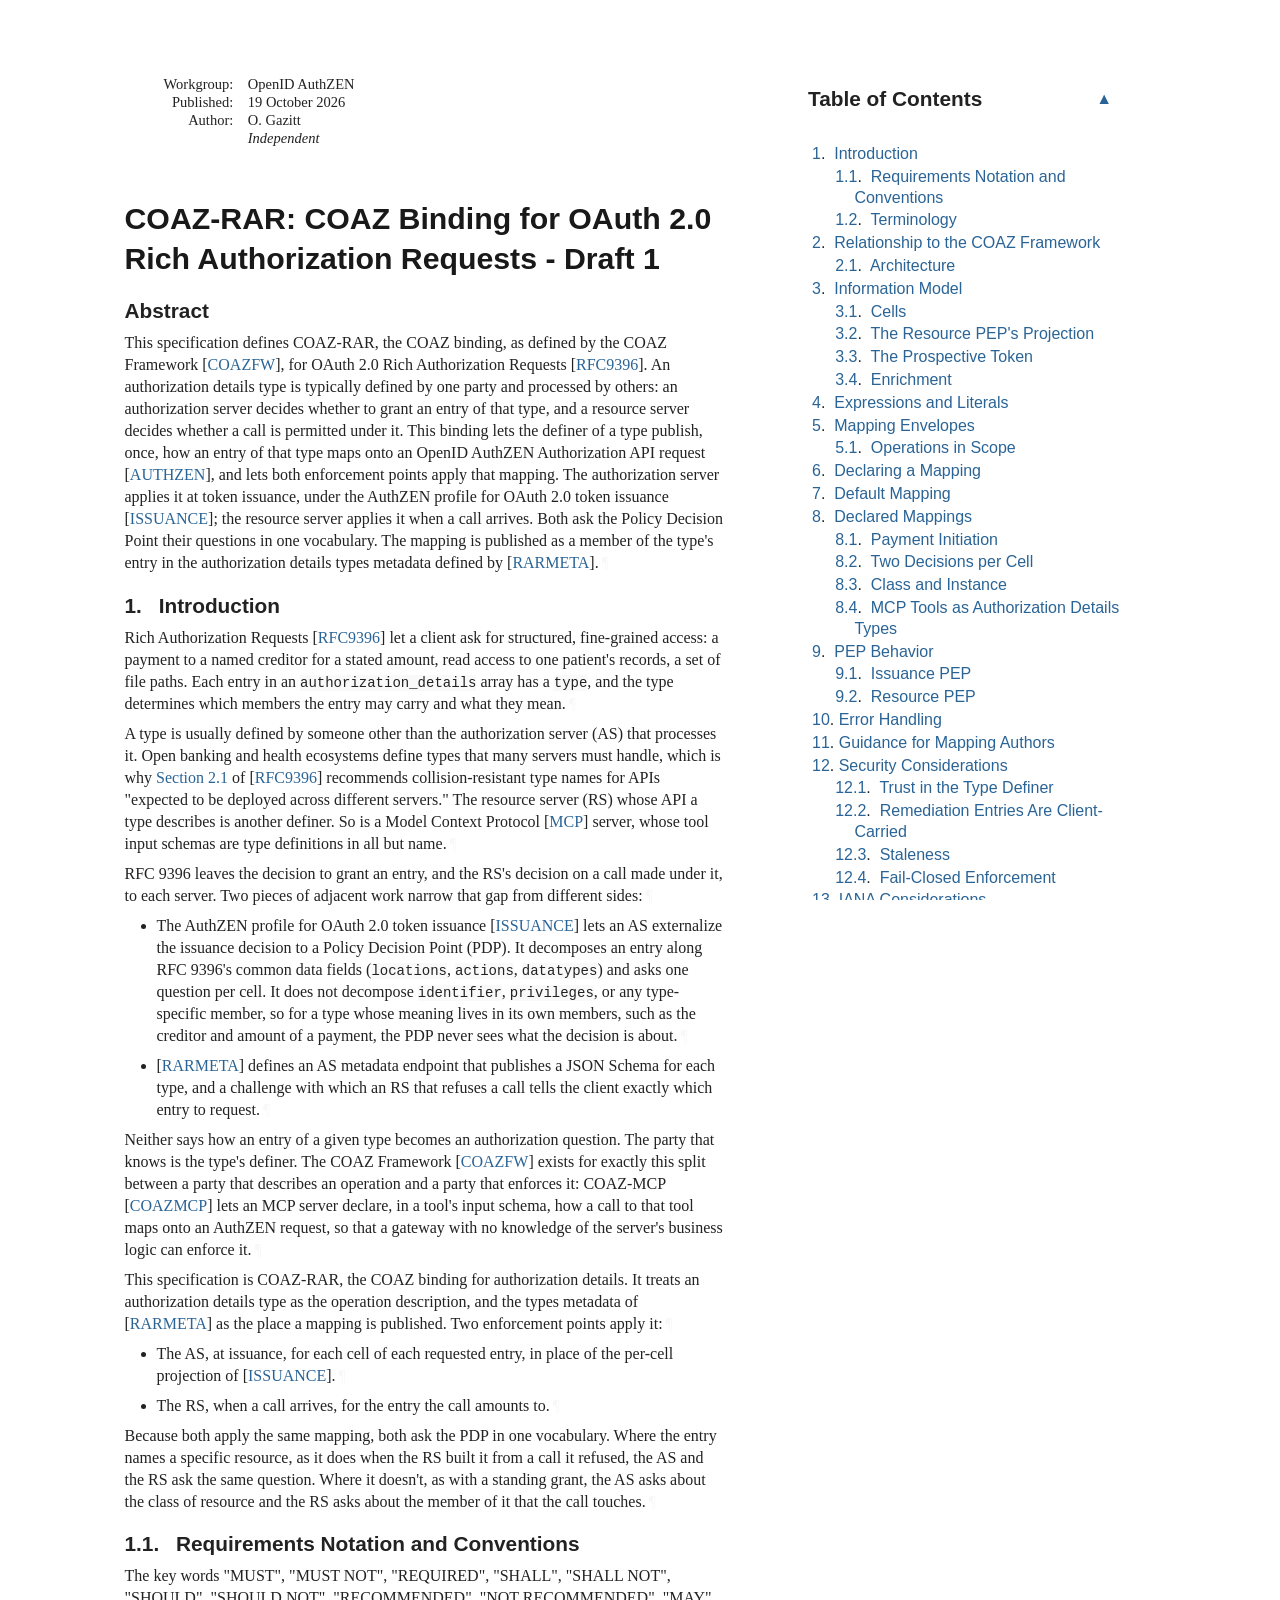
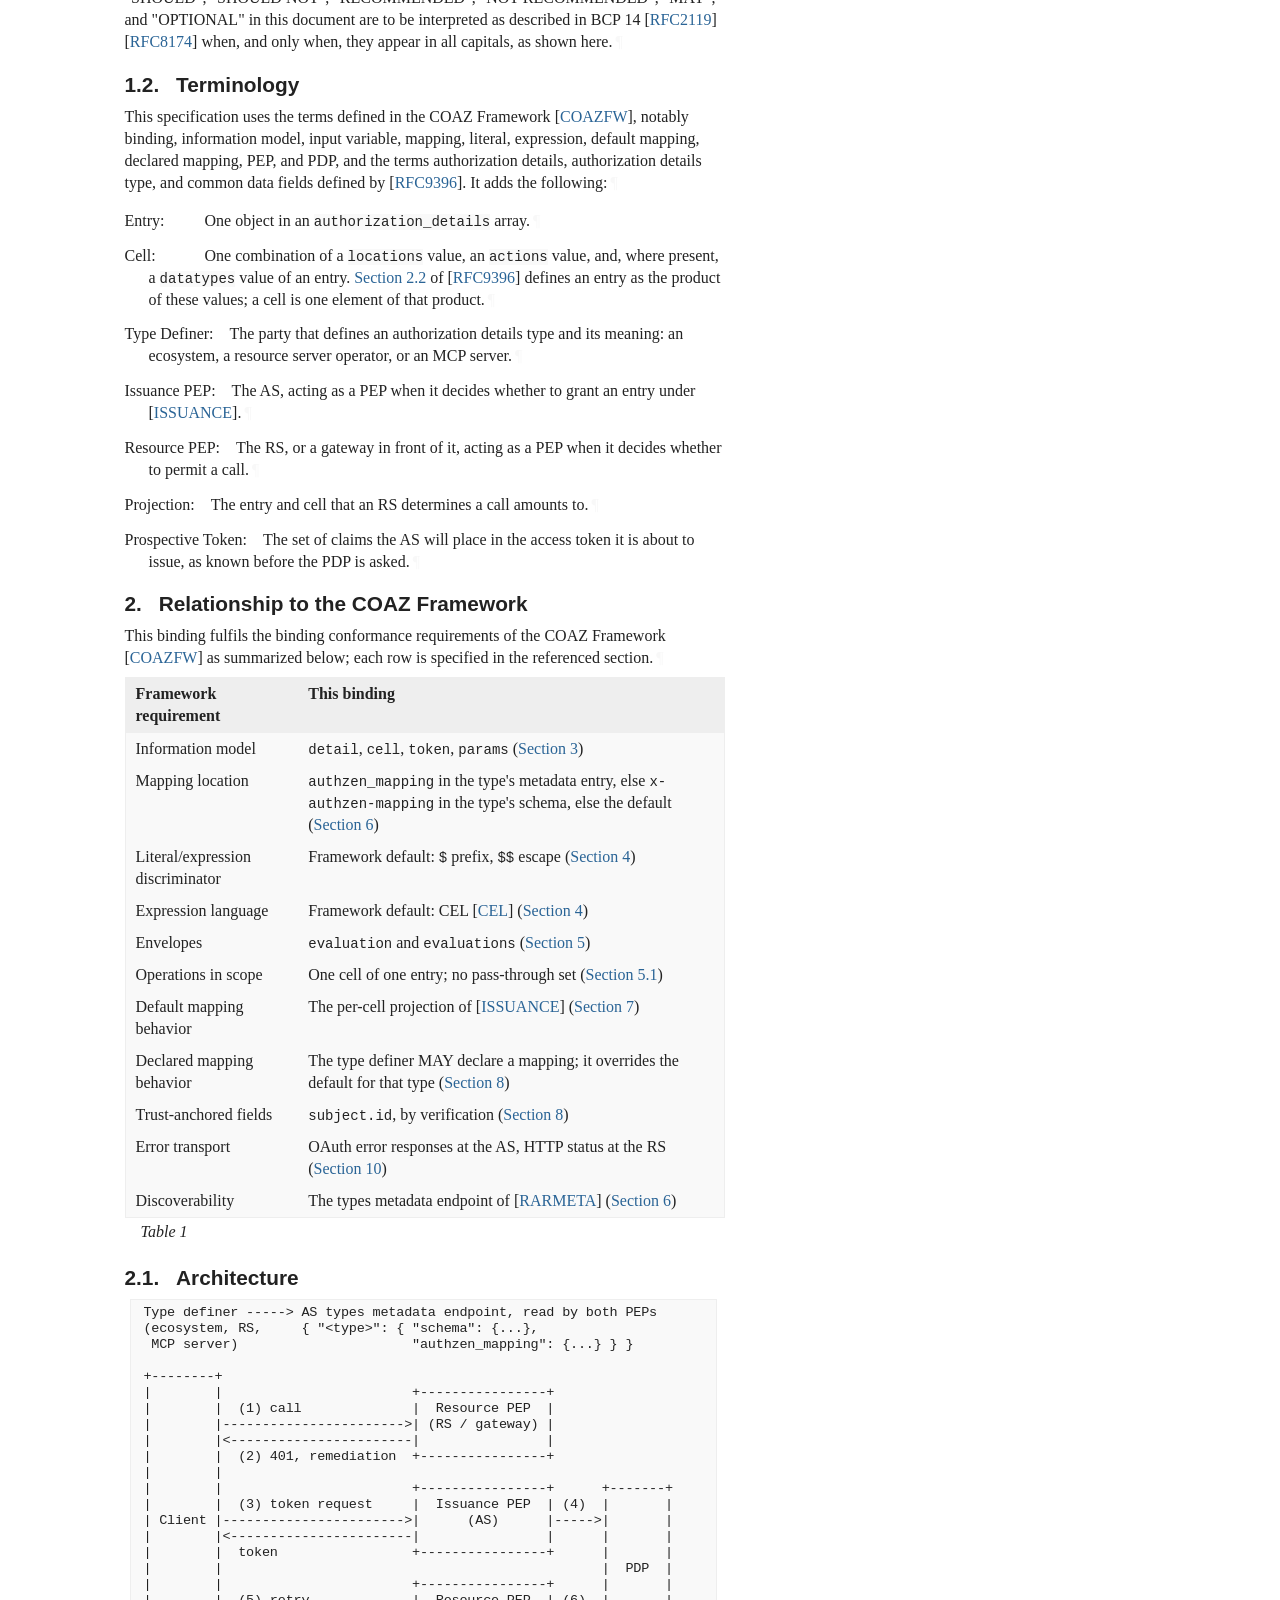
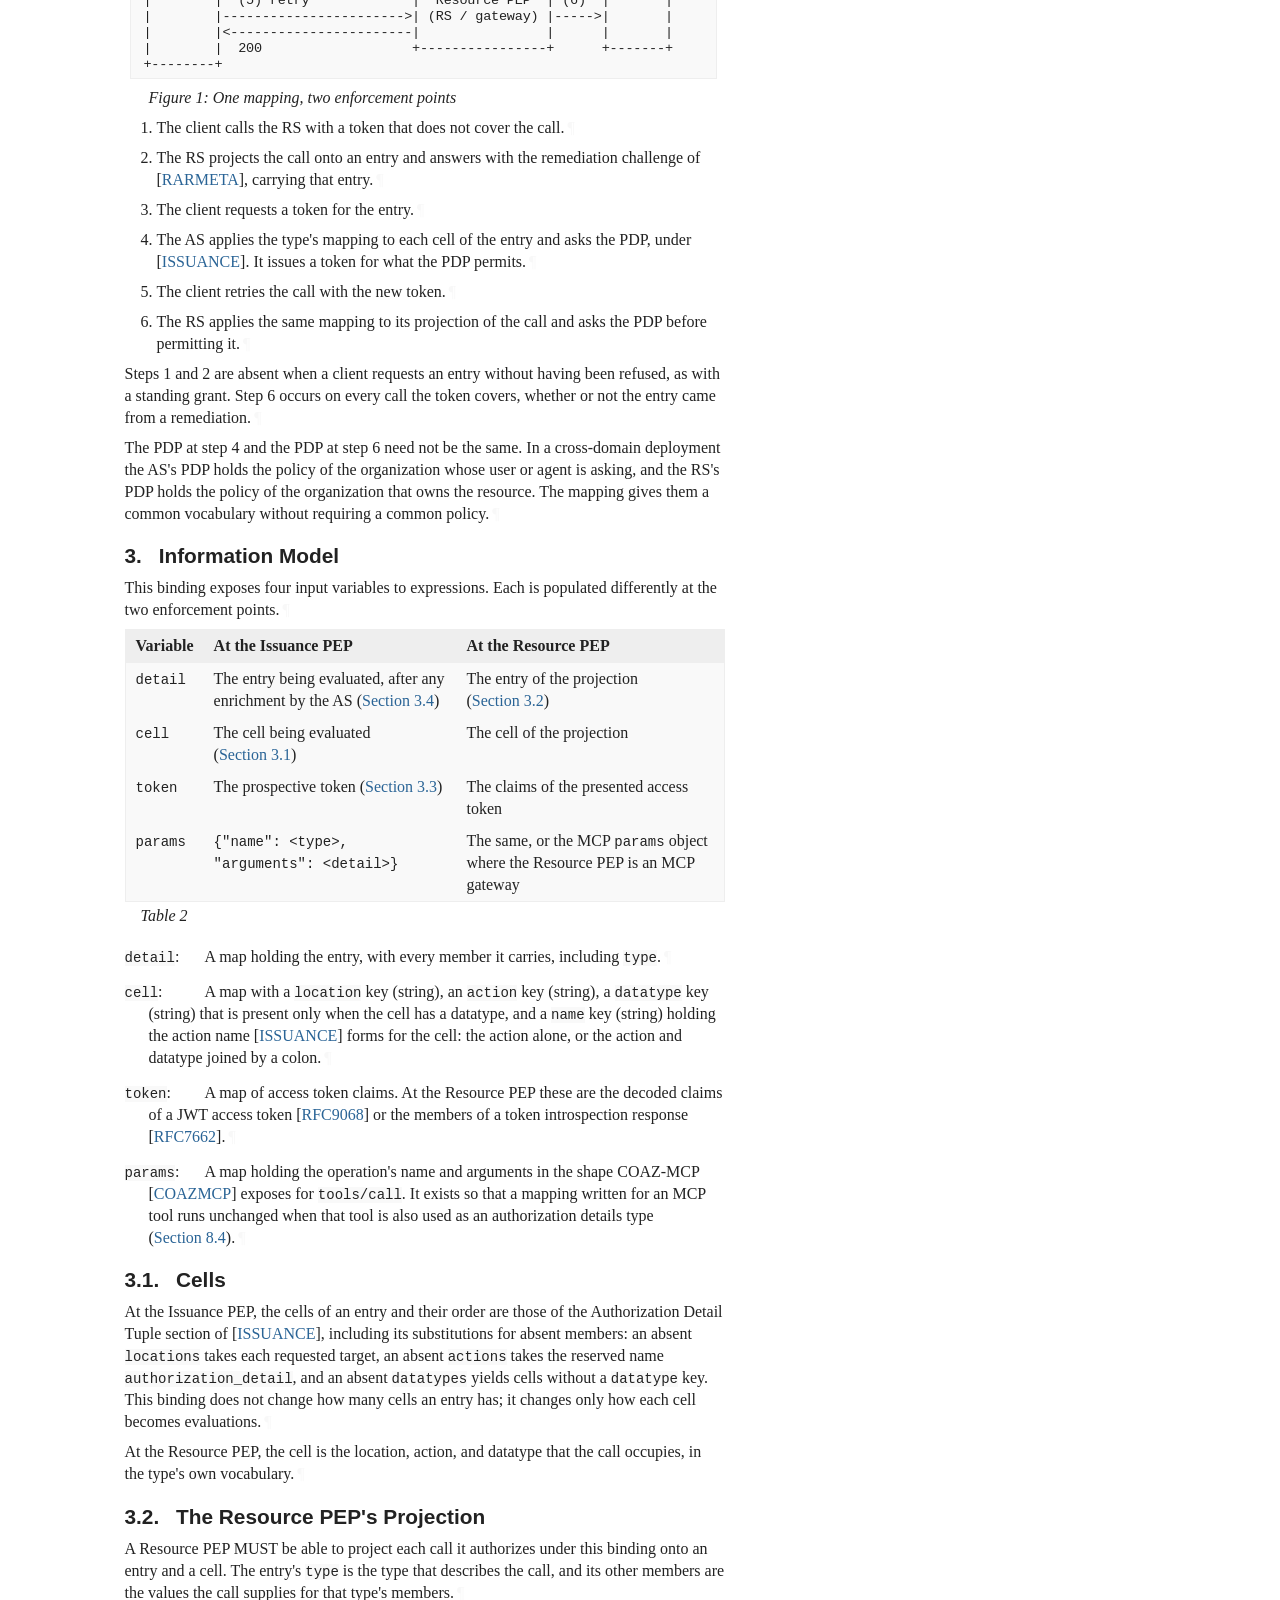
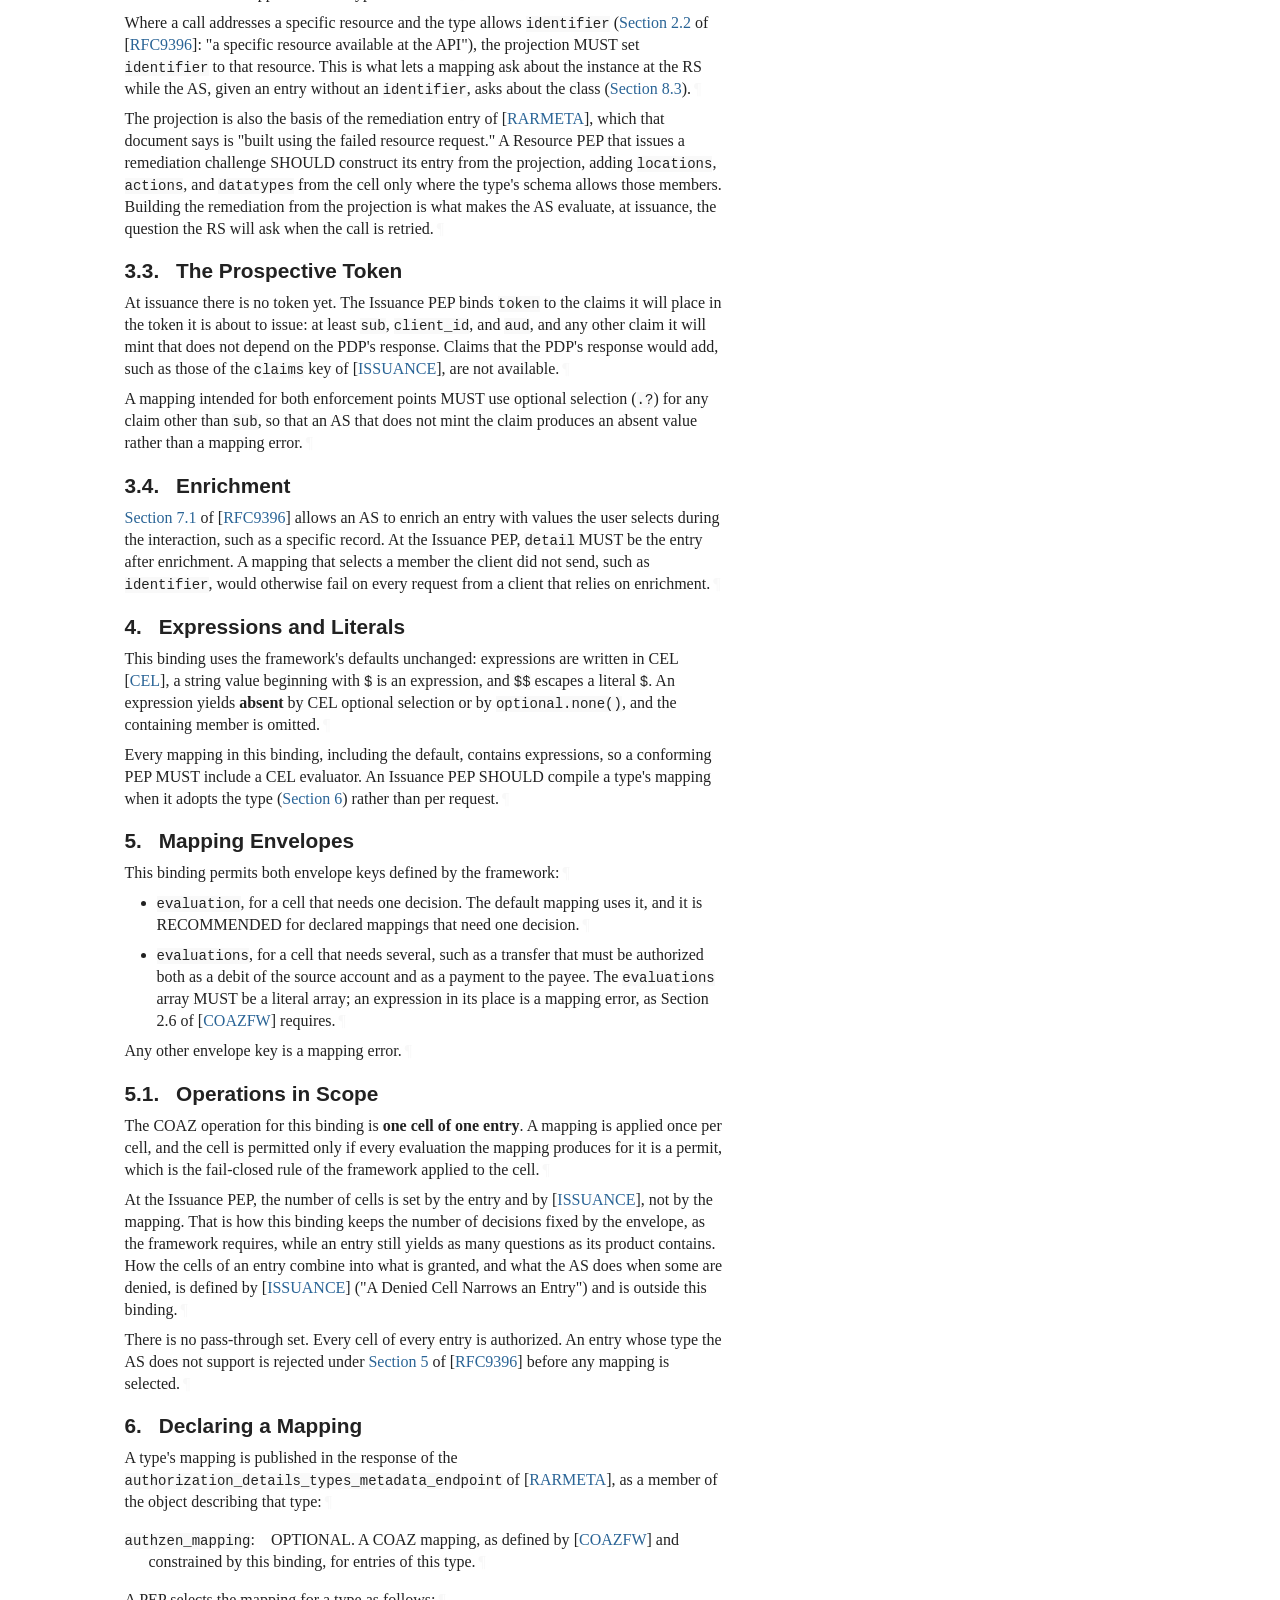
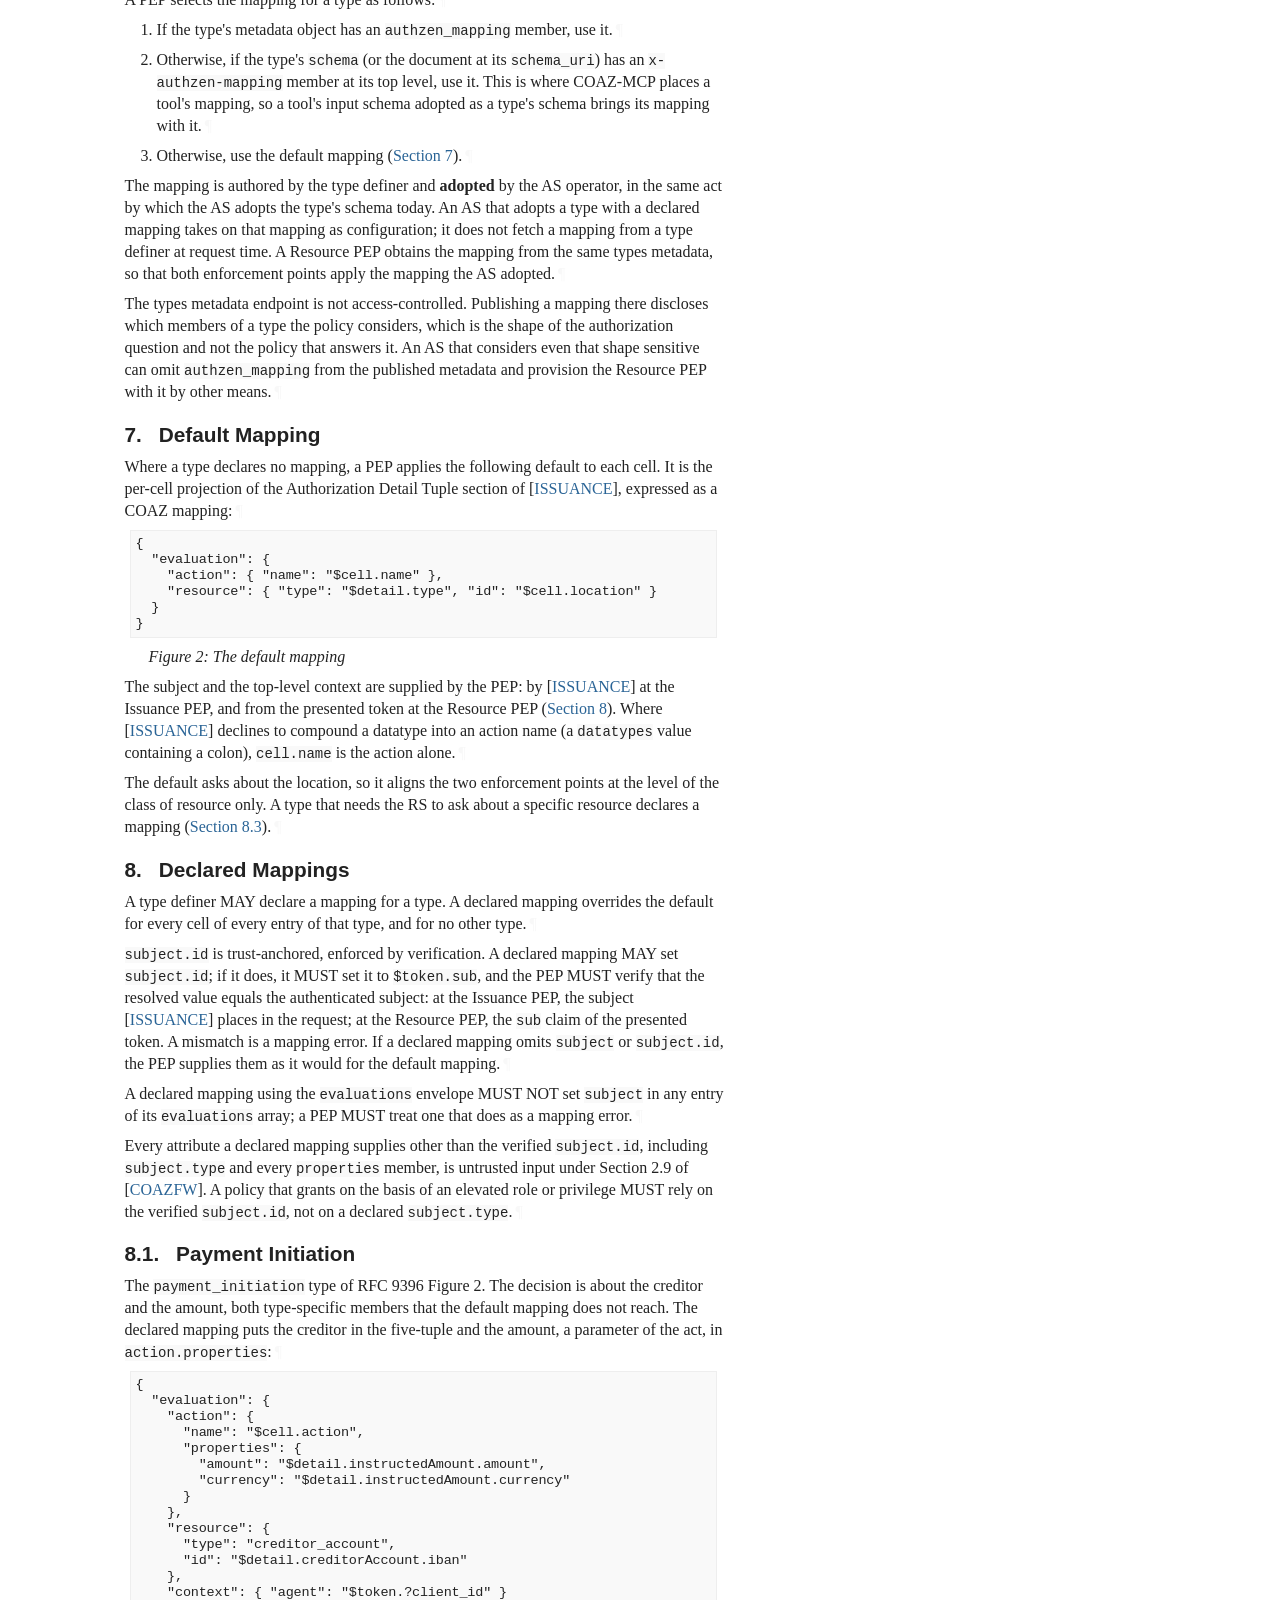
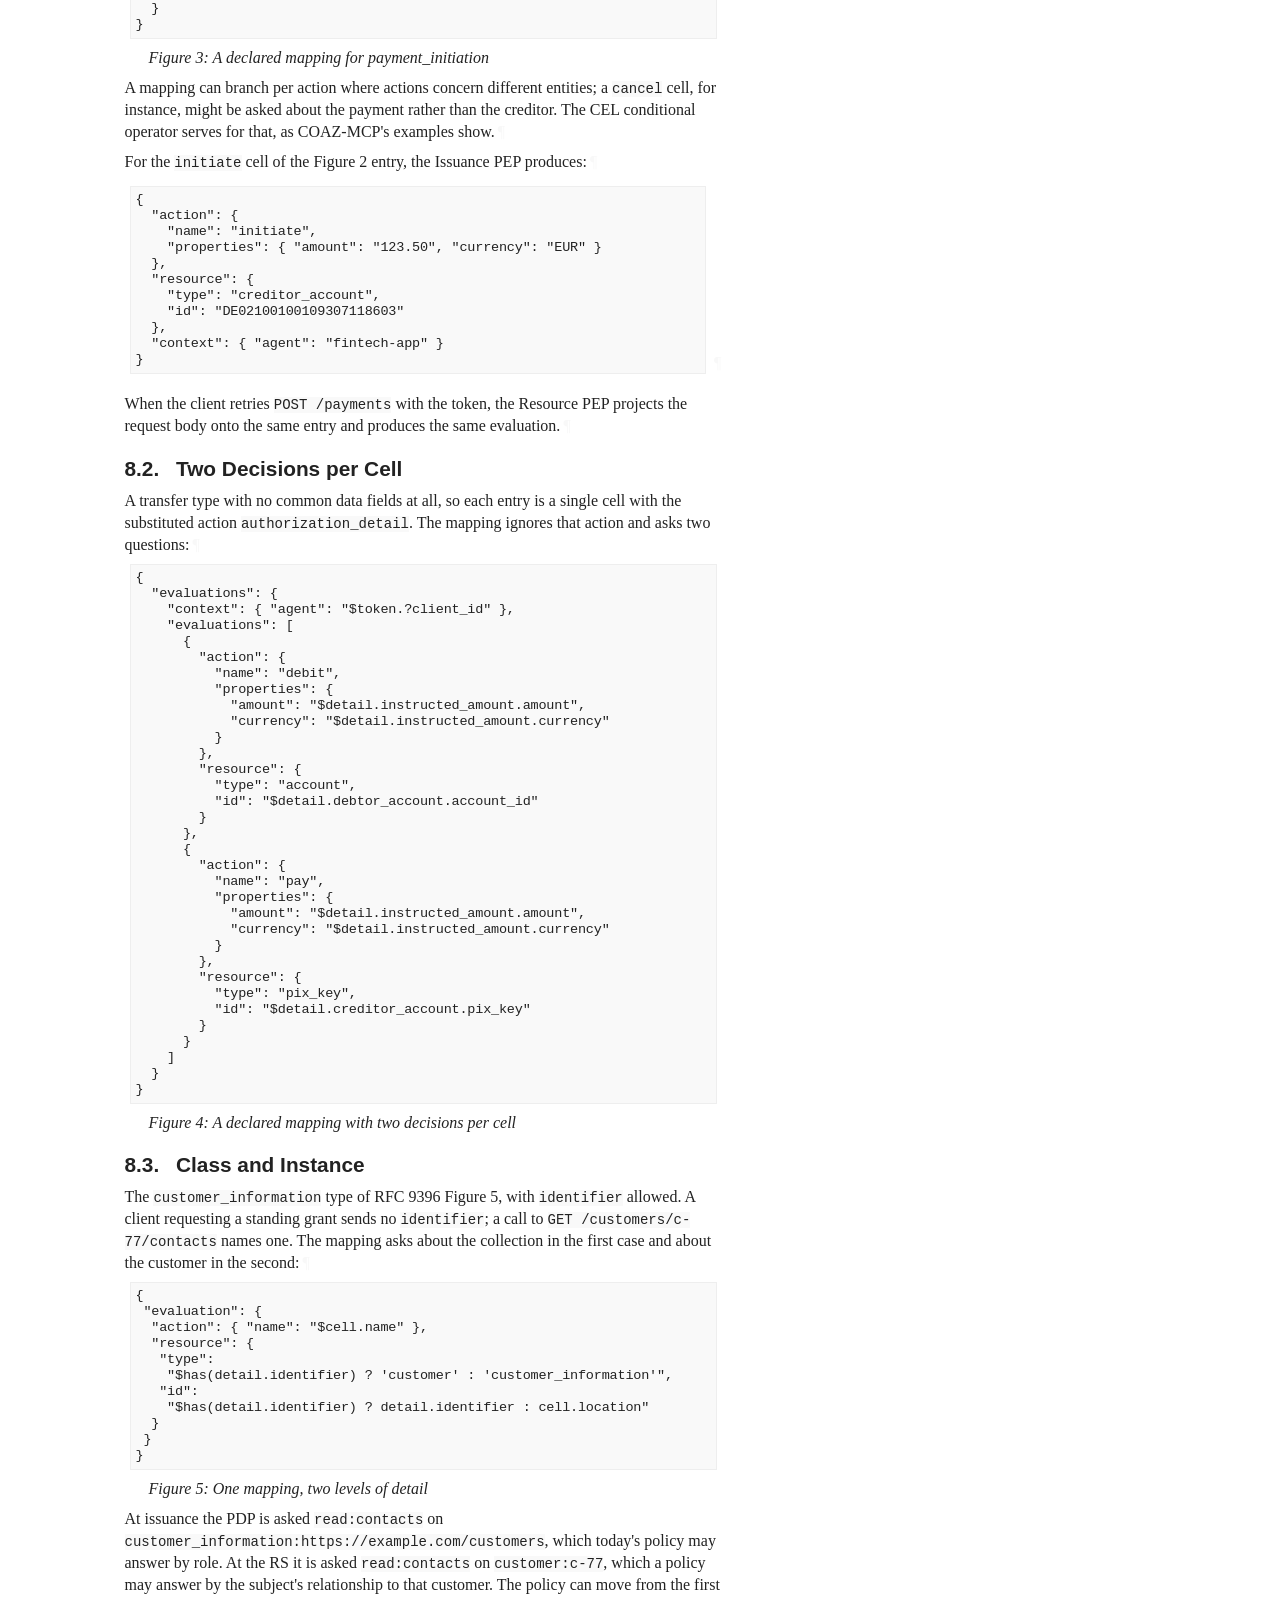
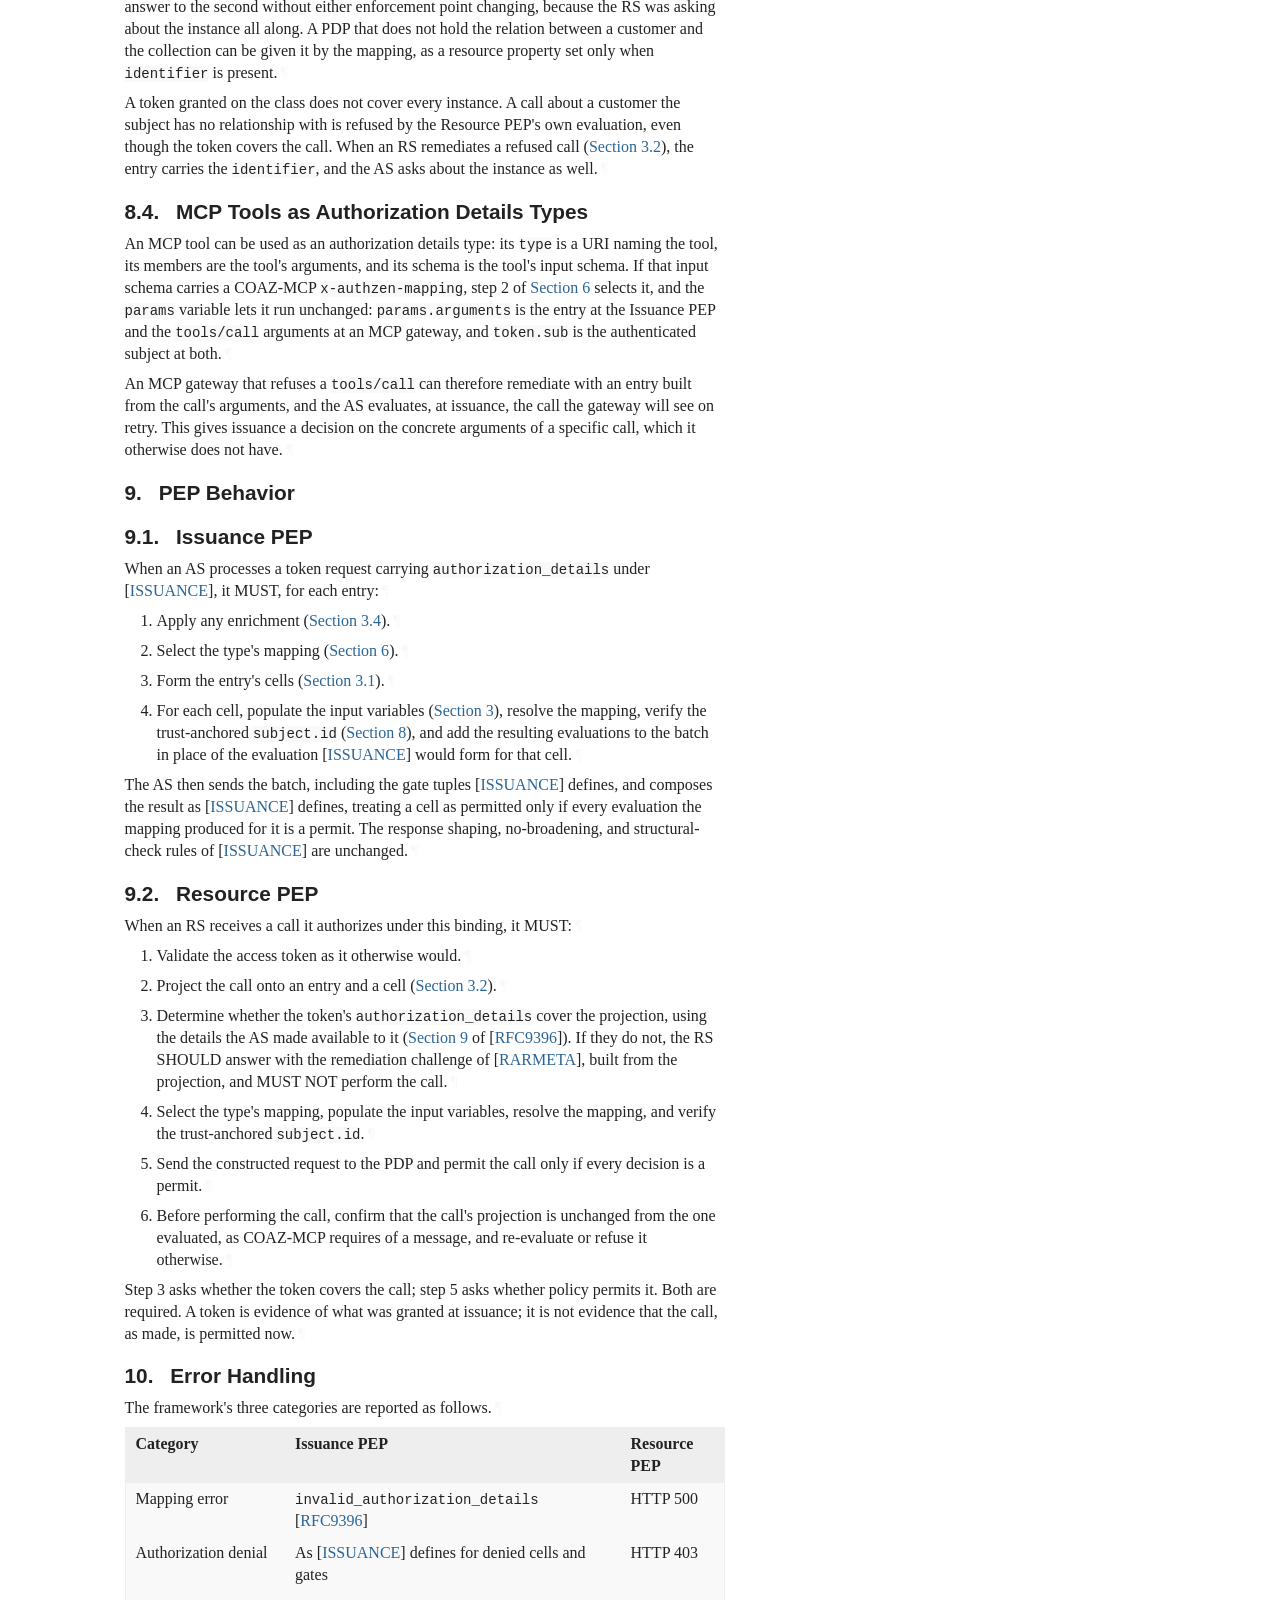
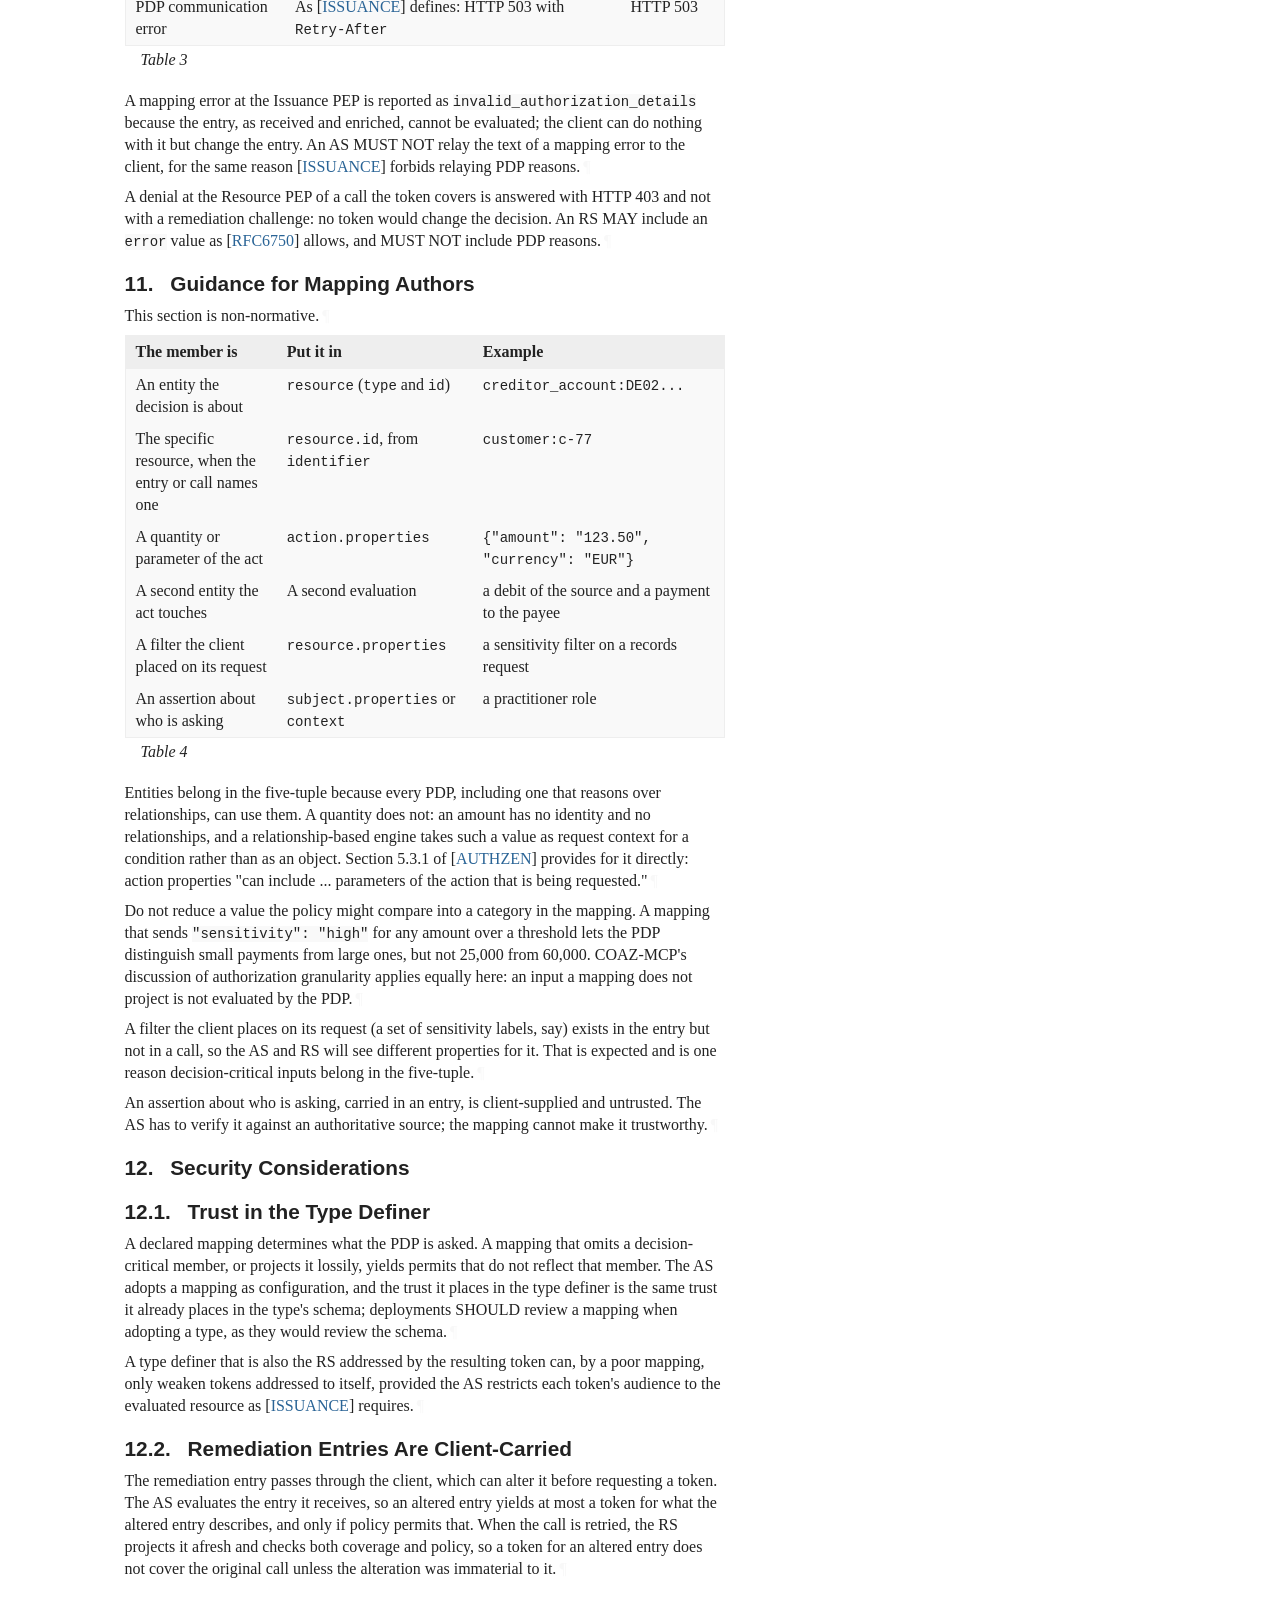
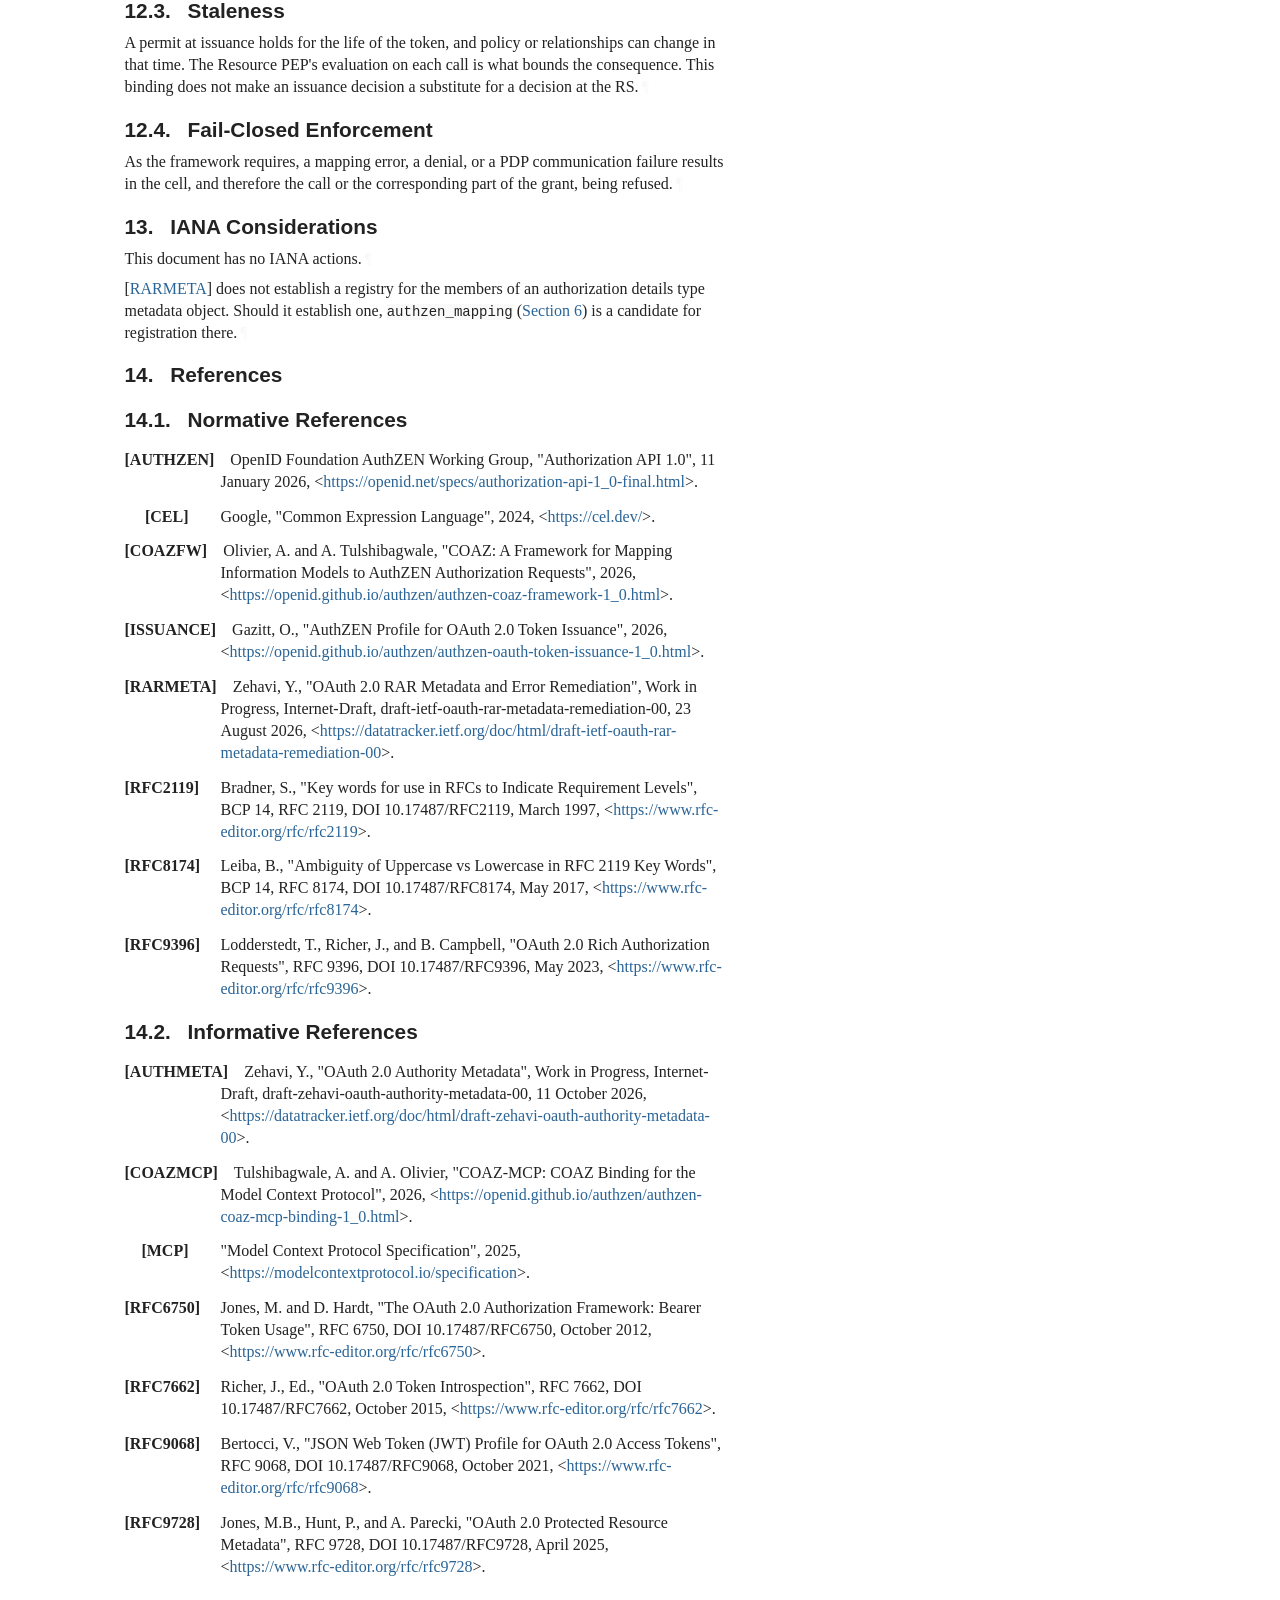
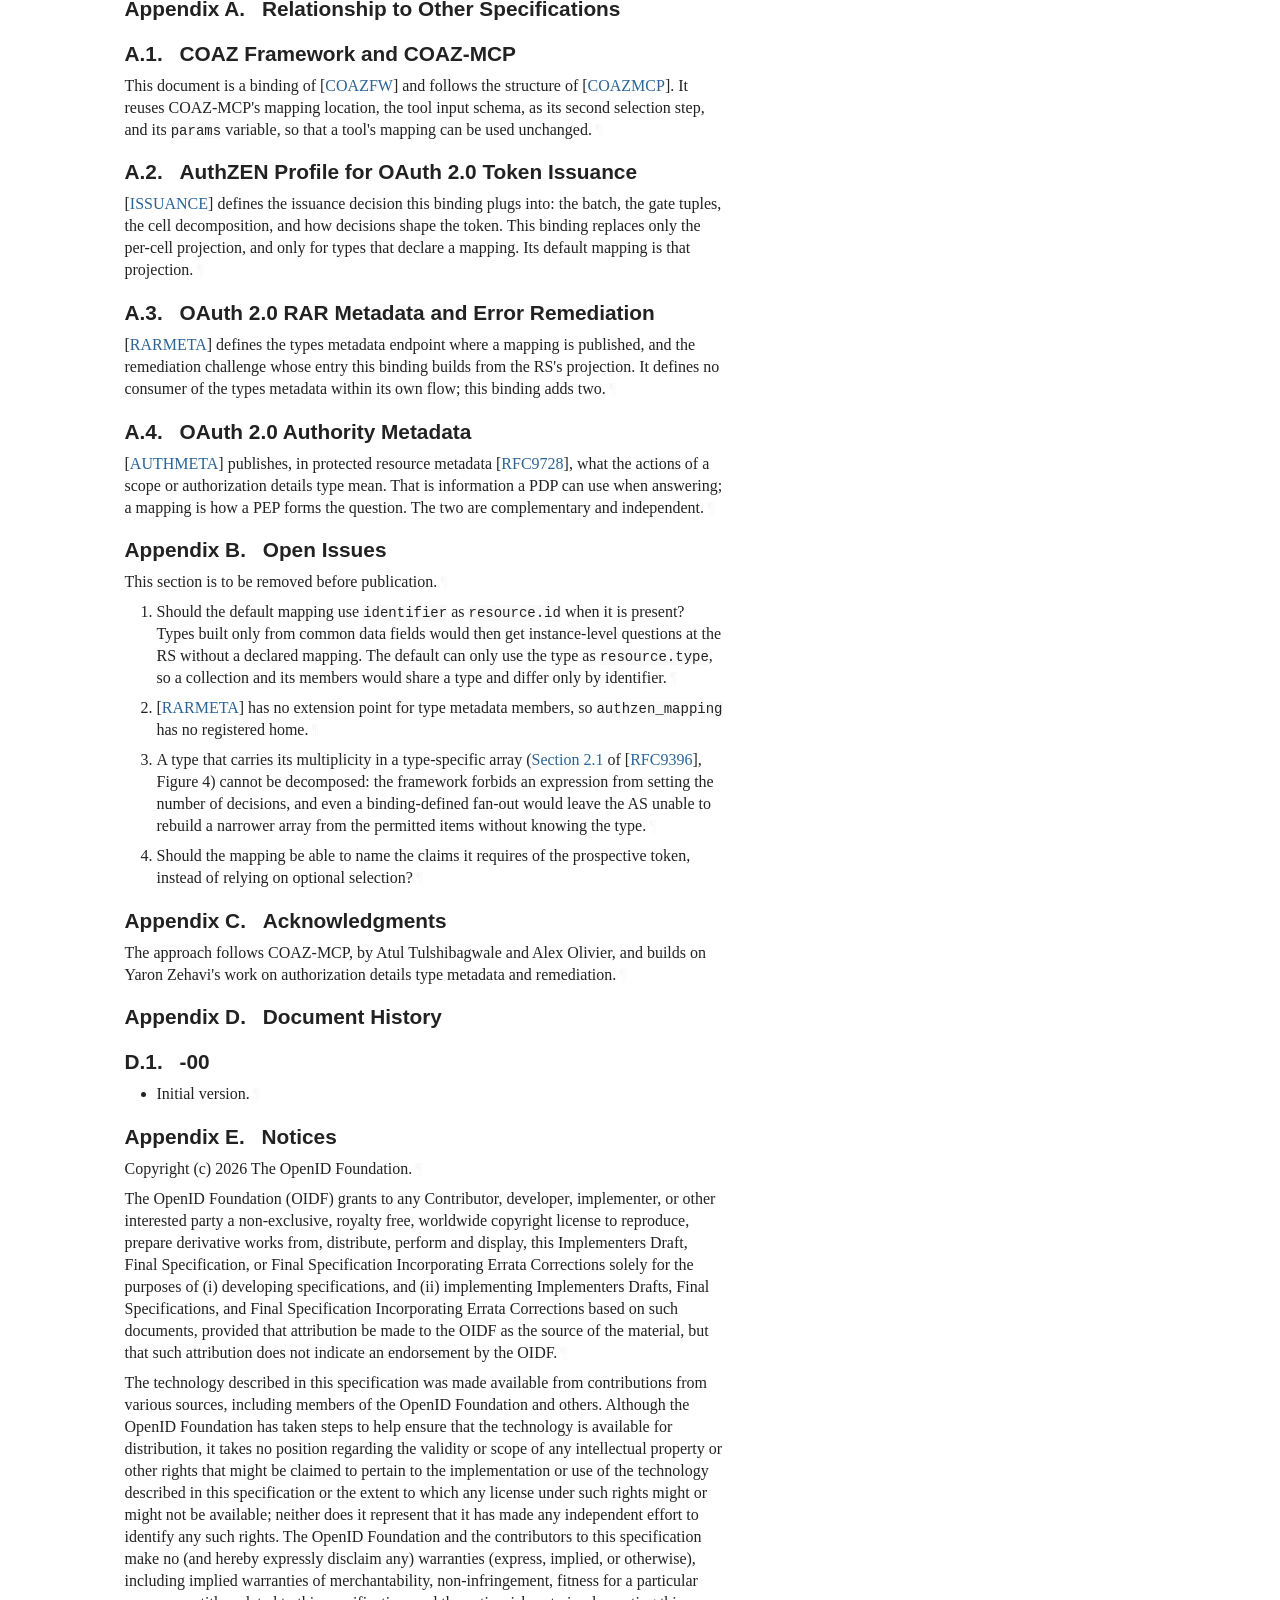
==== draft-gazitt-authzen-coaz-rar.html @ caa156f5 "Script updating gh-pages from bf30637. [ci skip]" ====
<!DOCTYPE html>
<html lang="en">
<head>
<meta charset="utf-8">
<meta content="Common,Latin" name="scripts">
<meta content="initial-scale=1.0" name="viewport">
<title>COAZ-RAR: COAZ Binding for OAuth 2.0 Rich Authorization Requests - Draft 1</title>
<meta content="Omri Gazitt" name="author">
<meta content="
       This specification defines COAZ-RAR, the COAZ binding, as defined by the COAZ
Framework  , for OAuth 2.0 Rich Authorization Requests  .
An authorization details type is typically defined by one party and processed
by others: an authorization server decides whether to grant an entry of that
type, and a resource server decides whether a call is permitted under it.
This binding lets the definer of a type publish, once, how an entry of that
type maps onto an OpenID AuthZEN Authorization API request  , and
lets both enforcement points apply that mapping. The authorization server
applies it at token issuance, under the AuthZEN profile for OAuth 2.0 token
issuance  ; the resource server applies it when a call arrives.
Both ask the Policy Decision Point their questions in one vocabulary. The
mapping is published as a member of the type's entry in the authorization
details types metadata defined by  . 
    " name="description">
<meta content="xml2rfc 3.34.1" name="generator">
<meta content="authorization" name="keyword">
<meta content="AuthZEN" name="keyword">
<meta content="OAuth" name="keyword">
<meta content="rich authorization requests" name="keyword">
<meta content="fine-grained authorization" name="keyword">
<meta content="draft-gazitt-authzen-coaz-rar-latest" name="ietf.draft">
<!-- Generator version information:
  xml2rfc 3.34.1
    Python 3.14.8
    ConfigArgParse 1.8.0
    google-i18n-address 3.1.1
    intervaltree 3.2.1
    Jinja2 3.1.6
    lxml 6.1.1
    natsort 8.4.0
    platformdirs 4.13.4
    pycountry 24.6.1
    PyYAML 6.0.3
    requests 2.33.1
    wcwidth 0.9.2
-->
<link href="draft-gazitt-authzen-coaz-rar.xml" rel="alternate" type="application/rfc+xml">
<link href="#copyright" rel="license">
<style type="text/css">@font-face {
  font-family: 'Lora';
  font-style: italic;
  font-weight: 400;
  font-display: swap;
  src: local('Lora Italic'), local('Lora-Italic'), url('https://martinthomson.github.io/rfc-css/fonts/lora-italic-cyrillic-ext.woff2') format('woff2');
  unicode-range: U+0460-052F, U+1C80-1C88, U+20B4, U+2DE0-2DFF, U+A640-A69F, U+FE2E-FE2F;
}
@font-face {
  font-family: 'Lora';
  font-style: italic;
  font-weight: 400;
  font-display: swap;
  src: local('Lora Italic'), local('Lora-Italic'), url('https://martinthomson.github.io/rfc-css/fonts/lora-italic-cyrillic-ext.woff2') format('woff2');
  unicode-range: U+0400-045F, U+0490-0491, U+04B0-04B1, U+2116;
}
@font-face {
  font-family: 'Lora';
  font-style: italic;
  font-weight: 400;
  font-display: swap;
  src: local('Lora Italic'), local('Lora-Italic'), url('https://martinthomson.github.io/rfc-css/fonts/lora-italic-vietnamese.woff2') format('woff2');
  unicode-range: U+0102-0103, U+0110-0111, U+1EA0-1EF9, U+20AB;
}
@font-face {
  font-family: 'Lora';
  font-style: italic;
  font-weight: 400;
  font-display: swap;
  src: local('Lora Italic'), local('Lora-Italic'), url('https://martinthomson.github.io/rfc-css/fonts/lora-italic-latin-ext.woff2') format('woff2');
  unicode-range: U+0100-024F, U+0259, U+1E00-1EFF, U+2020, U+20A0-20AB, U+20AD-20CF, U+2113, U+2C60-2C7F, U+A720-A7FF;
}
@font-face {
  font-family: 'Lora';
  font-style: italic;
  font-weight: 400;
  font-display: swap;
  src: local('Lora Italic'), local('Lora-Italic'), url('https://martinthomson.github.io/rfc-css/fonts/lora-italic-latin.woff2') format('woff2');
  unicode-range: U+0000-00FF, U+0131, U+0152-0153, U+02BB-02BC, U+02C6, U+02DA, U+02DC, U+2000-206F, U+2074, U+20AC, U+2122, U+2191, U+2193, U+2212, U+2215, U+FEFF, U+FFFD;
}
@font-face {
  font-family: 'Lora';
  font-style: normal;
  font-weight: 400;
  font-display: swap;
  src: local('Lora Regular'), local('Lora-Regular'), url('https://martinthomson.github.io/rfc-css/fonts/lora-regular-cyrillic-ext.woff2') format('woff2');
  unicode-range: U+0460-052F, U+1C80-1C88, U+20B4, U+2DE0-2DFF, U+A640-A69F, U+FE2E-FE2F;
}
@font-face {
  font-family: 'Lora';
  font-style: normal;
  font-weight: 400;
  font-display: swap;
  src: local('Lora Regular'), local('Lora-Regular'), url('https://martinthomson.github.io/rfc-css/fonts/lora-regular-cyrillic.woff2') format('woff2');
  unicode-range: U+0400-045F, U+0490-0491, U+04B0-04B1, U+2116;
}
@font-face {
  font-family: 'Lora';
  font-style: normal;
  font-weight: 400;
  font-display: swap;
  src: local('Lora Regular'), local('Lora-Regular'), url('https://martinthomson.github.io/rfc-css/fonts/lora-regular-vietnamese.woff2') format('woff2');
  unicode-range: U+0102-0103, U+0110-0111, U+1EA0-1EF9, U+20AB;
}
@font-face {
  font-family: 'Lora';
  font-style: normal;
  font-weight: 400;
  font-display: swap;
  src: local('Lora Regular'), local('Lora-Regular'), url('https://martinthomson.github.io/rfc-css/fonts/lora-regular-latin-ext.woff2') format('woff2');
  unicode-range: U+0100-024F, U+0259, U+1E00-1EFF, U+2020, U+20A0-20AB, U+20AD-20CF, U+2113, U+2C60-2C7F, U+A720-A7FF;
}
@font-face {
  font-family: 'Lora';
  font-style: normal;
  font-weight: 400;
  font-display: swap;
  src: local('Lora Regular'), local('Lora-Regular'), url('https://martinthomson.github.io/rfc-css/fonts/lora-regular-latin.woff2') format('woff2');
  unicode-range: U+0000-00FF, U+0131, U+0152-0153, U+02BB-02BC, U+02C6, U+02DA, U+02DC, U+2000-206F, U+2074, U+20AC, U+2122, U+2191, U+2193, U+2212, U+2215, U+FEFF, U+FFFD;
}
@font-face {
  font-family: 'Lora';
  font-style: normal;
  font-weight: 700;
  font-display: swap;
  src: local('Lora Bold'), local('Lora-Bold'), url('https://martinthomson.github.io/rfc-css/fonts/lora-bold-cyrillic-ext.woff2') format('woff2');
  unicode-range: U+0460-052F, U+1C80-1C88, U+20B4, U+2DE0-2DFF, U+A640-A69F, U+FE2E-FE2F;
}
@font-face {
  font-family: 'Lora';
  font-style: normal;
  font-weight: 700;
  font-display: swap;
  src: local('Lora Bold'), local('Lora-Bold'), url('https://martinthomson.github.io/rfc-css/fonts/lora-bold-cyrillic.woff2') format('woff2');
  unicode-range: U+0400-045F, U+0490-0491, U+04B0-04B1, U+2116;
}
@font-face {
  font-family: 'Lora';
  font-style: normal;
  font-weight: 700;
  font-display: swap;
  src: local('Lora Bold'), local('Lora-Bold'), url('https://martinthomson.github.io/rfc-css/fonts/lora-bold-vietnamese.woff2') format('woff2');
  unicode-range: U+0102-0103, U+0110-0111, U+1EA0-1EF9, U+20AB;
}
@font-face {
  font-family: 'Lora';
  font-style: normal;
  font-weight: 700;
  font-display: swap;
  src: local('Lora Bold'), local('Lora-Bold'), url('https://martinthomson.github.io/rfc-css/fonts/lora-bold-latin-ext.woff2') format('woff2');
  unicode-range: U+0100-024F, U+0259, U+1E00-1EFF, U+2020, U+20A0-20AB, U+20AD-20CF, U+2113, U+2C60-2C7F, U+A720-A7FF;
}
@font-face {
  font-family: 'Lora';
  font-style: normal;
  font-weight: 700;
  font-display: swap;
  src: local('Lora Bold'), local('Lora-Bold'), url('https://martinthomson.github.io/rfc-css/fonts/lora-bold-latin.woff2') format('woff2');
  unicode-range: U+0000-00FF, U+0131, U+0152-0153, U+02BB-02BC, U+02C6, U+02DA, U+02DC, U+2000-206F, U+2074, U+20AC, U+2122, U+2191, U+2193, U+2212, U+2215, U+FEFF, U+FFFD;
}
@font-face {
  font-family: 'Lora';
  font-style: normal;
  font-weight: 600;
  font-display: swap;
  src: local('Lora SemiBold'), local('Lora-SemiBold'), url('https://martinthomson.github.io/rfc-css/fonts/lora-semibold-latin.woff2') format('woff2');
  unicode-range: U+0000-00FF, U+0131, U+0152-0153, U+02BB-02BC, U+02C6, U+02DA, U+02DC, U+2000-206F, U+2074, U+20AC, U+2122, U+2191, U+2193, U+2212, U+2215, U+FEFF, U+FFFD;
}

@font-face {
  font-family: 'Oxygen Mono';
  font-style: normal;
  font-weight: 400;
  font-display: swap;
  src: local('Oxygen Mono'), local('OxygenMono-Regular'), url('https://martinthomson.github.io/rfc-css/fonts/oxygenmono-regular-latin-ext.woff2') format('woff2');
  unicode-range: U+0100-02BA, U+02BD-02C5, U+02C7-02CC, U+02CE-02D7, U+02DD-02FF, U+0304, U+0308, U+0329, U+1D00-1DBF, U+1E00-1E9F, U+1EF2-1EFF, U+2020, U+20A0-20AB, U+20AD-20C0, U+2113, U+2C60-2C7F, U+A720-A7FF;
}
@font-face {
  font-family: 'Oxygen Mono';
  font-style: normal;
  font-weight: 400;
  font-display: swap;
  src: local('Oxygen Mono'), local('OxygenMono-Regular'), url('https://martinthomson.github.io/rfc-css/fonts/oxygenmono-regular-latin.woff2') format('woff2');
  unicode-range: U+0000-00FF, U+0131, U+0152-0153, U+02BB-02BC, U+02C6, U+02DA, U+02DC, U+0304, U+0308, U+0329, U+2000-206F, U+20AC, U+2122, U+2191, U+2193, U+2212, U+2215, U+FEFF, U+FFFD;
}

@font-face {
  font-family: 'Sofia Sans Semi Condensed';
  font-style: italic;
  font-weight: 1 1000;
  src: url('https://martinthomson.github.io/rfc-css/fonts/sofiasanssemicondensed-italic-cyrillic-ext.woff2') format('woff2');
  unicode-range: U+0460-052F, U+1C80-1C8A, U+20B4, U+2DE0-2DFF, U+A640-A69F, U+FE2E-FE2F;
}
@font-face {
  font-family: 'Sofia Sans Semi Condensed';
  font-style: italic;
  font-weight: 1 1000;
  src: url('https://martinthomson.github.io/rfc-css/fonts/sofiasanssemicondensed-italic-cyrillic.woff2') format('woff2');
  unicode-range: U+0301, U+0400-045F, U+0490-0491, U+04B0-04B1, U+2116;
}
@font-face {
  font-family: 'Sofia Sans Semi Condensed';
  font-style: italic;
  font-weight: 1 1000;
  src: url('https://martinthomson.github.io/rfc-css/fonts/sofiasanssemicondensed-italic-greek.woff2') format('woff2');
  unicode-range: U+0370-0377, U+037A-037F, U+0384-038A, U+038C, U+038E-03A1, U+03A3-03FF;
}
@font-face {
  font-family: 'Sofia Sans Semi Condensed';
  font-style: italic;
  font-weight: 1 1000;
  src: url('https://martinthomson.github.io/rfc-css/fonts/sofiasanssemicondensed-italic-latin-ext.woff2') format('woff2');
  unicode-range: U+0100-02BA, U+02BD-02C5, U+02C7-02CC, U+02CE-02D7, U+02DD-02FF, U+0304, U+0308, U+0329, U+1D00-1DBF, U+1E00-1E9F, U+1EF2-1EFF, U+2020, U+20A0-20AB, U+20AD-20C0, U+2113, U+2C60-2C7F, U+A720-A7FF;
}
@font-face {
  font-family: 'Sofia Sans Semi Condensed';
  font-style: italic;
  font-weight: 1 1000;
  src: url('https://martinthomson.github.io/rfc-css/fonts/sofiasanssemicondensed-italic-latin.woff2') format('woff2');
  unicode-range: U+0000-00FF, U+0131, U+0152-0153, U+02BB-02BC, U+02C6, U+02DA, U+02DC, U+0304, U+0308, U+0329, U+2000-206F, U+20AC, U+2122, U+2191, U+2193, U+2212, U+2215, U+FEFF, U+FFFD;
}
@font-face {
  font-family: 'Sofia Sans Semi Condensed';
  font-style: normal;
  font-weight: 1 1000;
  src: url('https://martinthomson.github.io/rfc-css/fonts/sofiasanssemicondensed-regular-cyrillic-ext.woff2') format('woff2');
  unicode-range: U+0460-052F, U+1C80-1C8A, U+20B4, U+2DE0-2DFF, U+A640-A69F, U+FE2E-FE2F;
}
@font-face {
  font-family: 'Sofia Sans Semi Condensed';
  font-style: normal;
  font-weight: 1 1000;
  src: url('https://martinthomson.github.io/rfc-css/fonts/sofiasanssemicondensed-regular-cyrillic.woff2') format('woff2');
  unicode-range: U+0301, U+0400-045F, U+0490-0491, U+04B0-04B1, U+2116;
}
@font-face {
  font-family: 'Sofia Sans Semi Condensed';
  font-style: normal;
  font-weight: 1 1000;
  src: url('https://martinthomson.github.io/rfc-css/fonts/sofiasanssemicondensed-regular-greek.woff2') format('woff2');
  unicode-range: U+0370-0377, U+037A-037F, U+0384-038A, U+038C, U+038E-03A1, U+03A3-03FF;
}
@font-face {
  font-family: 'Sofia Sans Semi Condensed';
  font-style: normal;
  font-weight: 1 1000;
  src: url('https://martinthomson.github.io/rfc-css/fonts/sofiasanssemicondensed-regular-latin-ext.woff2') format('woff2');
  unicode-range: U+0100-02BA, U+02BD-02C5, U+02C7-02CC, U+02CE-02D7, U+02DD-02FF, U+0304, U+0308, U+0329, U+1D00-1DBF, U+1E00-1E9F, U+1EF2-1EFF, U+2020, U+20A0-20AB, U+20AD-20C0, U+2113, U+2C60-2C7F, U+A720-A7FF;
}
@font-face {
  font-family: 'Sofia Sans Semi Condensed';
  font-style: normal;
  font-weight: 1 1000;
  src: url('https://martinthomson.github.io/rfc-css/fonts/sofiasanssemicondensed-regular-latin.woff2') format('woff2');
  unicode-range: U+0000-00FF, U+0131, U+0152-0153, U+02BB-02BC, U+02C6, U+02DA, U+02DC, U+0304, U+0308, U+0329, U+2000-206F, U+20AC, U+2122, U+2191, U+2193, U+2212, U+2215, U+FEFF, U+FFFD;
}

:root {
  color-scheme: light dark;
  --background-color: #fff;
  --text-color: #222;
  --title-color: #191919;
  --link-color: #2a6496;
  --highlight-color: #f9f9f9;
  --line-color: #eee;
  --pilcrow-weak: #ddd;
  --pilcrow-strong: #bbb;
  --small-font-size: 14.5px;
  --font-mono: 'Oxygen Mono', monospace;
  --font-title: "Sofia Sans Semi Condensed", sans-serif;
  scrollbar-color: #bbb #eee;
}
body {
  max-width: 600px;
  margin: 75px auto;
  padding: 0 5px;
  color: var(--text-color);
  background-color: var(--background-color);
  font: 16px/22px "Lora", serif;
  scroll-behavior: smooth;
}

.ears {
  display: none;
}

/* headings */
section {
  clear: both;
}
.section-number {
  padding-right: 0.5em;
}
h1, h2, h3, h4, h5, h6 {
  font-family: var(--font-title);
  font-weight: 680;
  margin: 0.8em 0 0.3em;
  font-size-adjust: 0.5;
  color: var(--title-color);
}
h1 {
  &#title {
    font-size: 32px;
    line-height: 40px;
    clear: both;
    margin: 1.5em 0 0.2em;
  }
  &#rfcnum {
    margin: 1.5em 0 0.2em;
    & + h1#title {
      margin: 0.2em 0;
    }
  }
}

h1, h2, h3 {
  font-size: 22px;
  line-height: 27px;
}
h4, h5, h6 {
  font-size: 20px;
  line-height: 24px;
}

/* general structure */
.author {
  padding-bottom: 0.3em;
  vertical-align: top;
}
#abstract+p {
  font-size: 18px;
  line-height: 24px;
  & code, & samp, & tt {
    font-size: 16px;
    line-height: 0;
  }
}

p {
  padding: 0;
  margin: 0.5em 0;
  text-align: left;
}
div {
  margin: 0;
}
.alignRight {
  margin: 1em 0;
  &.art-text {
    background-color: var(--highlight-color);
    border: 1px solid var(--line-color);
    border-radius: 3px;
    padding: 0.5em 1em 0;
    margin-bottom: 0.5em;
    & pre {
      padding: 0;
      width: auto;
    }
  }
  & > *:first-child {
    border: none;
    margin: 0;
    float: right;
    clear: both;
  }
  & > *:nth-child(2) {
    clear: both;
    display: block;
    border: none;
  }
}
svg {
  display: block;
  /* font-family isn't space-separated, but =~ will have to do */
  &[font-family~="monospace" i], & [font-family~="monospace" i] {
    font-family: var(--font-mono);
  }
}
.alignCenter {
  margin: 1em 0;
  &.art-text {
    background-color: var(--highlight-color);
    border: 1px solid var(--line-color);
    border-radius: 3px;
    padding: 0.5em 1em 0;
    margin-bottom: 0.5em;
    & pre {
      padding: 0;
      width: auto;
    }
  }
  & > *:first-child {
    border: none;
    /* this isn't optimal, but it's an existence proof.  PrinceXML doesn't
       support flexbox yet.
    */
    display: table;
    margin: 0 auto;
  }
}

/* lists */
ol, ul {
  padding: 0;
  margin: 0 0 0.5em 2em;
  & :is(ol, ul) {
    margin-left: 1em;
  }
}
li {
  margin: 0 0 0.25em 0;
}
ul.empty, .ulEmpty {
  list-style-type: none;
  & li {
    margin-top: 0.5em;
  }
}
:is(ul, ol).compact, .ulCompact, .olCompact {
  margin: 0 0 0 2em;
  & li {
    margin: 0;
    & :first-child { margin-top: 0; }
    & :last-child { margin-bottom: 0; }
  }
}

/* definition lists */
dl {
  clear: left;
  --indent: 3ch;
  /* --indent: attr(indent ch); not supported in any browser, but we can dream */
  &.olPercent {
    --indent: 5ch;
    & > dt {
      min-width: calc(var(--indent) - 2ch);
      float: none;
    }
  }

  dl > dd > & {
    margin-top: 0.5em;
    margin-bottom: 0;
  }

  &:not(.dlNewline) > dt {
    float: left;
    margin-right: 2ch;
    min-width: 8ch;
  }
  & > dd {
    margin-bottom: .8em;
    margin-left: var(--indent) !important; /* stupid element overrides */
    min-height: 2ex;
  }
}
:is(dl.compact, .dlCompact) > dd {
  margin-bottom: 0;
  & > :is(:first-child, .break:first-child + *) {
    margin-top: 0;
  }
  & > :is(:last-child) {
    margin-bottom: 0;
  }
}
:is(dd, span).break {
  display: none;
}

/* links */
a {
  text-decoration: none;
  &[href] {
    color: var(--link-color);
    &:hover { text-decoration: underline; }
    &.selfRef {
      color: var(--text-color);
      &:hover {
        text-decoration: none;
        background-color: var(--highlight-color);
      }
    }
  }
}
.iref + a[href].internal {
  color: var(--text-color);
}
a.xref:is(.cite, .auto), :is(#status-of-memo, #copyright) a {
  white-space: nowrap;
}

/* Figures */
tt, code, pre {
  background-color: var(--highlight-color);
  font: 14px/22px var(--font-mono);
}
tt, code {
  /* changing the font for inline elements leads to different ascender
     and descender heights; as we want to retain baseline alignment,
     remove leading to avoid altering the final height of lines
     note: this fails if these blocks take an entire line,
     a different solution would be great */
  line-height: 0;
}
:is(h1, h2, h3, h4, h5, h6) :is(tt, code) {
  font-size: 84%;
}
pre {
  border: 1px solid var(--line-color);
  font-size: 13.5px;
  line-height: 16px;
  letter-spacing: -0.2px;
  margin: 5px;
  padding: 5px;
}
img {
  max-width: 100%;
}
figure {
  margin: 0.5em 0;
  padding: 0;
  & blockquote {
    margin: 0.8em 0.4em 0.4em;
  }
}
figcaption, caption {
  font-style: italic;
  margin: 0.5em 1.5em;
  text-align: left;
  caption-side: bottom;
}
@media screen {
  /* Auto-collapse boilerplate. */
  :is(#status-of-memo, #copyright) {
    & p {
      margin: -2px 0;
      max-height: 0;
      transition: max-height 2s ease, margin 0.5s ease 0.5s;
      overflow: hidden;
    }
    &:hover p,
    & h2:target ~ p {
      margin: 0.5em 0;
      max-height: 500px;
      overflow: auto;
    }
  }
  pre, svg {
    display: inline-block;
    /* In the horizontal direction, sometimes people make over-sized figures.
       Scrollbars for those is therefore necessary: auto adds them as necessary..
       In the vertical direction, the line-height can combine with the font
       asender/descender height to produce scrollbars: hidden avoids that. */
    overflow: auto hidden;
  }
  pre {
    max-width: 100%;
    width: calc(100% - 22px - 1em);
  }
  svg {
    max-width: calc(100% - 22px - 1em);
  }
  figure pre {
    display: block;
    width: calc(100% - 25px);
  }
  :is(pre, svg) + .pilcrow {
    display: inline-block;
    vertical-align: text-bottom;
    padding-bottom: 8px;
  }
}

/* aside, blockquote */
aside, blockquote {
  margin-left: 0;
  padding: 0 2em;
  font-style: italic;
}
blockquote {
  margin: 1em 0;
  border-left: 2px var(--pilcrow-strong) solid;
}
cite {
  display: block;
  text-align: right;
  font-style: italic;
}

/* tables */
table {
  width: auto;
  max-width: 100%;
  margin: 0 0 1em;
  border-collapse: collapse;
  &.right { margin-left: auto; }
  &.center { margin-left: auto; margin-right: auto; }
  &.left { margin-right: auto; }
  & .text-left { text-align: left; }
  & .text-center { text-align: center; }
  & .text-right { text-align: right; }
  & caption {
    margin: 0;
    padding: 3px 0 3px 1em;
  }
  & p { margin: 0; }
}

thead, tbody {
  border: 1px solid var(--line-color);
}
th, td {
  text-align: left;
  vertical-align: top;
  padding: 5px 10px;
}
th {
  background-color: var(--line-color);
}
:is(tr:nth-child(2n), thead+tbody > tr:nth-child(2n+1)) > td {
  background-color: var(--background-color);
}
:is(tr:nth-child(2n+1), thead+tbody > tr:nth-child(2n)) > td {
  background-color: var(--highlight-color);
}

/* pilcrow */
a.pilcrow {
  margin-left: 3px;
  opacity: 0.2;
  user-select: none;
  &[href] {
    color: var(--pilcrow-weak);
    &:hover { text-decoration: none; }
  }
  @media not print {
    :hover > &, &:focus {
      opacity: 1;
    }
    &[href]:hover {
      color: var(--pilcrow-strong);
      background-color: transparent;
    }
  }
  @media print {
    display: none;
  }
}

/* misc */
hr {
  border: 0;
  border-top: 1px solid var(--line-color);
}
.bcp14 {
  font-variant: small-caps;
  font-weight: 600;
  font-size: var(--small-font-size);
}
.role {
  font-variant: all-small-caps;
}
sub, sup {
  line-height: 1;
  font-size: 80%;
}

/* info block */
#identifiers {
  margin: 0;
  font-size: var(--small-font-size);
  line-height: 18px;
  --identifier-width: 15ch;
  & dt {
    width: var(--identifier-width);
    min-width: var(--identifier-width);
    clear: left;
    float: left;
    text-align: right;
    margin-right: 1ch;
  }
  & dd {
    margin: 0;
    margin-left: calc(1em + var(--identifier-width)) !important;
    min-width: 5em;
  }
  & .authors {
    & .author {
      display: inline-block;
      margin-right: 1.5em;
    }
    & .org {
      font-style: italic;
    }
  }
}

/* The prepared/rendered info at the very bottom of the page */
.docInfo {
  color: #999;
  font-size: 0.9em;
  font-style: italic;
  margin-top: 2em;
  & .prepared {
    float: right;
  }
}

/* table of contents */
#toc {
  padding: 0.75em 0 2em 0;
  margin-bottom: 1em;

  & nav {
    & ul {
      margin: 0 0.5em 0 0;
      padding: 0;
      list-style: none;
    }
    & li {
      line-height: 1.3em;
      margin: 2px 0;
      padding-left: 1.2em;
      text-indent: -1.2em;
    }
  }
  & a.xref {
    white-space: normal;
  }
}

.references {
  & > dt {
    text-align: right;
    font-weight: bold;
    min-width: 10ch;
    margin-right: 1.5ch;
    &:target::before {
      content: "⇒";
      margin: 0 10px 0 -25px;
    }
  }
  & > dd {
    margin-left: 12ch !important;
    overflow: visible;
    & .refInstance {
      margin-bottom: 0.8em;
    }
    & .ascii {
      margin-bottom: 0.25em;
    }
  }
}

#rfc\.index\.index + ul {
  margin-left: 0;
}

/* authors */
address.vcard {
  font-style: normal;
  max-width: 20em;
  margin: 1em auto 1em 0;

  & .nameRole {
    font-weight: 700;
    margin-left: 0;
  }
  & .label {
    margin: 0.5em 0;
  }
  & .type {
    display: none;
  }
  & .alternative-contact {
    margin: 0.5em 0 0.25em 0;
  }
  & .non-ascii {
    margin: 0 0 0 2em;
  }
  & div.left {
    text-align: left;
  }
  & div.right {
    text-align: right;
  }
}

hr.addr {
  border-top: 1px dashed;
  margin: 0;
  color: #ddd;
  max-width: calc(100% - 16px);
}
@media (min-width: 500px) {
  #authors-addresses {
    & > section {
      column-count: 2;
      column-gap: 20px;
    }
    & > section > h2 {
      column-span: all;
    }
    /* hack for break-inside: avoid-column */
    & address {
      display: inline-block;
      break-inside: avoid-column;
    }
  }
}

/* Comments */
.rfcEditorRemove {
  & p:first-of-type {
    font-style: italic;
  }
}
.cref {
  background-color: rgba(249, 232, 105, 0.3);
  padding: 2px 4px;
}
.crefSource {
  font-style: italic;
}

@media screen {
  #toc {
    & nav {
      font-family: var(--font-title);
      font-weight: 360;
      & > ul { margin-bottom: 2em; }
      & ul {
        margin: 0 0 0 4px;
        & :is(p, li) {
          margin: 2px 0;
        }
      }
    }
    & a.toplink {
      float: right;
    }
  }
}
@media not screen {
  #toc a.toplink {
    display: none;
  }
}


/* TOC layout for smaller screens */
@media screen and (max-width: 929px) {
  #toc {
    position: fixed;
    z-index: 2;
    top: 0;
    right: 0;
    padding: 1px 0 0 0;
    margin: 0;
    border-bottom: 1px solid #ccc;
    opacity: 0.6;
    & h2 {
      margin: 0;
      padding: 2px 0 2px 6px;
      padding-right: 1em;
      font-size: 18px;
      line-height: 24px;
      min-width: 190px;
      text-align: right;
      background-color: #444;
      color: white;
      cursor: pointer;
      &::before { /* css hamburger */
        float: right;
        position: relative;
        width: 1em;
        height: 1px;
        left: -164px;
        margin: 8px 0 0 0;
        background: white none repeat scroll 0 0;
        box-shadow: 0 4px 0 0 white, 0 8px 0 0 white;
        content: "";
      }
    }
    & nav {
      display: none;
      background-color: var(--background-color);
      padding: 0.5em 1em 1em;
      overflow: auto;
      overscroll-behavior: contain;
      height: calc(100vh - 48px);
      border-left: 1px solid #ddd;
    }
    &.active {
      opacity: 1;
      & nav { display: block; }
    }
    /* Make the collapsed ToC header render white on gray also when it's a link */
    & h2 a,
    & h2 a:is(:link, :focus, :hover),
    & a.toplink,
    & a.toplink:hover {
      color: white;
      background-color: #444;
      text-decoration: none;
    }
    & a.toplink {
      margin: 2px 0.5em 0;
    }
  }
}

/* TOC layout for wide screens */
@media screen and (min-width: 930px) {
  body {
    padding-right: 360px;
    padding-right: calc(min(180px + 20%, 500px));
  }
  #toc {
    position: fixed;
    bottom: 0;
    right: 0;
    right: calc(50vw - 480px);
    width: 312px;
    margin: 0;
    padding: 0;
    z-index: 1;
    & h2 {
      margin: 0;
      padding: 0.25em 1em 1em 0;
    }
    & nav {
      display: block;
      height: calc(90vh - 84px);
      bottom: 0;
      padding: 0.5em 0 2em;
      overflow: auto;
      overscroll-behavior: contain;
      scrollbar-width: thin;
    }
    & a.toplink {
      margin: 8px 0.5em 0;
    }
  }
  img { /* future proofing */
    max-width: 100%;
    height: auto;
  }
}

/* pagination */
@media print {
  body {
    width: 100%;
  }
  p {
    orphans: 3;
    widows: 3;
  }
  #n-copyright-notice {
    border-bottom: none;
  }
  #toc {
    page-break-before: always;
    border-top: none;
    padding-top: 0;
  }
  #n-introduction {
    page-break-before: always;
  }
  figure, pre, .vcard {
    page-break-inside: avoid;
  }
  h1, h2, h3, h4, h5, h6 {
    page-break-after: avoid;
  }
  :is(h2, h3, h4, h5, h6)+*, dd {
    page-break-before: avoid;
  }
  pre {
    white-space: pre-wrap;
    word-wrap: break-word;
    font-size: 10pt;
  }
  table {
    border: 1px solid #ddd;
  }
  td {
    border-top: 1px solid #ddd;
  }
}

@page :first {
  padding-top: 0;
  @top-left {
    content: normal;
    border: none;
  }
  @top-center {
    content: normal;
    border: none;
  }
  @top-right {
    content: normal;
    border: none;
  }
}

@page {
  size: A4;
  margin-bottom: 45mm;
  padding-top: 20px;
}

/* Dark mode. */
@media (prefers-color-scheme: dark) {
:root {
  --background-color: #121212;
  --text-color: #f0f0f0;
  --title-color: #fff;
  --link-color: #4da4f0;
  --highlight-color: #282828;
  --line-color: #444;
  --pilcrow-weak: #444;
  --pilcrow-strong: #666;
  scrollbar-color: #777 #333;
}
}

/* SVG Trick: a prefix match works because only black and white are allowed */
svg {
  & :is([stroke="black"], [stroke^="#000"]) {
    stroke: var(--text-color);
  }
  & :is([stroke="white"], [stroke^="#fff"]) {
    stroke: var(--background-color);
  }
  & :is([fill="black"], [fill^="#000"], :not([fill])) {
    fill: var(--text-color);
  }
  & :is([fill="white"], [fill^="#fff"]) {
    fill: var(--background-color);
  }
}
/* Appended to i-d-template's lib/v3.css when building the editor's copy. */

/* That stylesheet gives the paragraph after the Abstract heading a larger
   lede treatment, which only reads as deliberate when the abstract is a
   single paragraph. These abstracts are not, so the first paragraph came out
   two points bigger than the two below it. */
#abstract + p {
  font-size: inherit;
  line-height: inherit;
}
</style>

</head>
<body class="xml2rfc">
<table class="ears">
<thead><tr>
<td class="left"></td>
<td class="center">coaz-rar</td>
<td class="right">October 2026</td>
</tr></thead>
<tfoot><tr>
<td class="left">Gazitt</td>
<td class="center">Standards Track</td>
<td class="right">[Page]</td>
</tr></tfoot>
</table>
<div id="external-metadata" class="document-information"></div>
<div id="internal-metadata" class="document-information">
<dl id="identifiers">
<dt class="label-workgroup">Workgroup:</dt>
<dd class="workgroup">OpenID AuthZEN</dd>
<dt class="label-published">Published:</dt>
<dd class="published">
<time datetime="2026-10-19" class="published">19 October 2026</time>
    </dd>
<dt class="label-authors">Author:</dt>
<dd class="authors">
<div class="author">
      <div class="author-name">O. Gazitt</div>
<div class="org">Independent</div>
</div>
</dd>
</dl>
</div>
<h1 id="title">COAZ-RAR: COAZ Binding for OAuth 2.0 Rich Authorization Requests - Draft 1</h1>
<section id="section-abstract">
      <h2 id="abstract"><a href="#abstract" class="selfRef">Abstract</a></h2>
<p id="section-abstract-1">This specification defines COAZ-RAR, the COAZ binding, as defined by the COAZ
Framework <span>[<a href="#COAZFW" class="cite xref">COAZFW</a>]</span>, for OAuth 2.0 Rich Authorization Requests <span>[<a href="#RFC9396" class="cite xref">RFC9396</a>]</span>.
An authorization details type is typically defined by one party and processed
by others: an authorization server decides whether to grant an entry of that
type, and a resource server decides whether a call is permitted under it.
This binding lets the definer of a type publish, once, how an entry of that
type maps onto an OpenID AuthZEN Authorization API request <span>[<a href="#AUTHZEN" class="cite xref">AUTHZEN</a>]</span>, and
lets both enforcement points apply that mapping. The authorization server
applies it at token issuance, under the AuthZEN profile for OAuth 2.0 token
issuance <span>[<a href="#ISSUANCE" class="cite xref">ISSUANCE</a>]</span>; the resource server applies it when a call arrives.
Both ask the Policy Decision Point their questions in one vocabulary. The
mapping is published as a member of the type's entry in the authorization
details types metadata defined by <span>[<a href="#RARMETA" class="cite xref">RARMETA</a>]</span>.<a href="#section-abstract-1" class="pilcrow">¶</a></p>
</section>
<div id="toc">
<section id="section-toc.1">
        <a href="#" onclick="scroll(0,0)" class="toplink">▲</a><h2 id="name-table-of-contents">
<a href="#name-table-of-contents" class="section-name selfRef">Table of Contents</a>
        </h2>
<nav class="toc"><ul class="compact toc ulBare ulEmpty">
<li class="compact toc ulBare ulEmpty" id="section-toc.1-1.1">
            <p id="section-toc.1-1.1.1" class="keepWithNext"><a href="#section-1" class="auto internal xref">1</a>.  <a href="#name-introduction" class="internal xref">Introduction</a></p>
<ul class="compact toc ulBare ulEmpty">
<li class="compact toc ulBare ulEmpty" id="section-toc.1-1.1.2.1">
                <p id="section-toc.1-1.1.2.1.1" class="keepWithNext"><a href="#section-1.1" class="auto internal xref">1.1</a>.  <a href="#name-requirements-notation-and-c" class="internal xref">Requirements Notation and Conventions</a></p>
</li>
              <li class="compact toc ulBare ulEmpty" id="section-toc.1-1.1.2.2">
                <p id="section-toc.1-1.1.2.2.1" class="keepWithNext"><a href="#section-1.2" class="auto internal xref">1.2</a>.  <a href="#name-terminology" class="internal xref">Terminology</a></p>
</li>
            </ul>
</li>
          <li class="compact toc ulBare ulEmpty" id="section-toc.1-1.2">
            <p id="section-toc.1-1.2.1"><a href="#section-2" class="auto internal xref">2</a>.  <a href="#name-relationship-to-the-coaz-fr" class="internal xref">Relationship to the COAZ Framework</a></p>
<ul class="compact toc ulBare ulEmpty">
<li class="compact toc ulBare ulEmpty" id="section-toc.1-1.2.2.1">
                <p id="section-toc.1-1.2.2.1.1"><a href="#section-2.1" class="auto internal xref">2.1</a>.  <a href="#name-architecture" class="internal xref">Architecture</a></p>
</li>
            </ul>
</li>
          <li class="compact toc ulBare ulEmpty" id="section-toc.1-1.3">
            <p id="section-toc.1-1.3.1"><a href="#section-3" class="auto internal xref">3</a>.  <a href="#name-information-model" class="internal xref">Information Model</a></p>
<ul class="compact toc ulBare ulEmpty">
<li class="compact toc ulBare ulEmpty" id="section-toc.1-1.3.2.1">
                <p id="section-toc.1-1.3.2.1.1"><a href="#section-3.1" class="auto internal xref">3.1</a>.  <a href="#name-cells" class="internal xref">Cells</a></p>
</li>
              <li class="compact toc ulBare ulEmpty" id="section-toc.1-1.3.2.2">
                <p id="section-toc.1-1.3.2.2.1"><a href="#section-3.2" class="auto internal xref">3.2</a>.  <a href="#name-the-resource-peps-projectio" class="internal xref">The Resource PEP's Projection</a></p>
</li>
              <li class="compact toc ulBare ulEmpty" id="section-toc.1-1.3.2.3">
                <p id="section-toc.1-1.3.2.3.1"><a href="#section-3.3" class="auto internal xref">3.3</a>.  <a href="#name-the-prospective-token" class="internal xref">The Prospective Token</a></p>
</li>
              <li class="compact toc ulBare ulEmpty" id="section-toc.1-1.3.2.4">
                <p id="section-toc.1-1.3.2.4.1"><a href="#section-3.4" class="auto internal xref">3.4</a>.  <a href="#name-enrichment" class="internal xref">Enrichment</a></p>
</li>
            </ul>
</li>
          <li class="compact toc ulBare ulEmpty" id="section-toc.1-1.4">
            <p id="section-toc.1-1.4.1"><a href="#section-4" class="auto internal xref">4</a>.  <a href="#name-expressions-and-literals" class="internal xref">Expressions and Literals</a></p>
</li>
          <li class="compact toc ulBare ulEmpty" id="section-toc.1-1.5">
            <p id="section-toc.1-1.5.1"><a href="#section-5" class="auto internal xref">5</a>.  <a href="#name-mapping-envelopes" class="internal xref">Mapping Envelopes</a></p>
<ul class="compact toc ulBare ulEmpty">
<li class="compact toc ulBare ulEmpty" id="section-toc.1-1.5.2.1">
                <p id="section-toc.1-1.5.2.1.1"><a href="#section-5.1" class="auto internal xref">5.1</a>.  <a href="#name-operations-in-scope" class="internal xref">Operations in Scope</a></p>
</li>
            </ul>
</li>
          <li class="compact toc ulBare ulEmpty" id="section-toc.1-1.6">
            <p id="section-toc.1-1.6.1"><a href="#section-6" class="auto internal xref">6</a>.  <a href="#name-declaring-a-mapping" class="internal xref">Declaring a Mapping</a></p>
</li>
          <li class="compact toc ulBare ulEmpty" id="section-toc.1-1.7">
            <p id="section-toc.1-1.7.1"><a href="#section-7" class="auto internal xref">7</a>.  <a href="#name-default-mapping" class="internal xref">Default Mapping</a></p>
</li>
          <li class="compact toc ulBare ulEmpty" id="section-toc.1-1.8">
            <p id="section-toc.1-1.8.1"><a href="#section-8" class="auto internal xref">8</a>.  <a href="#name-declared-mappings" class="internal xref">Declared Mappings</a></p>
<ul class="compact toc ulBare ulEmpty">
<li class="compact toc ulBare ulEmpty" id="section-toc.1-1.8.2.1">
                <p id="section-toc.1-1.8.2.1.1"><a href="#section-8.1" class="auto internal xref">8.1</a>.  <a href="#name-payment-initiation" class="internal xref">Payment Initiation</a></p>
</li>
              <li class="compact toc ulBare ulEmpty" id="section-toc.1-1.8.2.2">
                <p id="section-toc.1-1.8.2.2.1"><a href="#section-8.2" class="auto internal xref">8.2</a>.  <a href="#name-two-decisions-per-cell" class="internal xref">Two Decisions per Cell</a></p>
</li>
              <li class="compact toc ulBare ulEmpty" id="section-toc.1-1.8.2.3">
                <p id="section-toc.1-1.8.2.3.1"><a href="#section-8.3" class="auto internal xref">8.3</a>.  <a href="#name-class-and-instance" class="internal xref">Class and Instance</a></p>
</li>
              <li class="compact toc ulBare ulEmpty" id="section-toc.1-1.8.2.4">
                <p id="section-toc.1-1.8.2.4.1"><a href="#section-8.4" class="auto internal xref">8.4</a>.  <a href="#name-mcp-tools-as-authorization-" class="internal xref">MCP Tools as Authorization Details Types</a></p>
</li>
            </ul>
</li>
          <li class="compact toc ulBare ulEmpty" id="section-toc.1-1.9">
            <p id="section-toc.1-1.9.1"><a href="#section-9" class="auto internal xref">9</a>.  <a href="#name-pep-behavior" class="internal xref">PEP Behavior</a></p>
<ul class="compact toc ulBare ulEmpty">
<li class="compact toc ulBare ulEmpty" id="section-toc.1-1.9.2.1">
                <p id="section-toc.1-1.9.2.1.1"><a href="#section-9.1" class="auto internal xref">9.1</a>.  <a href="#name-issuance-pep" class="internal xref">Issuance PEP</a></p>
</li>
              <li class="compact toc ulBare ulEmpty" id="section-toc.1-1.9.2.2">
                <p id="section-toc.1-1.9.2.2.1"><a href="#section-9.2" class="auto internal xref">9.2</a>.  <a href="#name-resource-pep" class="internal xref">Resource PEP</a></p>
</li>
            </ul>
</li>
          <li class="compact toc ulBare ulEmpty" id="section-toc.1-1.10">
            <p id="section-toc.1-1.10.1"><a href="#section-10" class="auto internal xref">10</a>. <a href="#name-error-handling" class="internal xref">Error Handling</a></p>
</li>
          <li class="compact toc ulBare ulEmpty" id="section-toc.1-1.11">
            <p id="section-toc.1-1.11.1"><a href="#section-11" class="auto internal xref">11</a>. <a href="#name-guidance-for-mapping-author" class="internal xref">Guidance for Mapping Authors</a></p>
</li>
          <li class="compact toc ulBare ulEmpty" id="section-toc.1-1.12">
            <p id="section-toc.1-1.12.1"><a href="#section-12" class="auto internal xref">12</a>. <a href="#name-security-considerations" class="internal xref">Security Considerations</a></p>
<ul class="compact toc ulBare ulEmpty">
<li class="compact toc ulBare ulEmpty" id="section-toc.1-1.12.2.1">
                <p id="section-toc.1-1.12.2.1.1"><a href="#section-12.1" class="auto internal xref">12.1</a>.  <a href="#name-trust-in-the-type-definer" class="internal xref">Trust in the Type Definer</a></p>
</li>
              <li class="compact toc ulBare ulEmpty" id="section-toc.1-1.12.2.2">
                <p id="section-toc.1-1.12.2.2.1"><a href="#section-12.2" class="auto internal xref">12.2</a>.  <a href="#name-remediation-entries-are-cli" class="internal xref">Remediation Entries Are Client-Carried</a></p>
</li>
              <li class="compact toc ulBare ulEmpty" id="section-toc.1-1.12.2.3">
                <p id="section-toc.1-1.12.2.3.1"><a href="#section-12.3" class="auto internal xref">12.3</a>.  <a href="#name-staleness" class="internal xref">Staleness</a></p>
</li>
              <li class="compact toc ulBare ulEmpty" id="section-toc.1-1.12.2.4">
                <p id="section-toc.1-1.12.2.4.1"><a href="#section-12.4" class="auto internal xref">12.4</a>.  <a href="#name-fail-closed-enforcement" class="internal xref">Fail-Closed Enforcement</a></p>
</li>
            </ul>
</li>
          <li class="compact toc ulBare ulEmpty" id="section-toc.1-1.13">
            <p id="section-toc.1-1.13.1"><a href="#section-13" class="auto internal xref">13</a>. <a href="#name-iana-considerations" class="internal xref">IANA Considerations</a></p>
</li>
          <li class="compact toc ulBare ulEmpty" id="section-toc.1-1.14">
            <p id="section-toc.1-1.14.1"><a href="#section-14" class="auto internal xref">14</a>. <a href="#name-references" class="internal xref">References</a></p>
<ul class="compact toc ulBare ulEmpty">
<li class="compact toc ulBare ulEmpty" id="section-toc.1-1.14.2.1">
                <p id="section-toc.1-1.14.2.1.1"><a href="#section-14.1" class="auto internal xref">14.1</a>.  <a href="#name-normative-references" class="internal xref">Normative References</a></p>
</li>
              <li class="compact toc ulBare ulEmpty" id="section-toc.1-1.14.2.2">
                <p id="section-toc.1-1.14.2.2.1"><a href="#section-14.2" class="auto internal xref">14.2</a>.  <a href="#name-informative-references" class="internal xref">Informative References</a></p>
</li>
            </ul>
</li>
          <li class="compact toc ulBare ulEmpty" id="section-toc.1-1.15">
            <p id="section-toc.1-1.15.1"><a href="#appendix-A" class="auto internal xref">Appendix A</a>.  <a href="#name-relationship-to-other-speci" class="internal xref">Relationship to Other Specifications</a></p>
<ul class="compact toc ulBare ulEmpty">
<li class="compact toc ulBare ulEmpty" id="section-toc.1-1.15.2.1">
                <p id="section-toc.1-1.15.2.1.1"><a href="#appendix-A.1" class="auto internal xref">A.1</a>.  <a href="#name-coaz-framework-and-coaz-mcp" class="internal xref">COAZ Framework and COAZ-MCP</a></p>
</li>
              <li class="compact toc ulBare ulEmpty" id="section-toc.1-1.15.2.2">
                <p id="section-toc.1-1.15.2.2.1"><a href="#appendix-A.2" class="auto internal xref">A.2</a>.  <a href="#name-authzen-profile-for-oauth-2" class="internal xref">AuthZEN Profile for OAuth 2.0 Token Issuance</a></p>
</li>
              <li class="compact toc ulBare ulEmpty" id="section-toc.1-1.15.2.3">
                <p id="section-toc.1-1.15.2.3.1"><a href="#appendix-A.3" class="auto internal xref">A.3</a>.  <a href="#name-oauth-20-rar-metadata-and-e" class="internal xref">OAuth 2.0 RAR Metadata and Error Remediation</a></p>
</li>
              <li class="compact toc ulBare ulEmpty" id="section-toc.1-1.15.2.4">
                <p id="section-toc.1-1.15.2.4.1"><a href="#appendix-A.4" class="auto internal xref">A.4</a>.  <a href="#name-oauth-20-authority-metadata" class="internal xref">OAuth 2.0 Authority Metadata</a></p>
</li>
            </ul>
</li>
          <li class="compact toc ulBare ulEmpty" id="section-toc.1-1.16">
            <p id="section-toc.1-1.16.1"><a href="#appendix-B" class="auto internal xref">Appendix B</a>.  <a href="#name-open-issues" class="internal xref">Open Issues</a></p>
</li>
          <li class="compact toc ulBare ulEmpty" id="section-toc.1-1.17">
            <p id="section-toc.1-1.17.1"><a href="#appendix-C" class="auto internal xref">Appendix C</a>.  <a href="#name-acknowledgments" class="internal xref">Acknowledgments</a></p>
</li>
          <li class="compact toc ulBare ulEmpty" id="section-toc.1-1.18">
            <p id="section-toc.1-1.18.1"><a href="#appendix-D" class="auto internal xref">Appendix D</a>.  <a href="#name-document-history" class="internal xref">Document History</a></p>
<ul class="compact toc ulBare ulEmpty">
<li class="compact toc ulBare ulEmpty" id="section-toc.1-1.18.2.1">
                <p id="section-toc.1-1.18.2.1.1"><a href="#appendix-D.1" class="auto internal xref">D.1</a>.  <a href="#name-00" class="internal xref">-00</a></p>
</li>
            </ul>
</li>
          <li class="compact toc ulBare ulEmpty" id="section-toc.1-1.19">
            <p id="section-toc.1-1.19.1"><a href="#appendix-E" class="auto internal xref">Appendix E</a>.  <a href="#name-notices" class="internal xref">Notices</a></p>
</li>
          <li class="compact toc ulBare ulEmpty" id="section-toc.1-1.20">
            <p id="section-toc.1-1.20.1"><a href="#appendix-F" class="auto internal xref"></a><a href="#name-authors-address" class="internal xref">Author's Address</a></p>
</li>
        </ul>
</nav>
</section>
</div>
<div id="introduction">
<section id="section-1">
      <h2 id="name-introduction">
<a href="#section-1" class="section-number selfRef">1. </a><a href="#name-introduction" class="section-name selfRef">Introduction</a>
      </h2>
<p id="section-1-1">Rich Authorization Requests <span>[<a href="#RFC9396" class="cite xref">RFC9396</a>]</span> let a client ask for structured,
fine-grained access: a payment to a named creditor for a stated amount, read
access to one patient's records, a set of file paths. Each entry in an
<code>authorization_details</code> array has a <code>type</code>, and the type determines which
members the entry may carry and what they mean.<a href="#section-1-1" class="pilcrow">¶</a></p>
<p id="section-1-2">A type is usually defined by someone other than the authorization server (AS)
that processes it. Open banking and health ecosystems define types that many
servers must handle, which is why <span><a href="https://rfc-editor.org/rfc/rfc9396#section-2.1" class="relref">Section 2.1</a> of [<a href="#RFC9396" class="cite xref">RFC9396</a>]</span> recommends
collision-resistant type names for APIs "expected to be deployed across
different servers." The resource server (RS) whose API a type describes is
another definer. So is a Model Context Protocol <span>[<a href="#MCP" class="cite xref">MCP</a>]</span> server, whose tool
input schemas are type definitions in all but name.<a href="#section-1-2" class="pilcrow">¶</a></p>
<p id="section-1-3">RFC 9396 leaves the decision to grant an entry, and the RS's decision on a
call made under it, to each server. Two pieces of adjacent work narrow that
gap from different sides:<a href="#section-1-3" class="pilcrow">¶</a></p>
<ul class="normal">
<li class="normal" id="section-1-4.1">
          <p id="section-1-4.1.1">The AuthZEN profile for OAuth 2.0 token issuance <span>[<a href="#ISSUANCE" class="cite xref">ISSUANCE</a>]</span> lets an AS
externalize the issuance decision to a Policy Decision Point (PDP). It
decomposes an entry along RFC 9396's common data fields (<code>locations</code>,
<code>actions</code>, <code>datatypes</code>) and asks one question per cell. It does not decompose
<code>identifier</code>, <code>privileges</code>, or any type-specific member, so for a type whose
meaning lives in its own members, such as the creditor and amount of a
payment, the PDP never sees what the decision is about.<a href="#section-1-4.1.1" class="pilcrow">¶</a></p>
</li>
        <li class="normal" id="section-1-4.2">
          <p id="section-1-4.2.1"><span>[<a href="#RARMETA" class="cite xref">RARMETA</a>]</span> defines an AS metadata endpoint that publishes a JSON Schema for
each type, and a challenge with which an RS that refuses a call tells the
client exactly which entry to request.<a href="#section-1-4.2.1" class="pilcrow">¶</a></p>
</li>
      </ul>
<p id="section-1-5">Neither says how an entry of a given type becomes an authorization question.
The party that knows is the type's definer. The COAZ Framework <span>[<a href="#COAZFW" class="cite xref">COAZFW</a>]</span>
exists for exactly this split between a party that describes an operation and
a party that enforces it: COAZ-MCP <span>[<a href="#COAZMCP" class="cite xref">COAZMCP</a>]</span> lets an MCP server declare, in
a tool's input schema, how a call to that tool maps onto an AuthZEN request,
so that a gateway with no knowledge of the server's business logic can
enforce it.<a href="#section-1-5" class="pilcrow">¶</a></p>
<p id="section-1-6">This specification is COAZ-RAR, the COAZ binding for authorization details. It
treats an authorization details type as the operation description, and the
types metadata of <span>[<a href="#RARMETA" class="cite xref">RARMETA</a>]</span> as the place a mapping is published. Two
enforcement points apply it:<a href="#section-1-6" class="pilcrow">¶</a></p>
<ul class="normal">
<li class="normal" id="section-1-7.1">
          <p id="section-1-7.1.1">The AS, at issuance, for each cell of each requested entry, in place of the
per-cell projection of <span>[<a href="#ISSUANCE" class="cite xref">ISSUANCE</a>]</span>.<a href="#section-1-7.1.1" class="pilcrow">¶</a></p>
</li>
        <li class="normal" id="section-1-7.2">
          <p id="section-1-7.2.1">The RS, when a call arrives, for the entry the call amounts to.<a href="#section-1-7.2.1" class="pilcrow">¶</a></p>
</li>
      </ul>
<p id="section-1-8">Because both apply the same mapping, both ask the PDP in one vocabulary. Where
the entry names a specific resource, as it does when the RS built it from a
call it refused, the AS and the RS ask the same question. Where it doesn't, as
with a standing grant, the AS asks about the class of resource and the RS asks
about the member of it that the call touches.<a href="#section-1-8" class="pilcrow">¶</a></p>
<div id="requirements-notation-and-conventions">
<section id="section-1.1">
        <h3 id="name-requirements-notation-and-c">
<a href="#section-1.1" class="section-number selfRef">1.1. </a><a href="#name-requirements-notation-and-c" class="section-name selfRef">Requirements Notation and Conventions</a>
        </h3>
<p id="section-1.1-1">The key words "MUST", "MUST NOT", "REQUIRED", "SHALL", "SHALL NOT", "SHOULD",
"SHOULD NOT", "RECOMMENDED", "NOT RECOMMENDED", "MAY", and "OPTIONAL" in this
document are to be interpreted as described in BCP 14 <span>[<a href="#RFC2119" class="cite xref">RFC2119</a>]</span> <span>[<a href="#RFC8174" class="cite xref">RFC8174</a>]</span>
when, and only when, they appear in all capitals, as shown here.<a href="#section-1.1-1" class="pilcrow">¶</a></p>
</section>
</div>
<div id="terminology">
<section id="section-1.2">
        <h3 id="name-terminology">
<a href="#section-1.2" class="section-number selfRef">1.2. </a><a href="#name-terminology" class="section-name selfRef">Terminology</a>
        </h3>
<p id="section-1.2-1">This specification uses the terms defined in the COAZ Framework <span>[<a href="#COAZFW" class="cite xref">COAZFW</a>]</span>,
notably binding, information model, input variable, mapping, literal,
expression, default mapping, declared mapping, PEP, and PDP, and the terms
authorization details, authorization details type, and common data fields
defined by <span>[<a href="#RFC9396" class="cite xref">RFC9396</a>]</span>. It adds the following:<a href="#section-1.2-1" class="pilcrow">¶</a></p>
<span class="break"></span><dl class="dlParallel" id="section-1.2-2">
          <dt id="section-1.2-2.1">Entry:</dt>
          <dd style="margin-left: 1.5em" id="section-1.2-2.2">
            <p id="section-1.2-2.2.1">One object in an <code>authorization_details</code> array.<a href="#section-1.2-2.2.1" class="pilcrow">¶</a></p>
</dd>
          <dd class="break"></dd>
<dt id="section-1.2-2.3">Cell:</dt>
          <dd style="margin-left: 1.5em" id="section-1.2-2.4">
            <p id="section-1.2-2.4.1">One combination of a <code>locations</code> value, an <code>actions</code> value, and, where
present, a <code>datatypes</code> value of an entry. <span><a href="https://rfc-editor.org/rfc/rfc9396#section-2.2" class="relref">Section 2.2</a> of [<a href="#RFC9396" class="cite xref">RFC9396</a>]</span> defines an
entry as the product of these values; a cell is one element of that product.<a href="#section-1.2-2.4.1" class="pilcrow">¶</a></p>
</dd>
          <dd class="break"></dd>
<dt id="section-1.2-2.5">Type Definer:</dt>
          <dd style="margin-left: 1.5em" id="section-1.2-2.6">
            <p id="section-1.2-2.6.1">The party that defines an authorization details type and its meaning: an
ecosystem, a resource server operator, or an MCP server.<a href="#section-1.2-2.6.1" class="pilcrow">¶</a></p>
</dd>
          <dd class="break"></dd>
<dt id="section-1.2-2.7">Issuance PEP:</dt>
          <dd style="margin-left: 1.5em" id="section-1.2-2.8">
            <p id="section-1.2-2.8.1">The AS, acting as a PEP when it decides whether to grant an entry under
<span>[<a href="#ISSUANCE" class="cite xref">ISSUANCE</a>]</span>.<a href="#section-1.2-2.8.1" class="pilcrow">¶</a></p>
</dd>
          <dd class="break"></dd>
<dt id="section-1.2-2.9">Resource PEP:</dt>
          <dd style="margin-left: 1.5em" id="section-1.2-2.10">
            <p id="section-1.2-2.10.1">The RS, or a gateway in front of it, acting as a PEP when it decides whether
to permit a call.<a href="#section-1.2-2.10.1" class="pilcrow">¶</a></p>
</dd>
          <dd class="break"></dd>
<dt id="section-1.2-2.11">Projection:</dt>
          <dd style="margin-left: 1.5em" id="section-1.2-2.12">
            <p id="section-1.2-2.12.1">The entry and cell that an RS determines a call amounts to.<a href="#section-1.2-2.12.1" class="pilcrow">¶</a></p>
</dd>
          <dd class="break"></dd>
<dt id="section-1.2-2.13">Prospective Token:</dt>
          <dd style="margin-left: 1.5em" id="section-1.2-2.14">
            <p id="section-1.2-2.14.1">The set of claims the AS will place in the access token it is about to
issue, as known before the PDP is asked.<a href="#section-1.2-2.14.1" class="pilcrow">¶</a></p>
</dd>
        <dd class="break"></dd>
</dl>
</section>
</div>
</section>
</div>
<div id="relationship-to-the-coaz-framework">
<section id="section-2">
      <h2 id="name-relationship-to-the-coaz-fr">
<a href="#section-2" class="section-number selfRef">2. </a><a href="#name-relationship-to-the-coaz-fr" class="section-name selfRef">Relationship to the COAZ Framework</a>
      </h2>
<p id="section-2-1">This binding fulfils the binding conformance requirements of the COAZ
Framework <span>[<a href="#COAZFW" class="cite xref">COAZFW</a>]</span> as summarized below; each row is specified in the
referenced section.<a href="#section-2-1" class="pilcrow">¶</a></p>
<table class="center" id="table-1">
        <caption><a href="#table-1" class="selfRef">Table 1</a></caption>
<thead>
          <tr>
            <th class="text-left" rowspan="1" colspan="1">Framework requirement</th>
            <th class="text-left" rowspan="1" colspan="1">This binding</th>
          </tr>
        </thead>
        <tbody>
          <tr>
            <td class="text-left" rowspan="1" colspan="1">Information model</td>
            <td class="text-left" rowspan="1" colspan="1">
              <code>detail</code>, <code>cell</code>, <code>token</code>, <code>params</code> (<a href="#information-model" class="auto internal xref">Section 3</a>)</td>
          </tr>
          <tr>
            <td class="text-left" rowspan="1" colspan="1">Mapping location</td>
            <td class="text-left" rowspan="1" colspan="1">
              <code>authzen_mapping</code> in the type's metadata entry, else <code>x-authzen-mapping</code> in the type's schema, else the default (<a href="#declaring" class="auto internal xref">Section 6</a>)</td>
          </tr>
          <tr>
            <td class="text-left" rowspan="1" colspan="1">Literal/expression discriminator</td>
            <td class="text-left" rowspan="1" colspan="1">Framework default: <code>$</code> prefix, <code>$$</code> escape (<a href="#expressions" class="auto internal xref">Section 4</a>)</td>
          </tr>
          <tr>
            <td class="text-left" rowspan="1" colspan="1">Expression language</td>
            <td class="text-left" rowspan="1" colspan="1">Framework default: CEL <span>[<a href="#CEL" class="cite xref">CEL</a>]</span> (<a href="#expressions" class="auto internal xref">Section 4</a>)</td>
          </tr>
          <tr>
            <td class="text-left" rowspan="1" colspan="1">Envelopes</td>
            <td class="text-left" rowspan="1" colspan="1">
              <code>evaluation</code> and <code>evaluations</code> (<a href="#envelopes" class="auto internal xref">Section 5</a>)</td>
          </tr>
          <tr>
            <td class="text-left" rowspan="1" colspan="1">Operations in scope</td>
            <td class="text-left" rowspan="1" colspan="1">One cell of one entry; no pass-through set (<a href="#operations" class="auto internal xref">Section 5.1</a>)</td>
          </tr>
          <tr>
            <td class="text-left" rowspan="1" colspan="1">Default mapping behavior</td>
            <td class="text-left" rowspan="1" colspan="1">The per-cell projection of <span>[<a href="#ISSUANCE" class="cite xref">ISSUANCE</a>]</span> (<a href="#default-mapping" class="auto internal xref">Section 7</a>)</td>
          </tr>
          <tr>
            <td class="text-left" rowspan="1" colspan="1">Declared mapping behavior</td>
            <td class="text-left" rowspan="1" colspan="1">The type definer MAY declare a mapping; it overrides the default for that type (<a href="#declared-mappings" class="auto internal xref">Section 8</a>)</td>
          </tr>
          <tr>
            <td class="text-left" rowspan="1" colspan="1">Trust-anchored fields</td>
            <td class="text-left" rowspan="1" colspan="1">
              <code>subject.id</code>, by verification (<a href="#declared-mappings" class="auto internal xref">Section 8</a>)</td>
          </tr>
          <tr>
            <td class="text-left" rowspan="1" colspan="1">Error transport</td>
            <td class="text-left" rowspan="1" colspan="1">OAuth error responses at the AS, HTTP status at the RS (<a href="#errors" class="auto internal xref">Section 10</a>)</td>
          </tr>
          <tr>
            <td class="text-left" rowspan="1" colspan="1">Discoverability</td>
            <td class="text-left" rowspan="1" colspan="1">The types metadata endpoint of <span>[<a href="#RARMETA" class="cite xref">RARMETA</a>]</span> (<a href="#declaring" class="auto internal xref">Section 6</a>)</td>
          </tr>
        </tbody>
      </table>
<div id="architecture">
<section id="section-2.1">
        <h3 id="name-architecture">
<a href="#section-2.1" class="section-number selfRef">2.1. </a><a href="#name-architecture" class="section-name selfRef">Architecture</a>
        </h3>
<span id="name-one-mapping-two-enforcement"></span><div id="fig-architecture">
<figure id="figure-1">
          <div class="alignLeft art-ascii-art art-text artwork" id="section-2.1-1.1">
<pre>
 Type definer -----&gt; AS types metadata endpoint, read by both PEPs
 (ecosystem, RS,     { "&lt;type&gt;": { "schema": {...},
  MCP server)                      "authzen_mapping": {...} } }

 +--------+
 |        |                        +----------------+
 |        |  (1) call              |  Resource PEP  |
 |        |-----------------------&gt;| (RS / gateway) |
 |        |&lt;-----------------------|                |
 |        |  (2) 401, remediation  +----------------+
 |        |
 |        |                        +----------------+      +-------+
 |        |  (3) token request     |  Issuance PEP  | (4)  |       |
 | Client |-----------------------&gt;|      (AS)      |-----&gt;|       |
 |        |&lt;-----------------------|                |      |       |
 |        |  token                 +----------------+      |       |
 |        |                                                |  PDP  |
 |        |                        +----------------+      |       |
 |        |  (5) retry             |  Resource PEP  | (6)  |       |
 |        |-----------------------&gt;| (RS / gateway) |-----&gt;|       |
 |        |&lt;-----------------------|                |      |       |
 |        |  200                   +----------------+      +-------+
 +--------+
</pre>
</div>
<figcaption><a href="#figure-1" class="selfRef">Figure 1</a>:
<a href="#name-one-mapping-two-enforcement" class="selfRef">One mapping, two enforcement points</a>
          </figcaption></figure>
</div>
<ol start="1" type="1" class="normal type-1" id="section-2.1-2">
<li id="section-2.1-2.1">
            <p id="section-2.1-2.1.1">The client calls the RS with a token that does not cover the call.<a href="#section-2.1-2.1.1" class="pilcrow">¶</a></p>
</li>
          <li id="section-2.1-2.2">
            <p id="section-2.1-2.2.1">The RS projects the call onto an entry and answers with the remediation
challenge of <span>[<a href="#RARMETA" class="cite xref">RARMETA</a>]</span>, carrying that entry.<a href="#section-2.1-2.2.1" class="pilcrow">¶</a></p>
</li>
          <li id="section-2.1-2.3">
            <p id="section-2.1-2.3.1">The client requests a token for the entry.<a href="#section-2.1-2.3.1" class="pilcrow">¶</a></p>
</li>
          <li id="section-2.1-2.4">
            <p id="section-2.1-2.4.1">The AS applies the type's mapping to each cell of the entry and asks the
PDP, under <span>[<a href="#ISSUANCE" class="cite xref">ISSUANCE</a>]</span>. It issues a token for what the PDP permits.<a href="#section-2.1-2.4.1" class="pilcrow">¶</a></p>
</li>
          <li id="section-2.1-2.5">
            <p id="section-2.1-2.5.1">The client retries the call with the new token.<a href="#section-2.1-2.5.1" class="pilcrow">¶</a></p>
</li>
          <li id="section-2.1-2.6">
            <p id="section-2.1-2.6.1">The RS applies the same mapping to its projection of the call and asks
the PDP before permitting it.<a href="#section-2.1-2.6.1" class="pilcrow">¶</a></p>
</li>
        </ol>
<p id="section-2.1-3">Steps 1 and 2 are absent when a client requests an entry without having been
refused, as with a standing grant. Step 6 occurs on every call the token
covers, whether or not the entry came from a remediation.<a href="#section-2.1-3" class="pilcrow">¶</a></p>
<p id="section-2.1-4">The PDP at step 4 and the PDP at step 6 need not be the same. In a
cross-domain deployment the AS's PDP holds the policy of the organization
whose user or agent is asking, and the RS's PDP holds the policy of the
organization that owns the resource. The mapping gives them a common
vocabulary without requiring a common policy.<a href="#section-2.1-4" class="pilcrow">¶</a></p>
</section>
</div>
</section>
</div>
<div id="information-model">
<section id="section-3">
      <h2 id="name-information-model">
<a href="#section-3" class="section-number selfRef">3. </a><a href="#name-information-model" class="section-name selfRef">Information Model</a>
      </h2>
<p id="section-3-1">This binding exposes four input variables to expressions. Each is populated
differently at the two enforcement points.<a href="#section-3-1" class="pilcrow">¶</a></p>
<table class="center" id="table-2">
        <caption><a href="#table-2" class="selfRef">Table 2</a></caption>
<thead>
          <tr>
            <th class="text-left" rowspan="1" colspan="1">Variable</th>
            <th class="text-left" rowspan="1" colspan="1">At the Issuance PEP</th>
            <th class="text-left" rowspan="1" colspan="1">At the Resource PEP</th>
          </tr>
        </thead>
        <tbody>
          <tr>
            <td class="text-left" rowspan="1" colspan="1">
              <code>detail</code>
</td>
            <td class="text-left" rowspan="1" colspan="1">The entry being evaluated, after any enrichment by the AS (<a href="#enrichment" class="auto internal xref">Section 3.4</a>)</td>
            <td class="text-left" rowspan="1" colspan="1">The entry of the projection (<a href="#projection" class="auto internal xref">Section 3.2</a>)</td>
          </tr>
          <tr>
            <td class="text-left" rowspan="1" colspan="1">
              <code>cell</code>
</td>
            <td class="text-left" rowspan="1" colspan="1">The cell being evaluated (<a href="#cells" class="auto internal xref">Section 3.1</a>)</td>
            <td class="text-left" rowspan="1" colspan="1">The cell of the projection</td>
          </tr>
          <tr>
            <td class="text-left" rowspan="1" colspan="1">
              <code>token</code>
</td>
            <td class="text-left" rowspan="1" colspan="1">The prospective token (<a href="#prospective-token" class="auto internal xref">Section 3.3</a>)</td>
            <td class="text-left" rowspan="1" colspan="1">The claims of the presented access token</td>
          </tr>
          <tr>
            <td class="text-left" rowspan="1" colspan="1">
              <code>params</code>
</td>
            <td class="text-left" rowspan="1" colspan="1">
              <code>{"name": &lt;type&gt;, "arguments": &lt;detail&gt;}</code>
</td>
            <td class="text-left" rowspan="1" colspan="1">The same, or the MCP <code>params</code> object where the Resource PEP is an MCP gateway</td>
          </tr>
        </tbody>
      </table>
<span class="break"></span><dl class="dlParallel" id="section-3-3">
        <dt id="section-3-3.1">
<code>detail</code>:</dt>
        <dd style="margin-left: 1.5em" id="section-3-3.2">
          <p id="section-3-3.2.1">A map holding the entry, with every member it carries, including <code>type</code>.<a href="#section-3-3.2.1" class="pilcrow">¶</a></p>
</dd>
        <dd class="break"></dd>
<dt id="section-3-3.3">
<code>cell</code>:</dt>
        <dd style="margin-left: 1.5em" id="section-3-3.4">
          <p id="section-3-3.4.1">A map with a <code>location</code> key (string), an <code>action</code> key (string), a
<code>datatype</code> key (string) that is present only when the cell has a datatype,
and a <code>name</code> key (string) holding the action name <span>[<a href="#ISSUANCE" class="cite xref">ISSUANCE</a>]</span> forms for the
cell: the action alone, or the action and datatype joined by a colon.<a href="#section-3-3.4.1" class="pilcrow">¶</a></p>
</dd>
        <dd class="break"></dd>
<dt id="section-3-3.5">
<code>token</code>:</dt>
        <dd style="margin-left: 1.5em" id="section-3-3.6">
          <p id="section-3-3.6.1">A map of access token claims. At the Resource PEP these are the decoded
claims of a JWT access token <span>[<a href="#RFC9068" class="cite xref">RFC9068</a>]</span> or the members of a token
introspection response <span>[<a href="#RFC7662" class="cite xref">RFC7662</a>]</span>.<a href="#section-3-3.6.1" class="pilcrow">¶</a></p>
</dd>
        <dd class="break"></dd>
<dt id="section-3-3.7">
<code>params</code>:</dt>
        <dd style="margin-left: 1.5em" id="section-3-3.8">
          <p id="section-3-3.8.1">A map holding the operation's name and arguments in the shape COAZ-MCP
<span>[<a href="#COAZMCP" class="cite xref">COAZMCP</a>]</span> exposes for <code>tools/call</code>. It exists so that a mapping written for
an MCP tool runs unchanged when that tool is also used as an authorization
details type (<a href="#mcp-tools" class="auto internal xref">Section 8.4</a>).<a href="#section-3-3.8.1" class="pilcrow">¶</a></p>
</dd>
      <dd class="break"></dd>
</dl>
<div id="cells">
<section id="section-3.1">
        <h3 id="name-cells">
<a href="#section-3.1" class="section-number selfRef">3.1. </a><a href="#name-cells" class="section-name selfRef">Cells</a>
        </h3>
<p id="section-3.1-1">At the Issuance PEP, the cells of an entry and their order are those of the
Authorization Detail Tuple section of <span>[<a href="#ISSUANCE" class="cite xref">ISSUANCE</a>]</span>, including its substitutions
for absent members: an absent <code>locations</code> takes each requested target, an
absent <code>actions</code> takes the reserved name <code>authorization_detail</code>, and an absent
<code>datatypes</code> yields cells without a <code>datatype</code> key. This binding does not change
how many cells an entry has; it changes only how each cell becomes evaluations.<a href="#section-3.1-1" class="pilcrow">¶</a></p>
<p id="section-3.1-2">At the Resource PEP, the cell is the location, action, and datatype that the
call occupies, in the type's own vocabulary.<a href="#section-3.1-2" class="pilcrow">¶</a></p>
</section>
</div>
<div id="projection">
<section id="section-3.2">
        <h3 id="name-the-resource-peps-projectio">
<a href="#section-3.2" class="section-number selfRef">3.2. </a><a href="#name-the-resource-peps-projectio" class="section-name selfRef">The Resource PEP's Projection</a>
        </h3>
<p id="section-3.2-1">A Resource PEP MUST be able to project each call it authorizes under this
binding onto an entry and a cell. The entry's <code>type</code> is the type that
describes the call, and its other members are the values the call supplies
for that type's members.<a href="#section-3.2-1" class="pilcrow">¶</a></p>
<p id="section-3.2-2">Where a call addresses a specific resource and the type allows <code>identifier</code>
(<span><a href="https://rfc-editor.org/rfc/rfc9396#section-2.2" class="relref">Section 2.2</a> of [<a href="#RFC9396" class="cite xref">RFC9396</a>]</span>: "a specific resource available at the API"), the
projection MUST set <code>identifier</code> to that resource. This is what lets a mapping
ask about the instance at the RS while the AS, given an entry without an
<code>identifier</code>, asks about the class (<a href="#granularity" class="auto internal xref">Section 8.3</a>).<a href="#section-3.2-2" class="pilcrow">¶</a></p>
<p id="section-3.2-3">The projection is also the basis of the remediation entry of <span>[<a href="#RARMETA" class="cite xref">RARMETA</a>]</span>,
which that document says is "built using the failed resource request." A
Resource PEP that issues a remediation challenge SHOULD construct its entry
from the projection, adding <code>locations</code>, <code>actions</code>, and <code>datatypes</code> from the
cell only where the type's schema allows those members. Building the
remediation from the projection is what makes the AS evaluate, at issuance,
the question the RS will ask when the call is retried.<a href="#section-3.2-3" class="pilcrow">¶</a></p>
</section>
</div>
<div id="prospective-token">
<section id="section-3.3">
        <h3 id="name-the-prospective-token">
<a href="#section-3.3" class="section-number selfRef">3.3. </a><a href="#name-the-prospective-token" class="section-name selfRef">The Prospective Token</a>
        </h3>
<p id="section-3.3-1">At issuance there is no token yet. The Issuance PEP binds <code>token</code> to the
claims it will place in the token it is about to issue: at least <code>sub</code>,
<code>client_id</code>, and <code>aud</code>, and any other claim it will mint that does not depend
on the PDP's response. Claims that the PDP's response would add, such as those
of the <code>claims</code> key of <span>[<a href="#ISSUANCE" class="cite xref">ISSUANCE</a>]</span>, are not available.<a href="#section-3.3-1" class="pilcrow">¶</a></p>
<p id="section-3.3-2">A mapping intended for both enforcement points MUST use optional selection
(<code>.?</code>) for any claim other than <code>sub</code>, so that an AS that does not mint the
claim produces an absent value rather than a mapping error.<a href="#section-3.3-2" class="pilcrow">¶</a></p>
</section>
</div>
<div id="enrichment">
<section id="section-3.4">
        <h3 id="name-enrichment">
<a href="#section-3.4" class="section-number selfRef">3.4. </a><a href="#name-enrichment" class="section-name selfRef">Enrichment</a>
        </h3>
<p id="section-3.4-1"><span><a href="https://rfc-editor.org/rfc/rfc9396#section-7.1" class="relref">Section 7.1</a> of [<a href="#RFC9396" class="cite xref">RFC9396</a>]</span> allows an AS to enrich an entry with values the user
selects during the interaction, such as a specific record. At the Issuance PEP,
<code>detail</code> MUST be the entry after enrichment. A mapping that selects a member
the client did not send, such as <code>identifier</code>, would otherwise fail on every
request from a client that relies on enrichment.<a href="#section-3.4-1" class="pilcrow">¶</a></p>
</section>
</div>
</section>
</div>
<div id="expressions">
<section id="section-4">
      <h2 id="name-expressions-and-literals">
<a href="#section-4" class="section-number selfRef">4. </a><a href="#name-expressions-and-literals" class="section-name selfRef">Expressions and Literals</a>
      </h2>
<p id="section-4-1">This binding uses the framework's defaults unchanged: expressions are written
in CEL <span>[<a href="#CEL" class="cite xref">CEL</a>]</span>, a string value beginning with <code>$</code> is an expression, and <code>$$</code>
escapes a literal <code>$</code>. An expression yields <strong>absent</strong> by CEL optional
selection or by <code>optional.none()</code>, and the containing member is omitted.<a href="#section-4-1" class="pilcrow">¶</a></p>
<p id="section-4-2">Every mapping in this binding, including the default, contains expressions, so
a conforming PEP MUST include a CEL evaluator. An Issuance PEP SHOULD compile
a type's mapping when it adopts the type (<a href="#declaring" class="auto internal xref">Section 6</a>) rather than per
request.<a href="#section-4-2" class="pilcrow">¶</a></p>
</section>
</div>
<div id="envelopes">
<section id="section-5">
      <h2 id="name-mapping-envelopes">
<a href="#section-5" class="section-number selfRef">5. </a><a href="#name-mapping-envelopes" class="section-name selfRef">Mapping Envelopes</a>
      </h2>
<p id="section-5-1">This binding permits both envelope keys defined by the framework:<a href="#section-5-1" class="pilcrow">¶</a></p>
<ul class="normal">
<li class="normal" id="section-5-2.1">
          <p id="section-5-2.1.1"><code>evaluation</code>, for a cell that needs one decision. The default mapping uses
it, and it is RECOMMENDED for declared mappings that need one decision.<a href="#section-5-2.1.1" class="pilcrow">¶</a></p>
</li>
        <li class="normal" id="section-5-2.2">
          <p id="section-5-2.2.1"><code>evaluations</code>, for a cell that needs several, such as a transfer that must be
authorized both as a debit of the source account and as a payment to the
payee. The <code>evaluations</code> array MUST be a literal array; an expression in its
place is a mapping error, as Section 2.6 of <span>[<a href="#COAZFW" class="cite xref">COAZFW</a>]</span> requires.<a href="#section-5-2.2.1" class="pilcrow">¶</a></p>
</li>
      </ul>
<p id="section-5-3">Any other envelope key is a mapping error.<a href="#section-5-3" class="pilcrow">¶</a></p>
<div id="operations">
<section id="section-5.1">
        <h3 id="name-operations-in-scope">
<a href="#section-5.1" class="section-number selfRef">5.1. </a><a href="#name-operations-in-scope" class="section-name selfRef">Operations in Scope</a>
        </h3>
<p id="section-5.1-1">The COAZ operation for this binding is <strong>one cell of one entry</strong>. A mapping is
applied once per cell, and the cell is permitted only if every evaluation the
mapping produces for it is a permit, which is the fail-closed rule of the
framework applied to the cell.<a href="#section-5.1-1" class="pilcrow">¶</a></p>
<p id="section-5.1-2">At the Issuance PEP, the number of cells is set by the entry and by
<span>[<a href="#ISSUANCE" class="cite xref">ISSUANCE</a>]</span>, not by the mapping. That is how this binding keeps the number of
decisions fixed by the envelope, as the framework requires, while an entry
still yields as many questions as its product contains. How the cells of an
entry combine into what is granted, and what the AS does when some are
denied, is defined by <span>[<a href="#ISSUANCE" class="cite xref">ISSUANCE</a>]</span> ("A Denied Cell Narrows an Entry") and is
outside this binding.<a href="#section-5.1-2" class="pilcrow">¶</a></p>
<p id="section-5.1-3">There is no pass-through set. Every cell of every entry is authorized. An
entry whose type the AS does not support is rejected under <span><a href="https://rfc-editor.org/rfc/rfc9396#section-5" class="relref">Section 5</a> of [<a href="#RFC9396" class="cite xref">RFC9396</a>]</span>
before any mapping is selected.<a href="#section-5.1-3" class="pilcrow">¶</a></p>
</section>
</div>
</section>
</div>
<div id="declaring">
<section id="section-6">
      <h2 id="name-declaring-a-mapping">
<a href="#section-6" class="section-number selfRef">6. </a><a href="#name-declaring-a-mapping" class="section-name selfRef">Declaring a Mapping</a>
      </h2>
<p id="section-6-1">A type's mapping is published in the response of the
<code>authorization_details_types_metadata_endpoint</code> of <span>[<a href="#RARMETA" class="cite xref">RARMETA</a>]</span>, as a member of
the object describing that type:<a href="#section-6-1" class="pilcrow">¶</a></p>
<span class="break"></span><dl class="dlParallel" id="section-6-2">
        <dt id="section-6-2.1">
<code>authzen_mapping</code>:</dt>
        <dd style="margin-left: 1.5em" id="section-6-2.2">
          <p id="section-6-2.2.1">OPTIONAL. A COAZ mapping, as defined by <span>[<a href="#COAZFW" class="cite xref">COAZFW</a>]</span> and constrained by this
binding, for entries of this type.<a href="#section-6-2.2.1" class="pilcrow">¶</a></p>
</dd>
      <dd class="break"></dd>
</dl>
<p id="section-6-3">A PEP selects the mapping for a type as follows:<a href="#section-6-3" class="pilcrow">¶</a></p>
<ol start="1" type="1" class="normal type-1" id="section-6-4">
<li id="section-6-4.1">
          <p id="section-6-4.1.1">If the type's metadata object has an <code>authzen_mapping</code> member, use it.<a href="#section-6-4.1.1" class="pilcrow">¶</a></p>
</li>
        <li id="section-6-4.2">
          <p id="section-6-4.2.1">Otherwise, if the type's <code>schema</code> (or the document at its <code>schema_uri</code>)
has an <code>x-authzen-mapping</code> member at its top level, use it. This is where
COAZ-MCP places a tool's mapping, so a tool's input schema adopted as a
type's schema brings its mapping with it.<a href="#section-6-4.2.1" class="pilcrow">¶</a></p>
</li>
        <li id="section-6-4.3">
          <p id="section-6-4.3.1">Otherwise, use the default mapping (<a href="#default-mapping" class="auto internal xref">Section 7</a>).<a href="#section-6-4.3.1" class="pilcrow">¶</a></p>
</li>
      </ol>
<p id="section-6-5">The mapping is authored by the type definer and <strong>adopted</strong> by the AS
operator, in the same act by which the AS adopts the type's schema today. An
AS that adopts a type with a declared mapping takes on that mapping as
configuration; it does not fetch a mapping from a type definer at request
time. A Resource PEP obtains the mapping from the same types metadata, so that
both enforcement points apply the mapping the AS adopted.<a href="#section-6-5" class="pilcrow">¶</a></p>
<p id="section-6-6">The types metadata endpoint is not access-controlled. Publishing a mapping
there discloses which members of a type the policy considers, which is the
shape of the authorization question and not the policy that answers it. An AS
that considers even that shape sensitive can omit <code>authzen_mapping</code> from the
published metadata and provision the Resource PEP with it by other means.<a href="#section-6-6" class="pilcrow">¶</a></p>
</section>
</div>
<div id="default-mapping">
<section id="section-7">
      <h2 id="name-default-mapping">
<a href="#section-7" class="section-number selfRef">7. </a><a href="#name-default-mapping" class="section-name selfRef">Default Mapping</a>
      </h2>
<p id="section-7-1">Where a type declares no mapping, a PEP applies the following default to each
cell. It is the per-cell projection of the Authorization Detail Tuple section
of <span>[<a href="#ISSUANCE" class="cite xref">ISSUANCE</a>]</span>, expressed as a COAZ mapping:<a href="#section-7-1" class="pilcrow">¶</a></p>
<span id="name-the-default-mapping"></span><div id="fig-default">
<figure id="figure-2">
        <div class="lang-json sourcecode" id="section-7-2.1">
<pre>
{
  "evaluation": {
    "action": { "name": "$cell.name" },
    "resource": { "type": "$detail.type", "id": "$cell.location" }
  }
}
</pre>
</div>
<figcaption><a href="#figure-2" class="selfRef">Figure 2</a>:
<a href="#name-the-default-mapping" class="selfRef">The default mapping</a>
        </figcaption></figure>
</div>
<p id="section-7-3">The subject and the top-level context are supplied by the PEP: by
<span>[<a href="#ISSUANCE" class="cite xref">ISSUANCE</a>]</span> at the Issuance PEP, and from the presented token at the Resource
PEP (<a href="#declared-mappings" class="auto internal xref">Section 8</a>). Where <span>[<a href="#ISSUANCE" class="cite xref">ISSUANCE</a>]</span> declines to compound a
datatype into an action name (a <code>datatypes</code> value containing a colon),
<code>cell.name</code> is the action alone.<a href="#section-7-3" class="pilcrow">¶</a></p>
<p id="section-7-4">The default asks about the location, so it aligns the two enforcement points
at the level of the class of resource only. A type that needs the RS to ask
about a specific resource declares a mapping (<a href="#granularity" class="auto internal xref">Section 8.3</a>).<a href="#section-7-4" class="pilcrow">¶</a></p>
</section>
</div>
<div id="declared-mappings">
<section id="section-8">
      <h2 id="name-declared-mappings">
<a href="#section-8" class="section-number selfRef">8. </a><a href="#name-declared-mappings" class="section-name selfRef">Declared Mappings</a>
      </h2>
<p id="section-8-1">A type definer MAY declare a mapping for a type. A declared mapping overrides
the default for every cell of every entry of that type, and for no other type.<a href="#section-8-1" class="pilcrow">¶</a></p>
<p id="section-8-2"><code>subject.id</code> is trust-anchored, enforced by verification. A declared mapping
MAY set <code>subject.id</code>; if it does, it MUST set it to <code>$token.sub</code>, and the PEP
MUST verify that the resolved value equals the authenticated subject: at the
Issuance PEP, the subject <span>[<a href="#ISSUANCE" class="cite xref">ISSUANCE</a>]</span> places in the request; at the Resource
PEP, the <code>sub</code> claim of the presented token. A mismatch is a mapping error. If
a declared mapping omits <code>subject</code> or <code>subject.id</code>, the PEP supplies them as it
would for the default mapping.<a href="#section-8-2" class="pilcrow">¶</a></p>
<p id="section-8-3">A declared mapping using the <code>evaluations</code> envelope MUST NOT set <code>subject</code> in
any entry of its <code>evaluations</code> array; a PEP MUST treat one that does as a
mapping error.<a href="#section-8-3" class="pilcrow">¶</a></p>
<p id="section-8-4">Every attribute a declared mapping supplies other than the verified
<code>subject.id</code>, including <code>subject.type</code> and every <code>properties</code> member, is
untrusted input under Section 2.9 of <span>[<a href="#COAZFW" class="cite xref">COAZFW</a>]</span>. A policy that grants on the
basis of an elevated role or privilege MUST rely on the verified <code>subject.id</code>,
not on a declared <code>subject.type</code>.<a href="#section-8-4" class="pilcrow">¶</a></p>
<div id="ex-payment">
<section id="section-8.1">
        <h3 id="name-payment-initiation">
<a href="#section-8.1" class="section-number selfRef">8.1. </a><a href="#name-payment-initiation" class="section-name selfRef">Payment Initiation</a>
        </h3>
<p id="section-8.1-1">The <code>payment_initiation</code> type of RFC 9396 Figure 2. The decision is about the
creditor and the amount, both type-specific members that the default mapping
does not reach. The declared mapping puts the creditor in the five-tuple and
the amount, a parameter of the act, in <code>action.properties</code>:<a href="#section-8.1-1" class="pilcrow">¶</a></p>
<span id="name-a-declared-mapping-for-paym"></span><div id="fig-payment">
<figure id="figure-3">
          <div class="lang-json sourcecode" id="section-8.1-2.1">
<pre>
{
  "evaluation": {
    "action": {
      "name": "$cell.action",
      "properties": {
        "amount": "$detail.instructedAmount.amount",
        "currency": "$detail.instructedAmount.currency"
      }
    },
    "resource": {
      "type": "creditor_account",
      "id": "$detail.creditorAccount.iban"
    },
    "context": { "agent": "$token.?client_id" }
  }
}
</pre>
</div>
<figcaption><a href="#figure-3" class="selfRef">Figure 3</a>:
<a href="#name-a-declared-mapping-for-paym" class="selfRef">A declared mapping for payment_initiation</a>
          </figcaption></figure>
</div>
<p id="section-8.1-3">A mapping can branch per action where actions concern different entities; a
<code>cancel</code> cell, for instance, might be asked about the payment rather than the
creditor. The CEL conditional operator serves for that, as COAZ-MCP's examples
show.<a href="#section-8.1-3" class="pilcrow">¶</a></p>
<p id="section-8.1-4">For the <code>initiate</code> cell of the Figure 2 entry, the Issuance PEP produces:<a href="#section-8.1-4" class="pilcrow">¶</a></p>
<div class="lang-json sourcecode" id="section-8.1-5">
<pre>
{
  "action": {
    "name": "initiate",
    "properties": { "amount": "123.50", "currency": "EUR" }
  },
  "resource": {
    "type": "creditor_account",
    "id": "DE02100100109307118603"
  },
  "context": { "agent": "fintech-app" }
}
</pre><a href="#section-8.1-5" class="pilcrow">¶</a>
</div>
<p id="section-8.1-6">When the client retries <code>POST /payments</code> with the token, the Resource PEP
projects the request body onto the same entry and produces the same
evaluation.<a href="#section-8.1-6" class="pilcrow">¶</a></p>
</section>
</div>
<div id="ex-two">
<section id="section-8.2">
        <h3 id="name-two-decisions-per-cell">
<a href="#section-8.2" class="section-number selfRef">8.2. </a><a href="#name-two-decisions-per-cell" class="section-name selfRef">Two Decisions per Cell</a>
        </h3>
<p id="section-8.2-1">A transfer type with no common data fields at all, so each entry is a single
cell with the substituted action <code>authorization_detail</code>. The mapping ignores
that action and asks two questions:<a href="#section-8.2-1" class="pilcrow">¶</a></p>
<span id="name-a-declared-mapping-with-two"></span><div id="fig-two">
<figure id="figure-4">
          <div class="lang-json sourcecode" id="section-8.2-2.1">
<pre>
{
  "evaluations": {
    "context": { "agent": "$token.?client_id" },
    "evaluations": [
      {
        "action": {
          "name": "debit",
          "properties": {
            "amount": "$detail.instructed_amount.amount",
            "currency": "$detail.instructed_amount.currency"
          }
        },
        "resource": {
          "type": "account",
          "id": "$detail.debtor_account.account_id"
        }
      },
      {
        "action": {
          "name": "pay",
          "properties": {
            "amount": "$detail.instructed_amount.amount",
            "currency": "$detail.instructed_amount.currency"
          }
        },
        "resource": {
          "type": "pix_key",
          "id": "$detail.creditor_account.pix_key"
        }
      }
    ]
  }
}
</pre>
</div>
<figcaption><a href="#figure-4" class="selfRef">Figure 4</a>:
<a href="#name-a-declared-mapping-with-two" class="selfRef">A declared mapping with two decisions per cell</a>
          </figcaption></figure>
</div>
</section>
</div>
<div id="granularity">
<section id="section-8.3">
        <h3 id="name-class-and-instance">
<a href="#section-8.3" class="section-number selfRef">8.3. </a><a href="#name-class-and-instance" class="section-name selfRef">Class and Instance</a>
        </h3>
<p id="section-8.3-1">The <code>customer_information</code> type of RFC 9396 Figure 5, with <code>identifier</code>
allowed. A client requesting a standing grant sends no <code>identifier</code>; a call to
<code>GET /customers/c-77/contacts</code> names one. The mapping asks about the
collection in the first case and about the customer in the second:<a href="#section-8.3-1" class="pilcrow">¶</a></p>
<span id="name-one-mapping-two-levels-of-d"></span><div id="fig-class-instance">
<figure id="figure-5">
          <div class="lang-json sourcecode" id="section-8.3-2.1">
<pre>
{
 "evaluation": {
  "action": { "name": "$cell.name" },
  "resource": {
   "type":
    "$has(detail.identifier) ? 'customer' : 'customer_information'",
   "id":
    "$has(detail.identifier) ? detail.identifier : cell.location"
  }
 }
}
</pre>
</div>
<figcaption><a href="#figure-5" class="selfRef">Figure 5</a>:
<a href="#name-one-mapping-two-levels-of-d" class="selfRef">One mapping, two levels of detail</a>
          </figcaption></figure>
</div>
<p id="section-8.3-3">At issuance the PDP is asked <code>read:contacts</code> on
<code>customer_information:https://example.com/customers</code>, which today's policy may
answer by role. At the RS it is asked <code>read:contacts</code> on <code>customer:c-77</code>, which
a policy may answer by the subject's relationship to that customer. The policy
can move from the first answer to the second without either enforcement point
changing, because the RS was asking about the instance all along. A PDP that
does not hold the relation between a customer and the collection can be given
it by the mapping, as a resource property set only when <code>identifier</code> is
present.<a href="#section-8.3-3" class="pilcrow">¶</a></p>
<p id="section-8.3-4">A token granted on the class does not cover every instance. A call about a
customer the subject has no relationship with is refused by the Resource PEP's
own evaluation, even though the token covers the call. When an RS remediates a
refused call (<a href="#projection" class="auto internal xref">Section 3.2</a>), the entry carries the <code>identifier</code>, and the AS
asks about the instance as well.<a href="#section-8.3-4" class="pilcrow">¶</a></p>
</section>
</div>
<div id="mcp-tools">
<section id="section-8.4">
        <h3 id="name-mcp-tools-as-authorization-">
<a href="#section-8.4" class="section-number selfRef">8.4. </a><a href="#name-mcp-tools-as-authorization-" class="section-name selfRef">MCP Tools as Authorization Details Types</a>
        </h3>
<p id="section-8.4-1">An MCP tool can be used as an authorization details type: its <code>type</code> is a URI
naming the tool, its members are the tool's arguments, and its schema is the
tool's input schema. If that input schema carries a COAZ-MCP <code>x-authzen-mapping</code>,
step 2 of <a href="#declaring" class="auto internal xref">Section 6</a> selects it, and the <code>params</code> variable lets it run
unchanged: <code>params.arguments</code> is the entry at the Issuance PEP and the
<code>tools/call</code> arguments at an MCP gateway, and <code>token.sub</code> is the authenticated
subject at both.<a href="#section-8.4-1" class="pilcrow">¶</a></p>
<p id="section-8.4-2">An MCP gateway that refuses a <code>tools/call</code> can therefore remediate with an
entry built from the call's arguments, and the AS evaluates, at issuance, the
call the gateway will see on retry. This gives issuance a decision on the
concrete arguments of a specific call, which it otherwise does not have.<a href="#section-8.4-2" class="pilcrow">¶</a></p>
</section>
</div>
</section>
</div>
<div id="pep-behavior">
<section id="section-9">
      <h2 id="name-pep-behavior">
<a href="#section-9" class="section-number selfRef">9. </a><a href="#name-pep-behavior" class="section-name selfRef">PEP Behavior</a>
      </h2>
<div id="issuance-pep">
<section id="section-9.1">
        <h3 id="name-issuance-pep">
<a href="#section-9.1" class="section-number selfRef">9.1. </a><a href="#name-issuance-pep" class="section-name selfRef">Issuance PEP</a>
        </h3>
<p id="section-9.1-1">When an AS processes a token request carrying <code>authorization_details</code> under
<span>[<a href="#ISSUANCE" class="cite xref">ISSUANCE</a>]</span>, it MUST, for each entry:<a href="#section-9.1-1" class="pilcrow">¶</a></p>
<ol start="1" type="1" class="normal type-1" id="section-9.1-2">
<li id="section-9.1-2.1">
            <p id="section-9.1-2.1.1">Apply any enrichment (<a href="#enrichment" class="auto internal xref">Section 3.4</a>).<a href="#section-9.1-2.1.1" class="pilcrow">¶</a></p>
</li>
          <li id="section-9.1-2.2">
            <p id="section-9.1-2.2.1">Select the type's mapping (<a href="#declaring" class="auto internal xref">Section 6</a>).<a href="#section-9.1-2.2.1" class="pilcrow">¶</a></p>
</li>
          <li id="section-9.1-2.3">
            <p id="section-9.1-2.3.1">Form the entry's cells (<a href="#cells" class="auto internal xref">Section 3.1</a>).<a href="#section-9.1-2.3.1" class="pilcrow">¶</a></p>
</li>
          <li id="section-9.1-2.4">
            <p id="section-9.1-2.4.1">For each cell, populate the input variables (<a href="#information-model" class="auto internal xref">Section 3</a>),
resolve the mapping, verify the trust-anchored <code>subject.id</code>
(<a href="#declared-mappings" class="auto internal xref">Section 8</a>), and add the resulting evaluations to the batch in
place of the evaluation <span>[<a href="#ISSUANCE" class="cite xref">ISSUANCE</a>]</span> would form for that cell.<a href="#section-9.1-2.4.1" class="pilcrow">¶</a></p>
</li>
        </ol>
<p id="section-9.1-3">The AS then sends the batch, including the gate tuples <span>[<a href="#ISSUANCE" class="cite xref">ISSUANCE</a>]</span> defines,
and composes the result as <span>[<a href="#ISSUANCE" class="cite xref">ISSUANCE</a>]</span> defines, treating a cell as permitted
only if every evaluation the mapping produced for it is a permit. The response
shaping, no-broadening, and structural-check rules of <span>[<a href="#ISSUANCE" class="cite xref">ISSUANCE</a>]</span> are
unchanged.<a href="#section-9.1-3" class="pilcrow">¶</a></p>
</section>
</div>
<div id="resource-pep">
<section id="section-9.2">
        <h3 id="name-resource-pep">
<a href="#section-9.2" class="section-number selfRef">9.2. </a><a href="#name-resource-pep" class="section-name selfRef">Resource PEP</a>
        </h3>
<p id="section-9.2-1">When an RS receives a call it authorizes under this binding, it MUST:<a href="#section-9.2-1" class="pilcrow">¶</a></p>
<ol start="1" type="1" class="normal type-1" id="section-9.2-2">
<li id="section-9.2-2.1">
            <p id="section-9.2-2.1.1">Validate the access token as it otherwise would.<a href="#section-9.2-2.1.1" class="pilcrow">¶</a></p>
</li>
          <li id="section-9.2-2.2">
            <p id="section-9.2-2.2.1">Project the call onto an entry and a cell (<a href="#projection" class="auto internal xref">Section 3.2</a>).<a href="#section-9.2-2.2.1" class="pilcrow">¶</a></p>
</li>
          <li id="section-9.2-2.3">
            <p id="section-9.2-2.3.1">Determine whether the token's <code>authorization_details</code> cover the projection,
using the details the AS made available to it (<span><a href="https://rfc-editor.org/rfc/rfc9396#section-9" class="relref">Section 9</a> of [<a href="#RFC9396" class="cite xref">RFC9396</a>]</span>). If they do not, the RS SHOULD
answer with the remediation challenge of <span>[<a href="#RARMETA" class="cite xref">RARMETA</a>]</span>, built from the
projection, and MUST NOT perform the call.<a href="#section-9.2-2.3.1" class="pilcrow">¶</a></p>
</li>
          <li id="section-9.2-2.4">
            <p id="section-9.2-2.4.1">Select the type's mapping, populate the input variables, resolve the
mapping, and verify the trust-anchored <code>subject.id</code>.<a href="#section-9.2-2.4.1" class="pilcrow">¶</a></p>
</li>
          <li id="section-9.2-2.5">
            <p id="section-9.2-2.5.1">Send the constructed request to the PDP and permit the call only if every
decision is a permit.<a href="#section-9.2-2.5.1" class="pilcrow">¶</a></p>
</li>
          <li id="section-9.2-2.6">
            <p id="section-9.2-2.6.1">Before performing the call, confirm that the call's projection is
unchanged from the one evaluated, as COAZ-MCP requires of a message, and
re-evaluate or refuse it otherwise.<a href="#section-9.2-2.6.1" class="pilcrow">¶</a></p>
</li>
        </ol>
<p id="section-9.2-3">Step 3 asks whether the token covers the call; step 5 asks whether policy
permits it. Both are required. A token is evidence of what was granted at
issuance; it is not evidence that the call, as made, is permitted now.<a href="#section-9.2-3" class="pilcrow">¶</a></p>
</section>
</div>
</section>
</div>
<div id="errors">
<section id="section-10">
      <h2 id="name-error-handling">
<a href="#section-10" class="section-number selfRef">10. </a><a href="#name-error-handling" class="section-name selfRef">Error Handling</a>
      </h2>
<p id="section-10-1">The framework's three categories are reported as follows.<a href="#section-10-1" class="pilcrow">¶</a></p>
<table class="center" id="table-3">
        <caption><a href="#table-3" class="selfRef">Table 3</a></caption>
<thead>
          <tr>
            <th class="text-left" rowspan="1" colspan="1">Category</th>
            <th class="text-left" rowspan="1" colspan="1">Issuance PEP</th>
            <th class="text-left" rowspan="1" colspan="1">Resource PEP</th>
          </tr>
        </thead>
        <tbody>
          <tr>
            <td class="text-left" rowspan="1" colspan="1">Mapping error</td>
            <td class="text-left" rowspan="1" colspan="1">
              <code>invalid_authorization_details</code> <span>[<a href="#RFC9396" class="cite xref">RFC9396</a>]</span>
</td>
            <td class="text-left" rowspan="1" colspan="1">HTTP 500</td>
          </tr>
          <tr>
            <td class="text-left" rowspan="1" colspan="1">Authorization denial</td>
            <td class="text-left" rowspan="1" colspan="1">As <span>[<a href="#ISSUANCE" class="cite xref">ISSUANCE</a>]</span> defines for denied cells and gates</td>
            <td class="text-left" rowspan="1" colspan="1">HTTP 403</td>
          </tr>
          <tr>
            <td class="text-left" rowspan="1" colspan="1">PDP communication error</td>
            <td class="text-left" rowspan="1" colspan="1">As <span>[<a href="#ISSUANCE" class="cite xref">ISSUANCE</a>]</span> defines: HTTP 503 with <code>Retry-After</code>
</td>
            <td class="text-left" rowspan="1" colspan="1">HTTP 503</td>
          </tr>
        </tbody>
      </table>
<p id="section-10-3">A mapping error at the Issuance PEP is reported as
<code>invalid_authorization_details</code> because the entry, as received and enriched,
cannot be evaluated; the client can do nothing with it but change the entry.
An AS MUST NOT relay the text of a mapping error to the client, for the same
reason <span>[<a href="#ISSUANCE" class="cite xref">ISSUANCE</a>]</span> forbids relaying PDP reasons.<a href="#section-10-3" class="pilcrow">¶</a></p>
<p id="section-10-4">A denial at the Resource PEP of a call the token covers is answered with HTTP
403 and not with a remediation challenge: no token would change the decision.
An RS MAY include an <code>error</code> value as <span>[<a href="#RFC6750" class="cite xref">RFC6750</a>]</span> allows, and MUST NOT include
PDP reasons.<a href="#section-10-4" class="pilcrow">¶</a></p>
</section>
</div>
<div id="guidance">
<section id="section-11">
      <h2 id="name-guidance-for-mapping-author">
<a href="#section-11" class="section-number selfRef">11. </a><a href="#name-guidance-for-mapping-author" class="section-name selfRef">Guidance for Mapping Authors</a>
      </h2>
<p id="section-11-1">This section is non-normative.<a href="#section-11-1" class="pilcrow">¶</a></p>
<table class="center" id="table-4">
        <caption><a href="#table-4" class="selfRef">Table 4</a></caption>
<thead>
          <tr>
            <th class="text-left" rowspan="1" colspan="1">The member is</th>
            <th class="text-left" rowspan="1" colspan="1">Put it in</th>
            <th class="text-left" rowspan="1" colspan="1">Example</th>
          </tr>
        </thead>
        <tbody>
          <tr>
            <td class="text-left" rowspan="1" colspan="1">An entity the decision is about</td>
            <td class="text-left" rowspan="1" colspan="1">
              <code>resource</code> (<code>type</code> and <code>id</code>)</td>
            <td class="text-left" rowspan="1" colspan="1">
              <code>creditor_account:DE02...</code>
</td>
          </tr>
          <tr>
            <td class="text-left" rowspan="1" colspan="1">The specific resource, when the entry or call names one</td>
            <td class="text-left" rowspan="1" colspan="1">
              <code>resource.id</code>, from <code>identifier</code>
</td>
            <td class="text-left" rowspan="1" colspan="1">
              <code>customer:c-77</code>
</td>
          </tr>
          <tr>
            <td class="text-left" rowspan="1" colspan="1">A quantity or parameter of the act</td>
            <td class="text-left" rowspan="1" colspan="1">
              <code>action.properties</code>
</td>
            <td class="text-left" rowspan="1" colspan="1">
              <code>{"amount": "123.50", "currency": "EUR"}</code>
</td>
          </tr>
          <tr>
            <td class="text-left" rowspan="1" colspan="1">A second entity the act touches</td>
            <td class="text-left" rowspan="1" colspan="1">A second evaluation</td>
            <td class="text-left" rowspan="1" colspan="1">a debit of the source and a payment to the payee</td>
          </tr>
          <tr>
            <td class="text-left" rowspan="1" colspan="1">A filter the client placed on its request</td>
            <td class="text-left" rowspan="1" colspan="1">
              <code>resource.properties</code>
</td>
            <td class="text-left" rowspan="1" colspan="1">a sensitivity filter on a records request</td>
          </tr>
          <tr>
            <td class="text-left" rowspan="1" colspan="1">An assertion about who is asking</td>
            <td class="text-left" rowspan="1" colspan="1">
              <code>subject.properties</code> or <code>context</code>
</td>
            <td class="text-left" rowspan="1" colspan="1">a practitioner role</td>
          </tr>
        </tbody>
      </table>
<p id="section-11-3">Entities belong in the five-tuple because every PDP, including one that
reasons over relationships, can use them. A quantity does not: an amount has
no identity and no relationships, and a relationship-based engine takes such a
value as request context for a condition rather than as an object.
Section 5.3.1 of <span>[<a href="#AUTHZEN" class="cite xref">AUTHZEN</a>]</span> provides for it directly: action properties "can include ...
parameters of the action that is being requested."<a href="#section-11-3" class="pilcrow">¶</a></p>
<p id="section-11-4">Do not reduce a value the policy might compare into a category in the mapping.
A mapping that sends <code>"sensitivity": "high"</code> for any amount over a threshold
lets the PDP distinguish small payments from large ones, but not 25,000 from
60,000. COAZ-MCP's discussion of authorization granularity applies equally
here: an input a mapping does not project is not evaluated by the PDP.<a href="#section-11-4" class="pilcrow">¶</a></p>
<p id="section-11-5">A filter the client places on its request (a set of sensitivity labels, say)
exists in the entry but not in a call, so the AS and RS will see different
properties for it. That is expected and is one reason decision-critical inputs
belong in the five-tuple.<a href="#section-11-5" class="pilcrow">¶</a></p>
<p id="section-11-6">An assertion about who is asking, carried in an entry, is client-supplied and
untrusted. The AS has to verify it against an authoritative source; the
mapping cannot make it trustworthy.<a href="#section-11-6" class="pilcrow">¶</a></p>
</section>
</div>
<div id="security-considerations">
<section id="section-12">
      <h2 id="name-security-considerations">
<a href="#section-12" class="section-number selfRef">12. </a><a href="#name-security-considerations" class="section-name selfRef">Security Considerations</a>
      </h2>
<div id="trust-in-the-type-definer">
<section id="section-12.1">
        <h3 id="name-trust-in-the-type-definer">
<a href="#section-12.1" class="section-number selfRef">12.1. </a><a href="#name-trust-in-the-type-definer" class="section-name selfRef">Trust in the Type Definer</a>
        </h3>
<p id="section-12.1-1">A declared mapping determines what the PDP is asked. A mapping that omits a
decision-critical member, or projects it lossily, yields permits that do not
reflect that member. The AS adopts a mapping as configuration, and the trust
it places in the type definer is the same trust it already places in the
type's schema; deployments SHOULD review a mapping when adopting a type, as
they would review the schema.<a href="#section-12.1-1" class="pilcrow">¶</a></p>
<p id="section-12.1-2">A type definer that is also the RS addressed by the resulting token can, by a
poor mapping, only weaken tokens addressed to itself, provided the AS
restricts each token's audience to the evaluated resource as <span>[<a href="#ISSUANCE" class="cite xref">ISSUANCE</a>]</span>
requires.<a href="#section-12.1-2" class="pilcrow">¶</a></p>
</section>
</div>
<div id="remediation-entries-are-client-carried">
<section id="section-12.2">
        <h3 id="name-remediation-entries-are-cli">
<a href="#section-12.2" class="section-number selfRef">12.2. </a><a href="#name-remediation-entries-are-cli" class="section-name selfRef">Remediation Entries Are Client-Carried</a>
        </h3>
<p id="section-12.2-1">The remediation entry passes through the client, which can alter it before
requesting a token. The AS evaluates the entry it receives, so an altered entry
yields at most a token for what the altered entry describes, and only if
policy permits that. When the call is retried, the RS projects it afresh and
checks both coverage and policy, so a token for an altered entry does not
cover the original call unless the alteration was immaterial to it.<a href="#section-12.2-1" class="pilcrow">¶</a></p>
</section>
</div>
<div id="staleness">
<section id="section-12.3">
        <h3 id="name-staleness">
<a href="#section-12.3" class="section-number selfRef">12.3. </a><a href="#name-staleness" class="section-name selfRef">Staleness</a>
        </h3>
<p id="section-12.3-1">A permit at issuance holds for the life of the token, and policy or
relationships can change in that time. The Resource PEP's evaluation on each
call is what bounds the consequence. This binding does not make an issuance
decision a substitute for a decision at the RS.<a href="#section-12.3-1" class="pilcrow">¶</a></p>
</section>
</div>
<div id="fail-closed-enforcement">
<section id="section-12.4">
        <h3 id="name-fail-closed-enforcement">
<a href="#section-12.4" class="section-number selfRef">12.4. </a><a href="#name-fail-closed-enforcement" class="section-name selfRef">Fail-Closed Enforcement</a>
        </h3>
<p id="section-12.4-1">As the framework requires, a mapping error, a denial, or a PDP communication
failure results in the cell, and therefore the call or the corresponding part
of the grant, being refused.<a href="#section-12.4-1" class="pilcrow">¶</a></p>
</section>
</div>
</section>
</div>
<div id="iana-considerations">
<section id="section-13">
      <h2 id="name-iana-considerations">
<a href="#section-13" class="section-number selfRef">13. </a><a href="#name-iana-considerations" class="section-name selfRef">IANA Considerations</a>
      </h2>
<p id="section-13-1">This document has no IANA actions.<a href="#section-13-1" class="pilcrow">¶</a></p>
<p id="section-13-2"><span>[<a href="#RARMETA" class="cite xref">RARMETA</a>]</span> does not establish a registry for the members of an authorization
details type metadata object. Should it establish one, <code>authzen_mapping</code>
(<a href="#declaring" class="auto internal xref">Section 6</a>) is a candidate for registration there.<a href="#section-13-2" class="pilcrow">¶</a></p>
</section>
</div>
<div id="sec-combined-references">
<section id="section-14">
      <h2 id="name-references">
<a href="#section-14" class="section-number selfRef">14. </a><a href="#name-references" class="section-name selfRef">References</a>
      </h2>
<div id="sec-normative-references">
<section id="section-14.1">
        <h3 id="name-normative-references">
<a href="#section-14.1" class="section-number selfRef">14.1. </a><a href="#name-normative-references" class="section-name selfRef">Normative References</a>
        </h3>
<dl class="references">
<dt id="AUTHZEN">[AUTHZEN]</dt>
        <dd>
<span class="refAuthor">OpenID Foundation AuthZEN Working Group</span>, <span class="refTitle">"Authorization API 1.0"</span>, <time datetime="2026-01-11" class="refDate">11 January 2026</time>, <span>&lt;<a href="https://openid.net/specs/authorization-api-1_0-final.html">https://openid.net/specs/authorization-api-1_0-final.html</a>&gt;</span>. </dd>
<dd class="break"></dd>
<dt id="CEL">[CEL]</dt>
        <dd>
<span class="refAuthor">Google</span>, <span class="refTitle">"Common Expression Language"</span>, <time datetime="2024" class="refDate">2024</time>, <span>&lt;<a href="https://cel.dev/">https://cel.dev/</a>&gt;</span>. </dd>
<dd class="break"></dd>
<dt id="COAZFW">[COAZFW]</dt>
        <dd>
<span class="refAuthor">Olivier, A.</span> and <span class="refAuthor">A. Tulshibagwale</span>, <span class="refTitle">"COAZ: A Framework for Mapping Information Models to AuthZEN Authorization Requests"</span>, <time datetime="2026" class="refDate">2026</time>, <span>&lt;<a href="https://openid.github.io/authzen/authzen-coaz-framework-1_0.html">https://openid.github.io/authzen/authzen-coaz-framework-1_0.html</a>&gt;</span>. </dd>
<dd class="break"></dd>
<dt id="ISSUANCE">[ISSUANCE]</dt>
        <dd>
<span class="refAuthor">Gazitt, O.</span>, <span class="refTitle">"AuthZEN Profile for OAuth 2.0 Token Issuance"</span>, <time datetime="2026" class="refDate">2026</time>, <span>&lt;<a href="https://openid.github.io/authzen/authzen-oauth-token-issuance-1_0.html">https://openid.github.io/authzen/authzen-oauth-token-issuance-1_0.html</a>&gt;</span>. </dd>
<dd class="break"></dd>
<dt id="RARMETA">[RARMETA]</dt>
        <dd>
<span class="refAuthor">Zehavi, Y.</span>, <span class="refTitle">"OAuth 2.0 RAR Metadata and Error Remediation"</span>, <span class="refContent">Work in Progress</span>, <span class="seriesInfo">Internet-Draft, draft-ietf-oauth-rar-metadata-remediation-00</span>, <time datetime="2026-08-23" class="refDate">23 August 2026</time>, <span>&lt;<a href="https://datatracker.ietf.org/doc/html/draft-ietf-oauth-rar-metadata-remediation-00">https://datatracker.ietf.org/doc/html/draft-ietf-oauth-rar-metadata-remediation-00</a>&gt;</span>. </dd>
<dd class="break"></dd>
<dt id="RFC2119">[RFC2119]</dt>
        <dd>
<span class="refAuthor">Bradner, S.</span>, <span class="refTitle">"Key words for use in RFCs to Indicate Requirement Levels"</span>, <span class="seriesInfo">BCP 14</span>, <span class="seriesInfo">RFC 2119</span>, <span class="seriesInfo">DOI 10.17487/RFC2119</span>, <time datetime="1997-03" class="refDate">March 1997</time>, <span>&lt;<a href="https://www.rfc-editor.org/rfc/rfc2119">https://www.rfc-editor.org/rfc/rfc2119</a>&gt;</span>. </dd>
<dd class="break"></dd>
<dt id="RFC8174">[RFC8174]</dt>
        <dd>
<span class="refAuthor">Leiba, B.</span>, <span class="refTitle">"Ambiguity of Uppercase vs Lowercase in RFC 2119 Key Words"</span>, <span class="seriesInfo">BCP 14</span>, <span class="seriesInfo">RFC 8174</span>, <span class="seriesInfo">DOI 10.17487/RFC8174</span>, <time datetime="2017-05" class="refDate">May 2017</time>, <span>&lt;<a href="https://www.rfc-editor.org/rfc/rfc8174">https://www.rfc-editor.org/rfc/rfc8174</a>&gt;</span>. </dd>
<dd class="break"></dd>
<dt id="RFC9396">[RFC9396]</dt>
      <dd>
<span class="refAuthor">Lodderstedt, T.</span>, <span class="refAuthor">Richer, J.</span>, and <span class="refAuthor">B. Campbell</span>, <span class="refTitle">"OAuth 2.0 Rich Authorization Requests"</span>, <span class="seriesInfo">RFC 9396</span>, <span class="seriesInfo">DOI 10.17487/RFC9396</span>, <time datetime="2023-05" class="refDate">May 2023</time>, <span>&lt;<a href="https://www.rfc-editor.org/rfc/rfc9396">https://www.rfc-editor.org/rfc/rfc9396</a>&gt;</span>. </dd>
<dd class="break"></dd>
</dl>
</section>
</div>
<div id="sec-informative-references">
<section id="section-14.2">
        <h3 id="name-informative-references">
<a href="#section-14.2" class="section-number selfRef">14.2. </a><a href="#name-informative-references" class="section-name selfRef">Informative References</a>
        </h3>
<dl class="references">
<dt id="AUTHMETA">[AUTHMETA]</dt>
        <dd>
<span class="refAuthor">Zehavi, Y.</span>, <span class="refTitle">"OAuth 2.0 Authority Metadata"</span>, <span class="refContent">Work in Progress</span>, <span class="seriesInfo">Internet-Draft, draft-zehavi-oauth-authority-metadata-00</span>, <time datetime="2026-10-11" class="refDate">11 October 2026</time>, <span>&lt;<a href="https://datatracker.ietf.org/doc/html/draft-zehavi-oauth-authority-metadata-00">https://datatracker.ietf.org/doc/html/draft-zehavi-oauth-authority-metadata-00</a>&gt;</span>. </dd>
<dd class="break"></dd>
<dt id="COAZMCP">[COAZMCP]</dt>
        <dd>
<span class="refAuthor">Tulshibagwale, A.</span> and <span class="refAuthor">A. Olivier</span>, <span class="refTitle">"COAZ-MCP: COAZ Binding for the Model Context Protocol"</span>, <time datetime="2026" class="refDate">2026</time>, <span>&lt;<a href="https://openid.github.io/authzen/authzen-coaz-mcp-binding-1_0.html">https://openid.github.io/authzen/authzen-coaz-mcp-binding-1_0.html</a>&gt;</span>. </dd>
<dd class="break"></dd>
<dt id="MCP">[MCP]</dt>
        <dd>
<span class="refTitle">"Model Context Protocol Specification"</span>, <time datetime="2025" class="refDate">2025</time>, <span>&lt;<a href="https://modelcontextprotocol.io/specification">https://modelcontextprotocol.io/specification</a>&gt;</span>. </dd>
<dd class="break"></dd>
<dt id="RFC6750">[RFC6750]</dt>
        <dd>
<span class="refAuthor">Jones, M.</span> and <span class="refAuthor">D. Hardt</span>, <span class="refTitle">"The OAuth 2.0 Authorization Framework: Bearer Token Usage"</span>, <span class="seriesInfo">RFC 6750</span>, <span class="seriesInfo">DOI 10.17487/RFC6750</span>, <time datetime="2012-10" class="refDate">October 2012</time>, <span>&lt;<a href="https://www.rfc-editor.org/rfc/rfc6750">https://www.rfc-editor.org/rfc/rfc6750</a>&gt;</span>. </dd>
<dd class="break"></dd>
<dt id="RFC7662">[RFC7662]</dt>
        <dd>
<span class="refAuthor">Richer, J., Ed.</span>, <span class="refTitle">"OAuth 2.0 Token Introspection"</span>, <span class="seriesInfo">RFC 7662</span>, <span class="seriesInfo">DOI 10.17487/RFC7662</span>, <time datetime="2015-10" class="refDate">October 2015</time>, <span>&lt;<a href="https://www.rfc-editor.org/rfc/rfc7662">https://www.rfc-editor.org/rfc/rfc7662</a>&gt;</span>. </dd>
<dd class="break"></dd>
<dt id="RFC9068">[RFC9068]</dt>
        <dd>
<span class="refAuthor">Bertocci, V.</span>, <span class="refTitle">"JSON Web Token (JWT) Profile for OAuth 2.0 Access Tokens"</span>, <span class="seriesInfo">RFC 9068</span>, <span class="seriesInfo">DOI 10.17487/RFC9068</span>, <time datetime="2021-10" class="refDate">October 2021</time>, <span>&lt;<a href="https://www.rfc-editor.org/rfc/rfc9068">https://www.rfc-editor.org/rfc/rfc9068</a>&gt;</span>. </dd>
<dd class="break"></dd>
<dt id="RFC9728">[RFC9728]</dt>
      <dd>
<span class="refAuthor">Jones, M.B.</span>, <span class="refAuthor">Hunt, P.</span>, and <span class="refAuthor">A. Parecki</span>, <span class="refTitle">"OAuth 2.0 Protected Resource Metadata"</span>, <span class="seriesInfo">RFC 9728</span>, <span class="seriesInfo">DOI 10.17487/RFC9728</span>, <time datetime="2025-04" class="refDate">April 2025</time>, <span>&lt;<a href="https://www.rfc-editor.org/rfc/rfc9728">https://www.rfc-editor.org/rfc/rfc9728</a>&gt;</span>. </dd>
<dd class="break"></dd>
</dl>
</section>
</div>
</section>
</div>
<div id="relationship-to-other-specifications">
<section id="appendix-A">
      <h2 id="name-relationship-to-other-speci">
<a href="#appendix-A" class="section-number selfRef">Appendix A. </a><a href="#name-relationship-to-other-speci" class="section-name selfRef">Relationship to Other Specifications</a>
      </h2>
<div id="coaz-framework-and-coaz-mcp">
<section id="appendix-A.1">
        <h3 id="name-coaz-framework-and-coaz-mcp">
<a href="#appendix-A.1" class="section-number selfRef">A.1. </a><a href="#name-coaz-framework-and-coaz-mcp" class="section-name selfRef">COAZ Framework and COAZ-MCP</a>
        </h3>
<p id="appendix-A.1-1">This document is a binding of <span>[<a href="#COAZFW" class="cite xref">COAZFW</a>]</span> and follows the structure of
<span>[<a href="#COAZMCP" class="cite xref">COAZMCP</a>]</span>. It reuses COAZ-MCP's mapping location, the tool input schema, as
its second selection step, and its <code>params</code> variable, so that a tool's mapping
can be used unchanged.<a href="#appendix-A.1-1" class="pilcrow">¶</a></p>
</section>
</div>
<div id="authzen-profile-for-oauth-20-token-issuance">
<section id="appendix-A.2">
        <h3 id="name-authzen-profile-for-oauth-2">
<a href="#appendix-A.2" class="section-number selfRef">A.2. </a><a href="#name-authzen-profile-for-oauth-2" class="section-name selfRef">AuthZEN Profile for OAuth 2.0 Token Issuance</a>
        </h3>
<p id="appendix-A.2-1"><span>[<a href="#ISSUANCE" class="cite xref">ISSUANCE</a>]</span> defines the issuance decision this binding plugs into: the batch,
the gate tuples, the cell decomposition, and how decisions shape the token.
This binding replaces only the per-cell projection, and only for types that
declare a mapping. Its default mapping is that projection.<a href="#appendix-A.2-1" class="pilcrow">¶</a></p>
</section>
</div>
<div id="oauth-20-rar-metadata-and-error-remediation">
<section id="appendix-A.3">
        <h3 id="name-oauth-20-rar-metadata-and-e">
<a href="#appendix-A.3" class="section-number selfRef">A.3. </a><a href="#name-oauth-20-rar-metadata-and-e" class="section-name selfRef">OAuth 2.0 RAR Metadata and Error Remediation</a>
        </h3>
<p id="appendix-A.3-1"><span>[<a href="#RARMETA" class="cite xref">RARMETA</a>]</span> defines the types metadata endpoint where a mapping is published,
and the remediation challenge whose entry this binding builds from the RS's
projection. It defines no consumer of the types metadata within its own flow;
this binding adds two.<a href="#appendix-A.3-1" class="pilcrow">¶</a></p>
</section>
</div>
<div id="oauth-20-authority-metadata">
<section id="appendix-A.4">
        <h3 id="name-oauth-20-authority-metadata">
<a href="#appendix-A.4" class="section-number selfRef">A.4. </a><a href="#name-oauth-20-authority-metadata" class="section-name selfRef">OAuth 2.0 Authority Metadata</a>
        </h3>
<p id="appendix-A.4-1"><span>[<a href="#AUTHMETA" class="cite xref">AUTHMETA</a>]</span> publishes, in protected resource metadata <span>[<a href="#RFC9728" class="cite xref">RFC9728</a>]</span>, what the
actions of a scope or authorization details type mean. That is information a
PDP can use when answering; a mapping is how a PEP forms the question. The two
are complementary and independent.<a href="#appendix-A.4-1" class="pilcrow">¶</a></p>
</section>
</div>
</section>
</div>
<div id="open-issues">
<section id="appendix-B">
      <h2 id="name-open-issues">
<a href="#appendix-B" class="section-number selfRef">Appendix B. </a><a href="#name-open-issues" class="section-name selfRef">Open Issues</a>
      </h2>
<p id="appendix-B-1">This section is to be removed before publication.<a href="#appendix-B-1" class="pilcrow">¶</a></p>
<ol start="1" type="1" class="normal type-1" id="appendix-B-2">
<li id="appendix-B-2.1">
          <p id="appendix-B-2.1.1">Should the default mapping use <code>identifier</code> as <code>resource.id</code> when it is
present? Types built only from common data fields would then get
instance-level questions at the RS without a declared mapping. The default
can only use the type as <code>resource.type</code>, so a collection and its members
would share a type and differ only by identifier.<a href="#appendix-B-2.1.1" class="pilcrow">¶</a></p>
</li>
        <li id="appendix-B-2.2">
          <p id="appendix-B-2.2.1"><span>[<a href="#RARMETA" class="cite xref">RARMETA</a>]</span> has no extension point for type metadata members, so
<code>authzen_mapping</code> has no registered home.<a href="#appendix-B-2.2.1" class="pilcrow">¶</a></p>
</li>
        <li id="appendix-B-2.3">
          <p id="appendix-B-2.3.1">A type that carries its multiplicity in a type-specific array (<span><a href="https://rfc-editor.org/rfc/rfc9396#section-2.1" class="relref">Section 2.1</a> of [<a href="#RFC9396" class="cite xref">RFC9396</a>]</span>,
Figure 4) cannot be decomposed: the framework forbids an expression from
setting the number of decisions, and even a binding-defined fan-out would
leave the AS unable to rebuild a narrower array from the permitted items
without knowing the type.<a href="#appendix-B-2.3.1" class="pilcrow">¶</a></p>
</li>
        <li id="appendix-B-2.4">
          <p id="appendix-B-2.4.1">Should the mapping be able to name the claims it requires of the
prospective token, instead of relying on optional selection?<a href="#appendix-B-2.4.1" class="pilcrow">¶</a></p>
</li>
      </ol>
</section>
</div>
<div id="acknowledgments">
<section id="appendix-C">
      <h2 id="name-acknowledgments">
<a href="#appendix-C" class="section-number selfRef">Appendix C. </a><a href="#name-acknowledgments" class="section-name selfRef">Acknowledgments</a>
      </h2>
<p id="appendix-C-1">The approach follows COAZ-MCP, by Atul Tulshibagwale and Alex Olivier, and
builds on Yaron Zehavi's work on authorization details type metadata and
remediation.<a href="#appendix-C-1" class="pilcrow">¶</a></p>
</section>
</div>
<div id="document-history">
<section id="appendix-D">
      <h2 id="name-document-history">
<a href="#appendix-D" class="section-number selfRef">Appendix D. </a><a href="#name-document-history" class="section-name selfRef">Document History</a>
      </h2>
<div id="section">
<section id="appendix-D.1">
        <h3 id="name-00">
<a href="#appendix-D.1" class="section-number selfRef">D.1. </a><a href="#name-00" class="section-name selfRef">-00</a>
        </h3>
<ul class="normal">
<li class="normal" id="appendix-D.1-1.1">
            <p id="appendix-D.1-1.1.1">Initial version.<a href="#appendix-D.1-1.1.1" class="pilcrow">¶</a></p>
</li>
        </ul>
</section>
</div>
</section>
</div>
<div id="notices">
<section id="appendix-E">
      <h2 id="name-notices">
<a href="#appendix-E" class="section-number selfRef">Appendix E. </a><a href="#name-notices" class="section-name selfRef">Notices</a>
      </h2>
<p id="appendix-E-1">Copyright (c) 2026 The OpenID Foundation.<a href="#appendix-E-1" class="pilcrow">¶</a></p>
<p id="appendix-E-2">The OpenID Foundation (OIDF) grants to any Contributor, developer, implementer,
or other interested party a non-exclusive, royalty free, worldwide copyright
license to reproduce, prepare derivative works from, distribute, perform and
display, this Implementers Draft, Final Specification, or Final Specification
Incorporating Errata Corrections solely for the purposes of (i) developing
specifications, and (ii) implementing Implementers Drafts, Final
Specifications, and Final Specification Incorporating Errata Corrections based
on such documents, provided that attribution be made to the OIDF as the source
of the material, but that such attribution does not indicate an endorsement by
the OIDF.<a href="#appendix-E-2" class="pilcrow">¶</a></p>
<p id="appendix-E-3">The technology described in this specification was made available from
contributions from various sources, including members of the OpenID Foundation
and others. Although the OpenID Foundation has taken steps to help ensure that
the technology is available for distribution, it takes no position regarding
the validity or scope of any intellectual property or other rights that might
be claimed to pertain to the implementation or use of the technology described
in this specification or the extent to which any license under such rights
might or might not be available; neither does it represent that it has made
any independent effort to identify any such rights. The OpenID Foundation and
the contributors to this specification make no (and hereby expressly disclaim
any) warranties (express, implied, or otherwise), including implied warranties
of merchantability, non-infringement, fitness for a particular purpose, or
title, related to this specification, and the entire risk as to implementing
this specification is assumed by the implementer. The OpenID Intellectual
Property Rights policy (found at openid.net) requires contributors to offer a
patent promise not to assert certain patent claims against other contributors
and against implementers. OpenID invites any interested party to bring to its
attention any copyrights, patents, patent applications, or other proprietary
rights that may cover technology that may be required to practice this
specification.<a href="#appendix-E-3" class="pilcrow">¶</a></p>
</section>
</div>
<div id="authors-addresses">
<section id="appendix-F">
      <h2 id="name-authors-address">
<a href="#name-authors-address" class="section-name selfRef">Author's Address</a>
      </h2>
<address class="vcard">
        <div dir="auto" class="left"><span class="fn nameRole">Omri Gazitt</span></div>
<div dir="auto" class="left"><span class="org">Independent</span></div>
<div class="email">
<span>Email:</span>
<a href="mailto:ogazitt@gmail.com" class="email">ogazitt@gmail.com</a>
</div>
</address>
</section>
</div>
<script>const toc = document.getElementById("toc");
toc.querySelector("h2").addEventListener("click", e => {
  toc.classList.toggle("active");
});
toc.querySelector("nav").addEventListener("click", e => {
  toc.classList.remove("active");
});
</script>
</body>
</html>
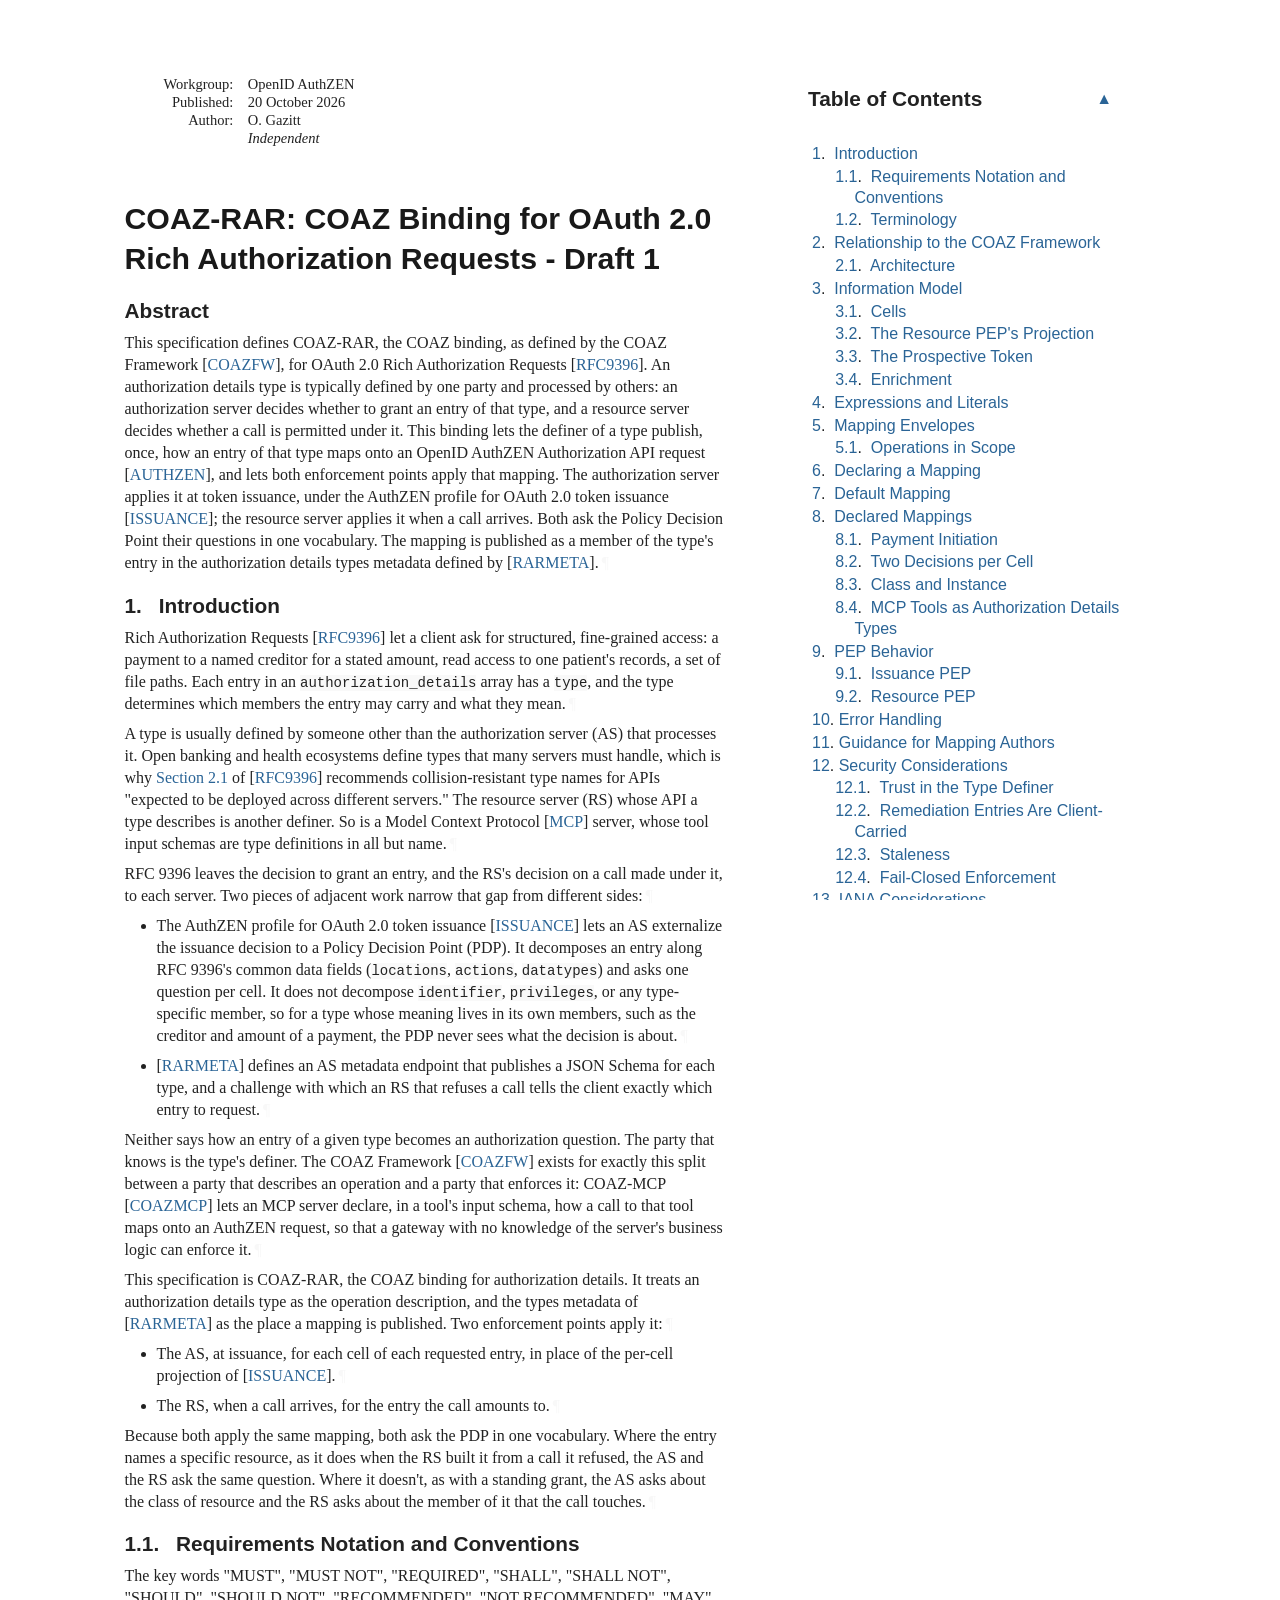
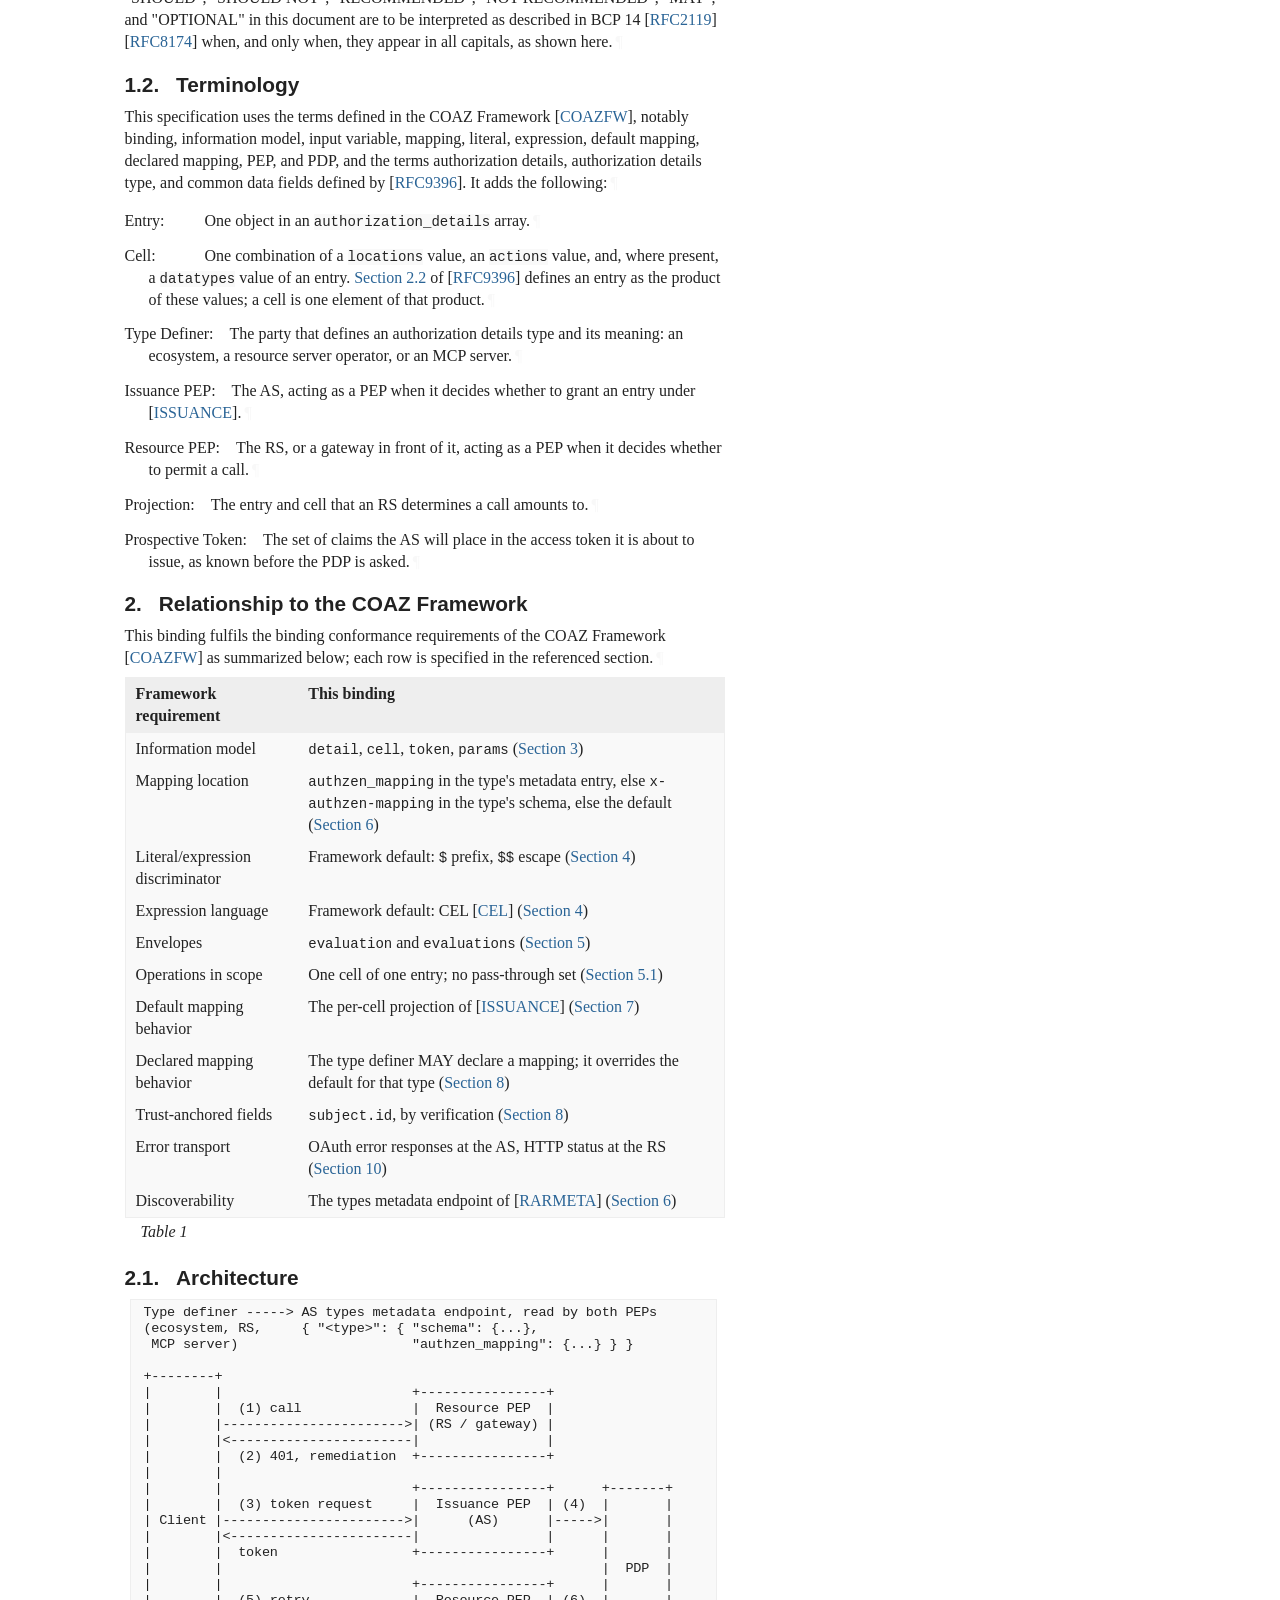
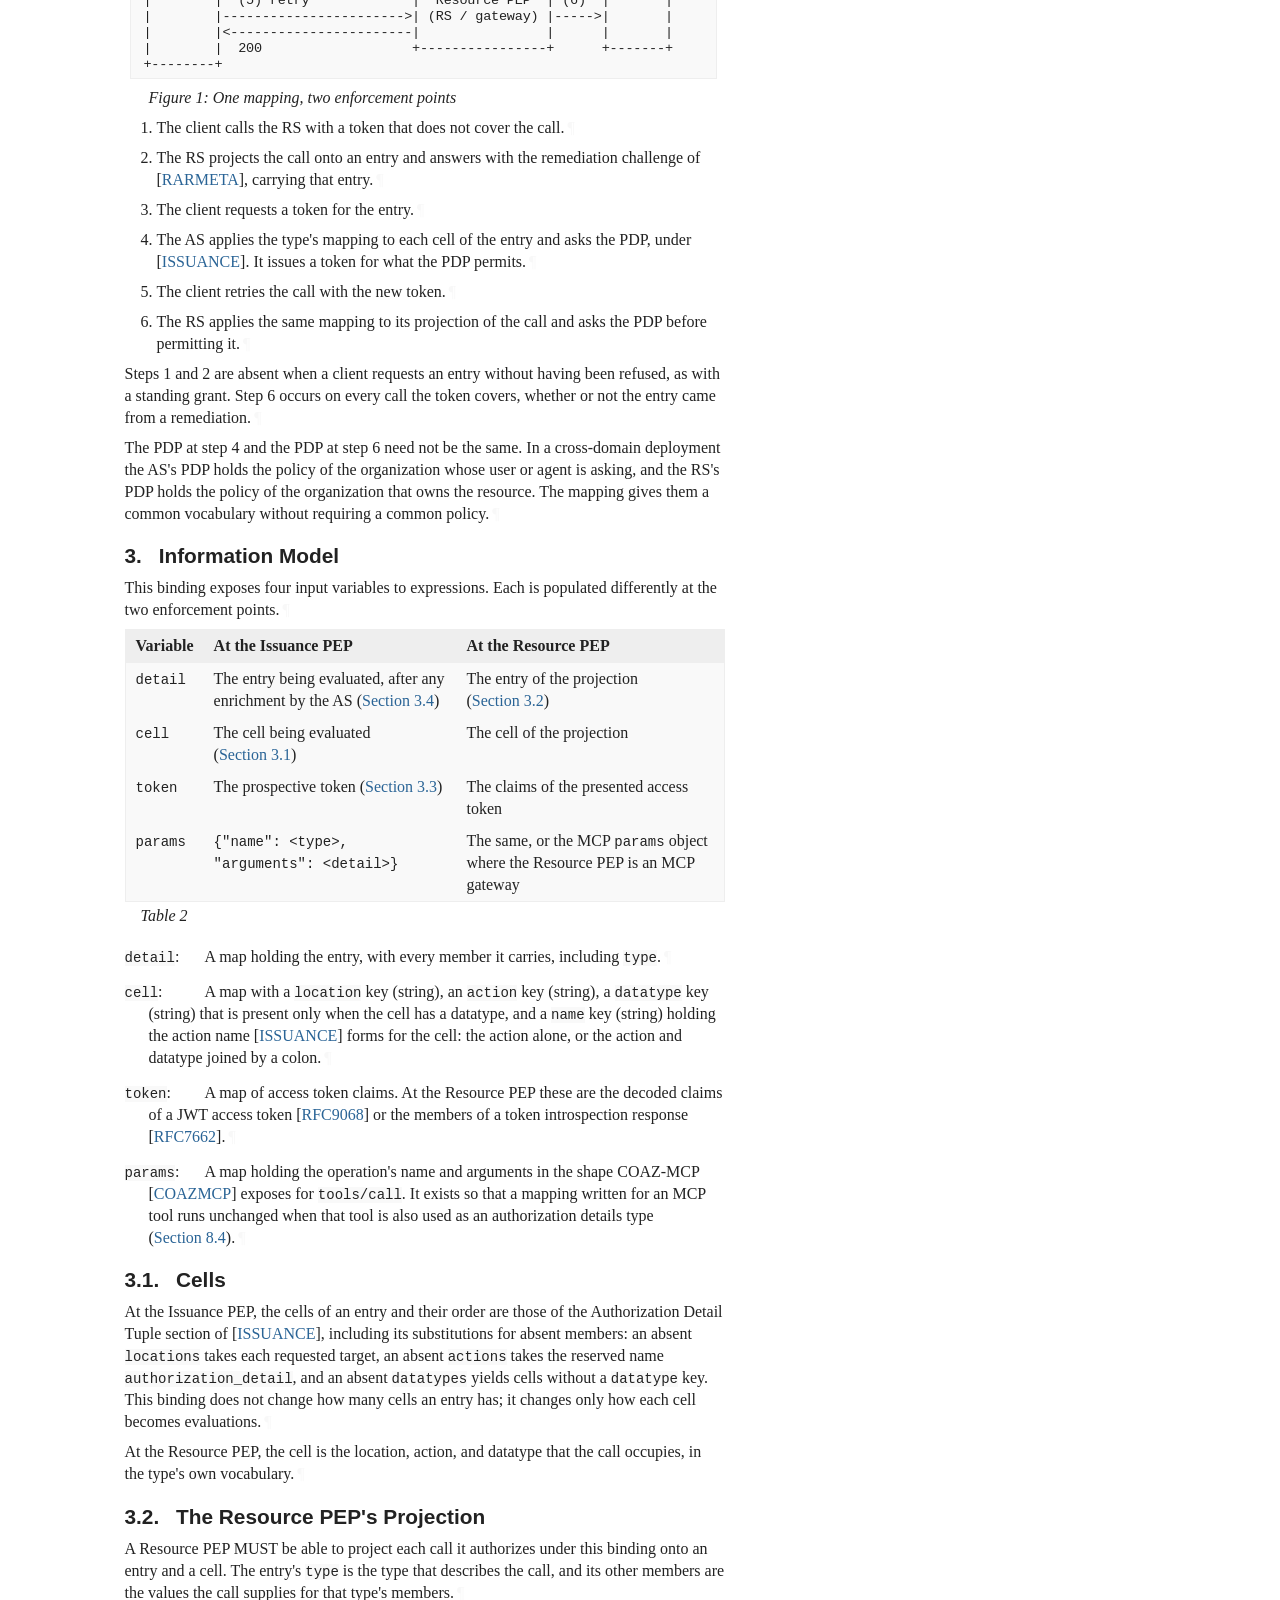
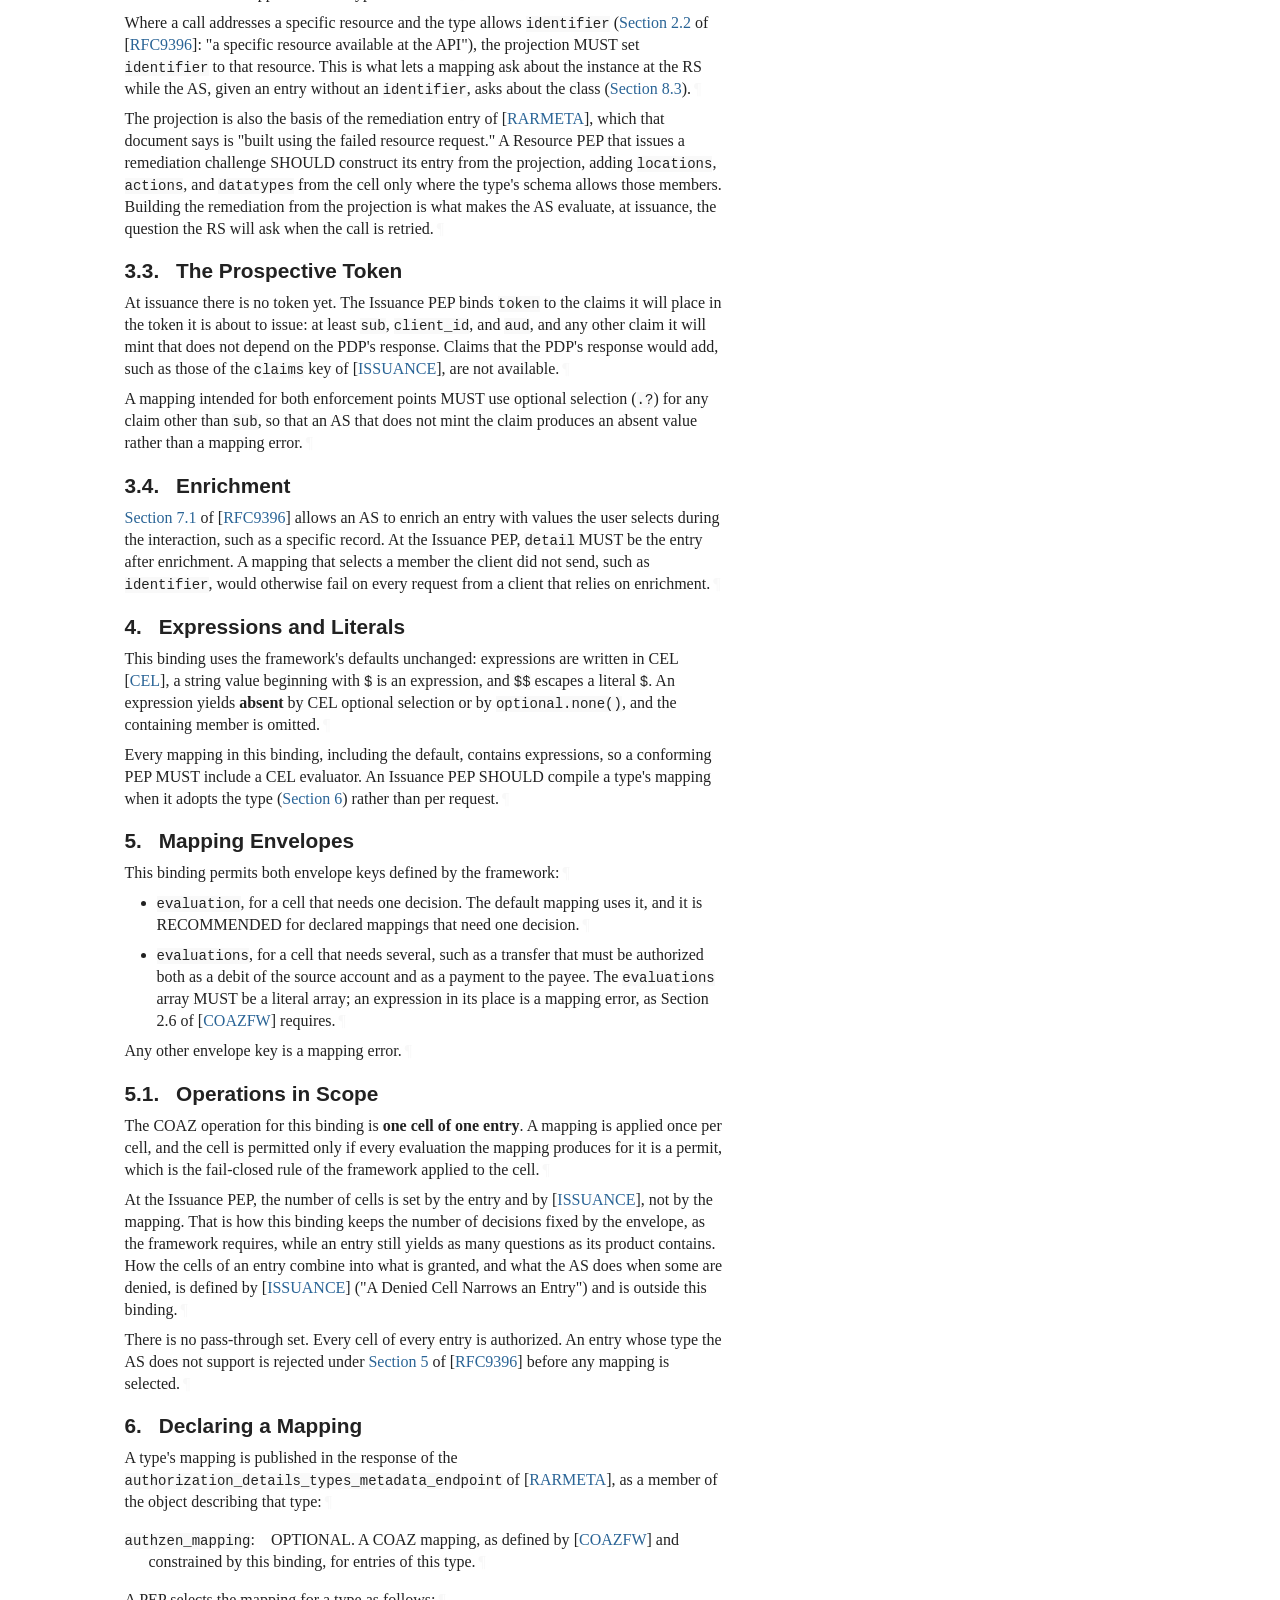
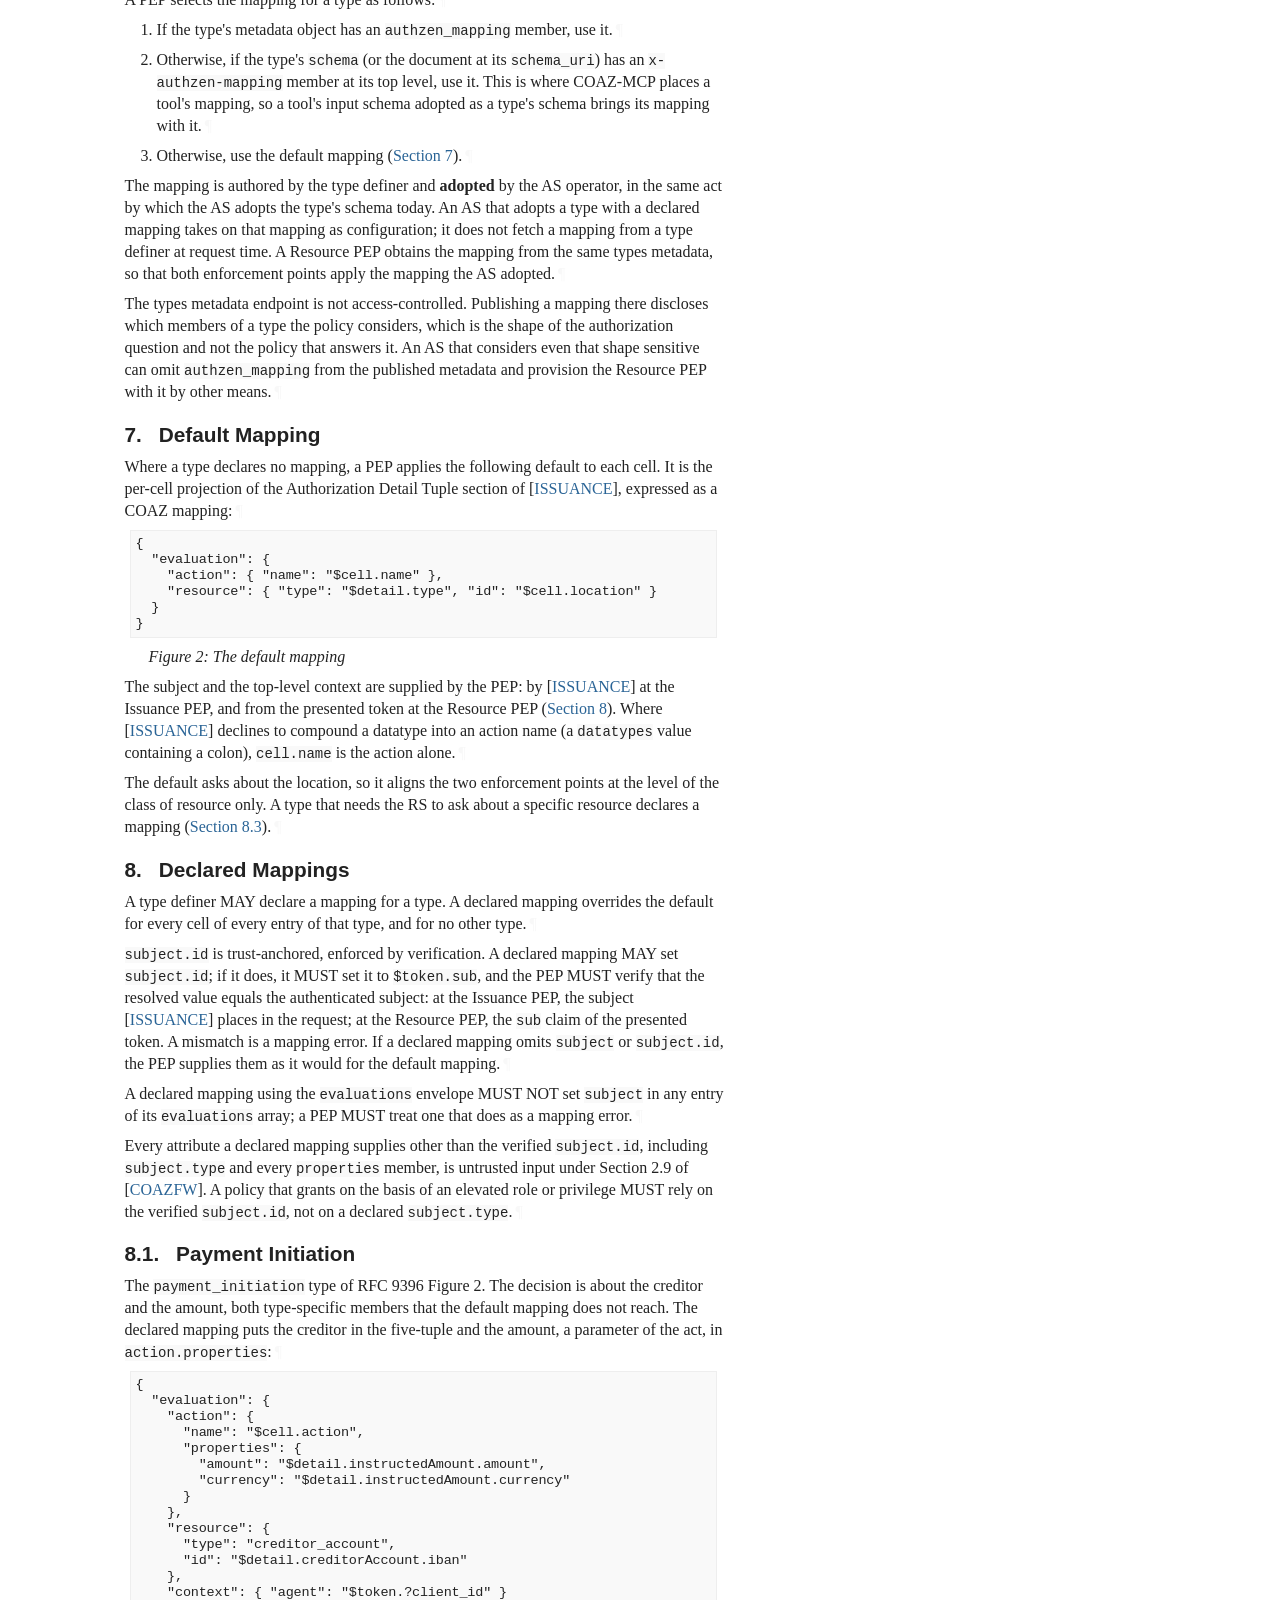
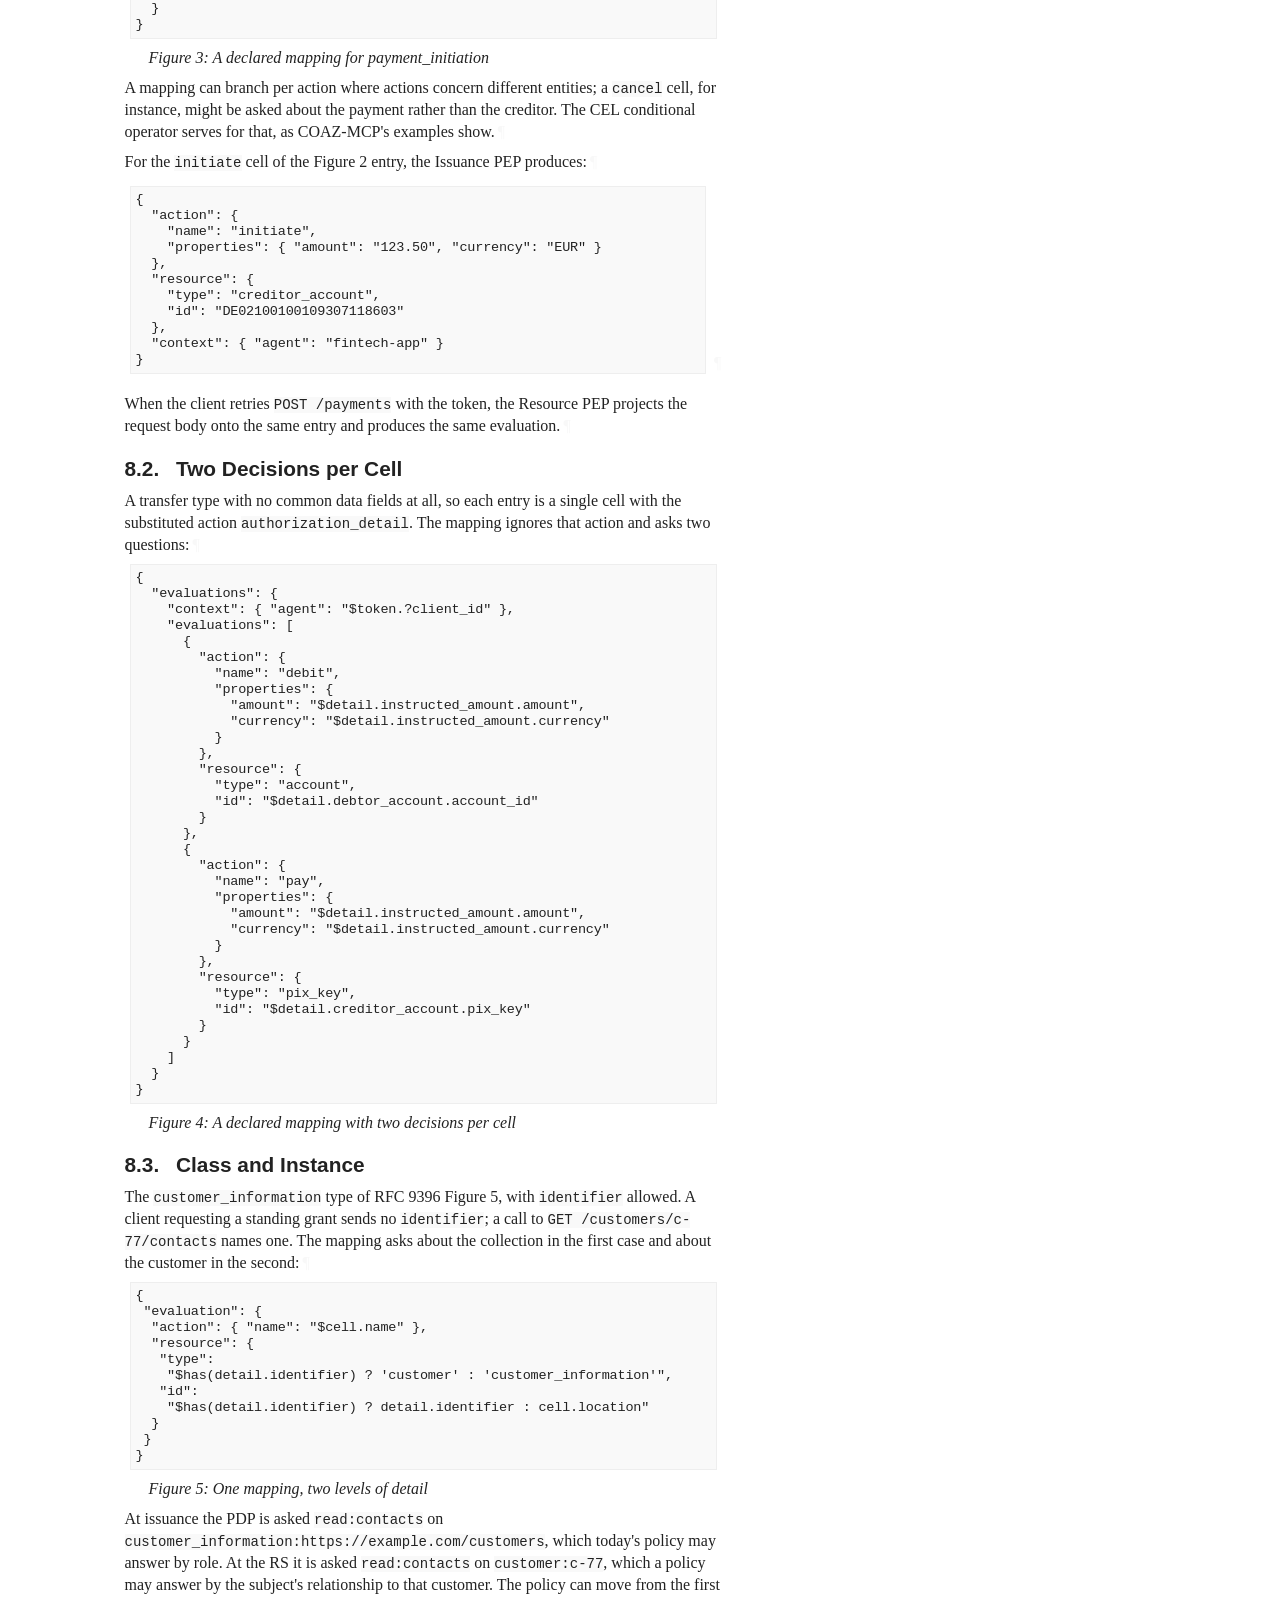
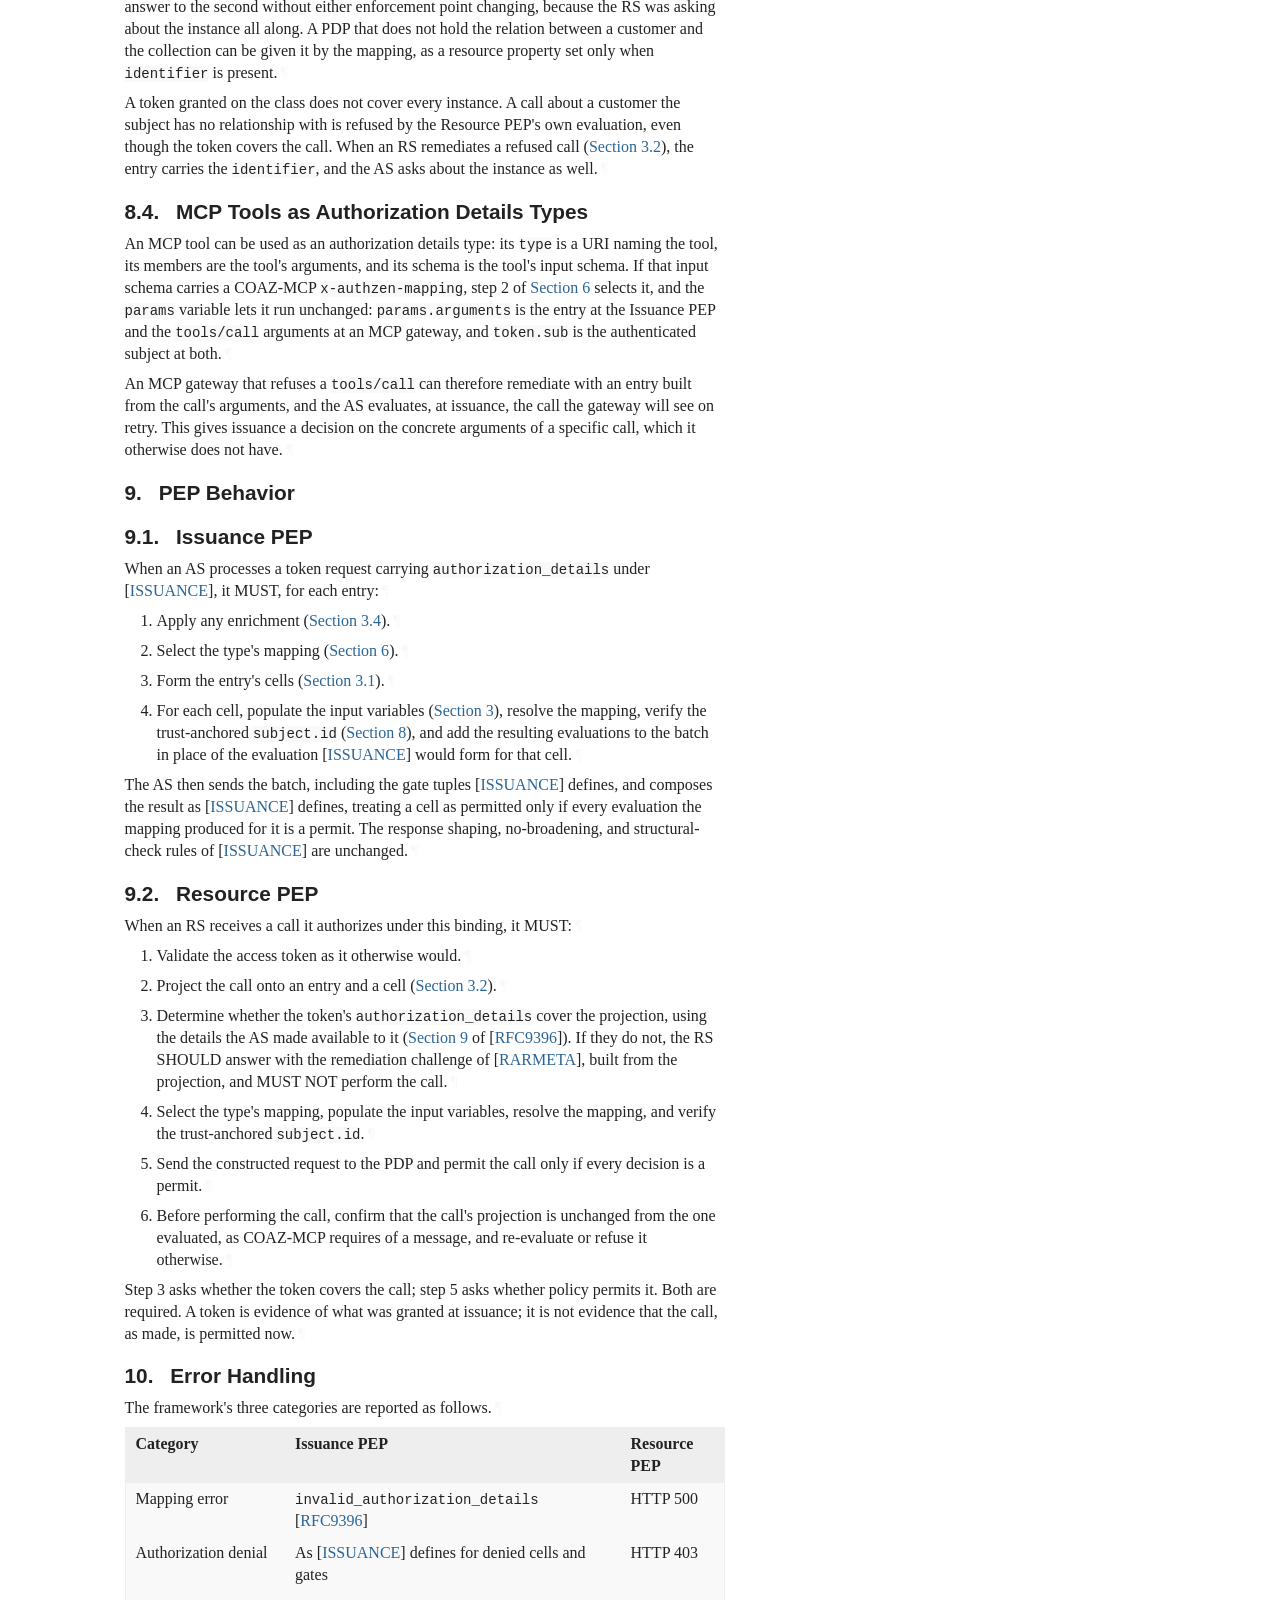
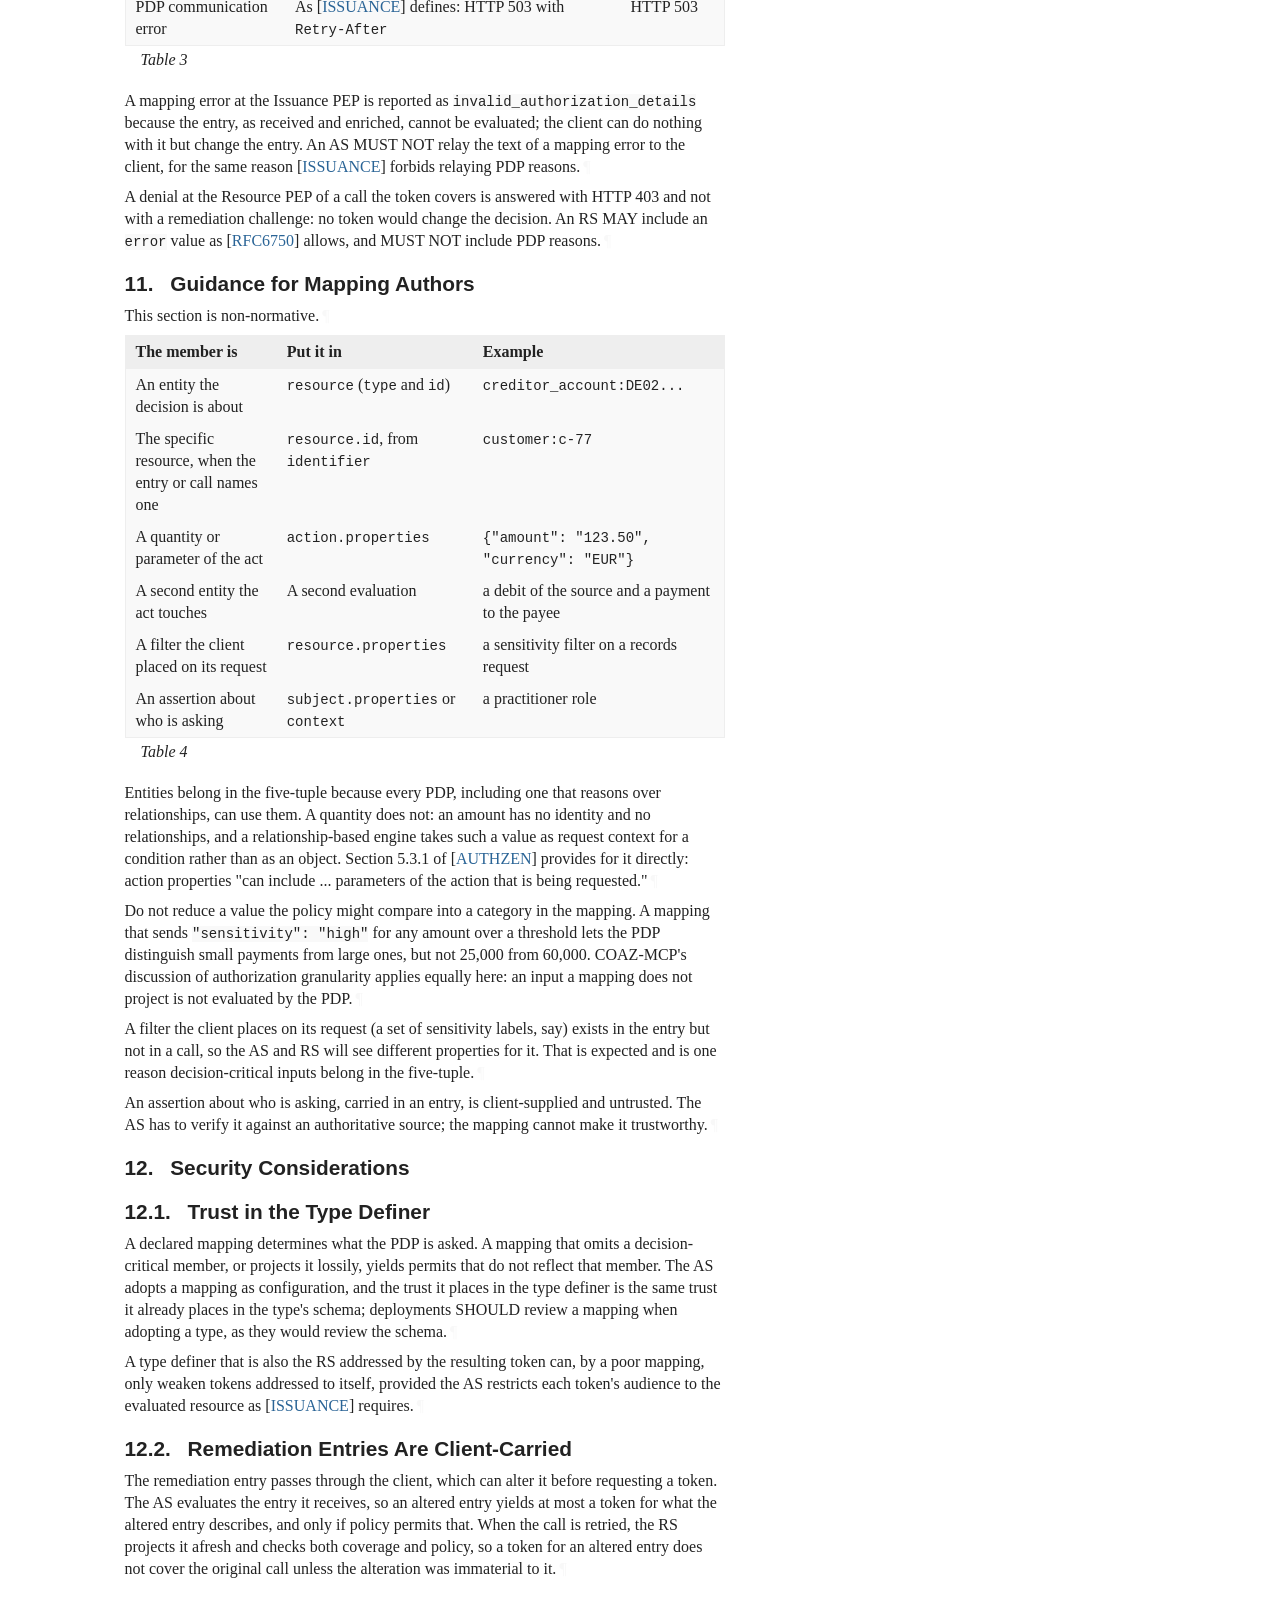
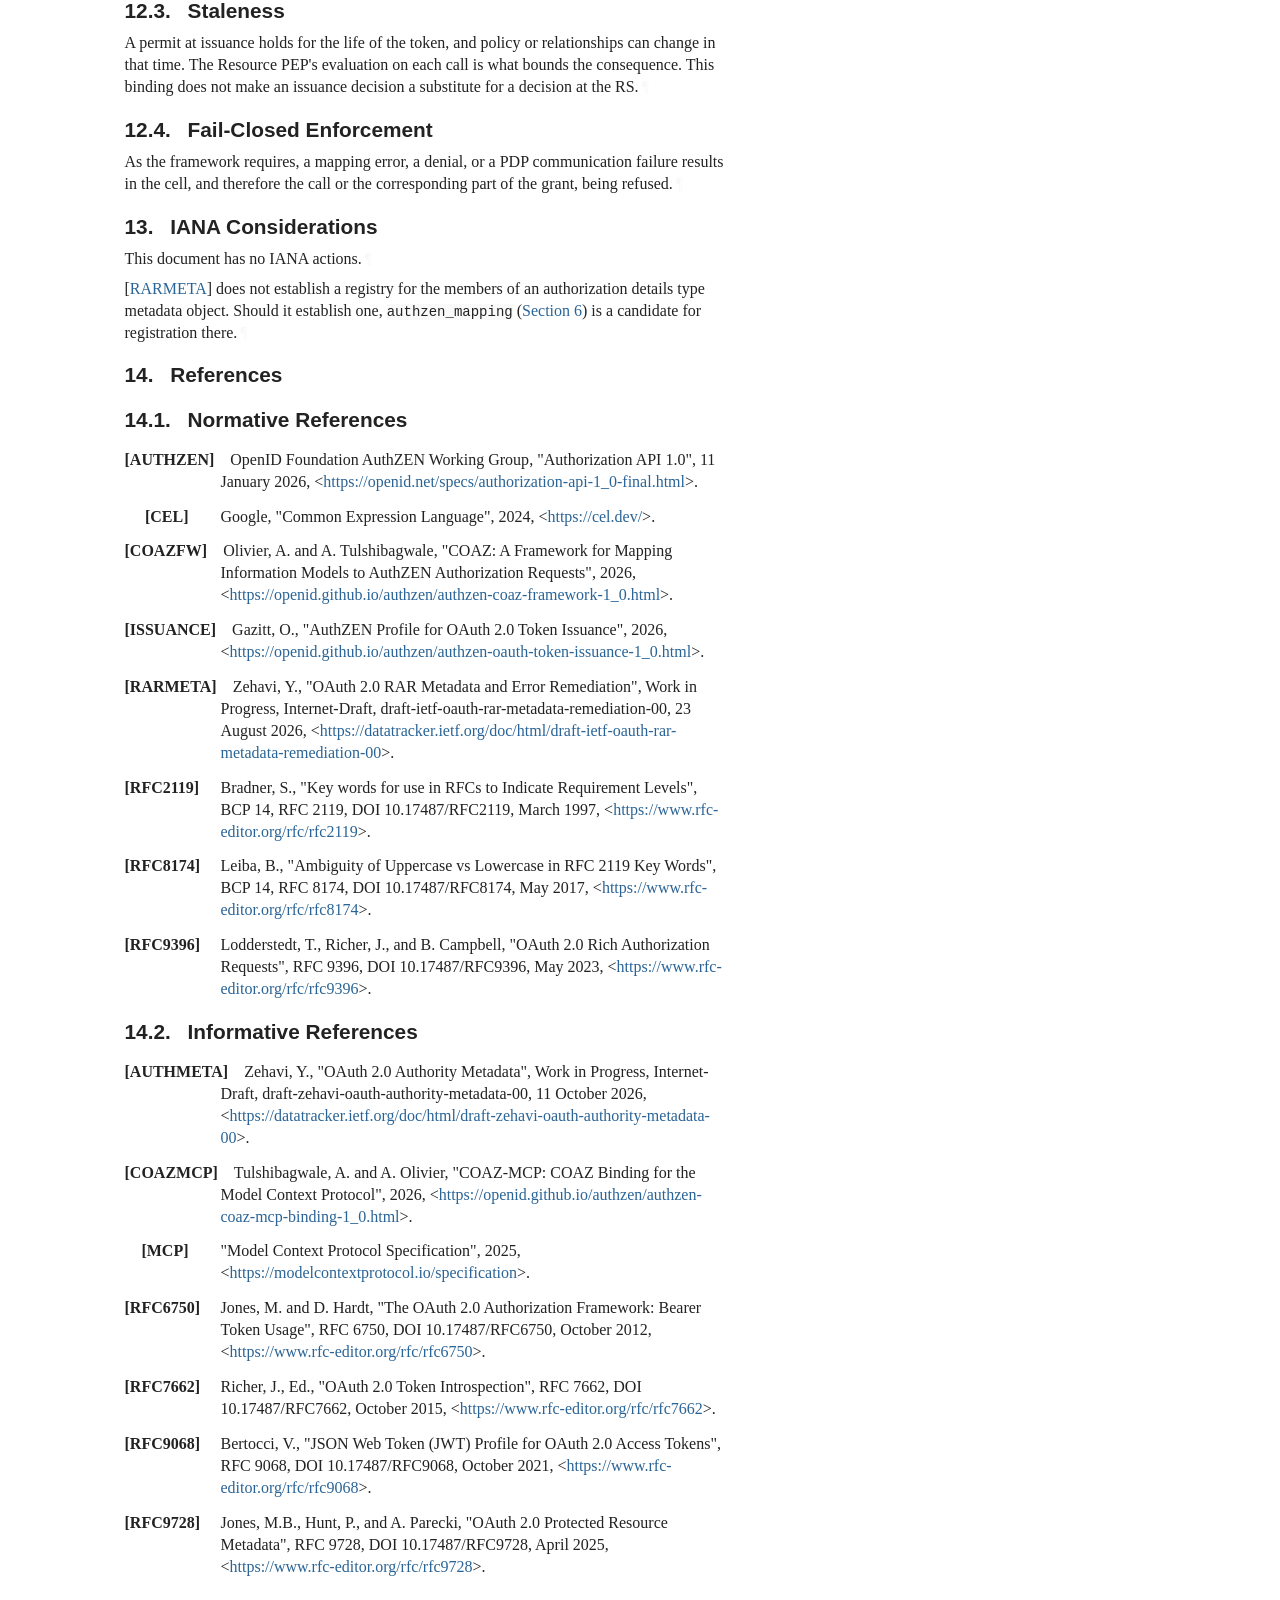
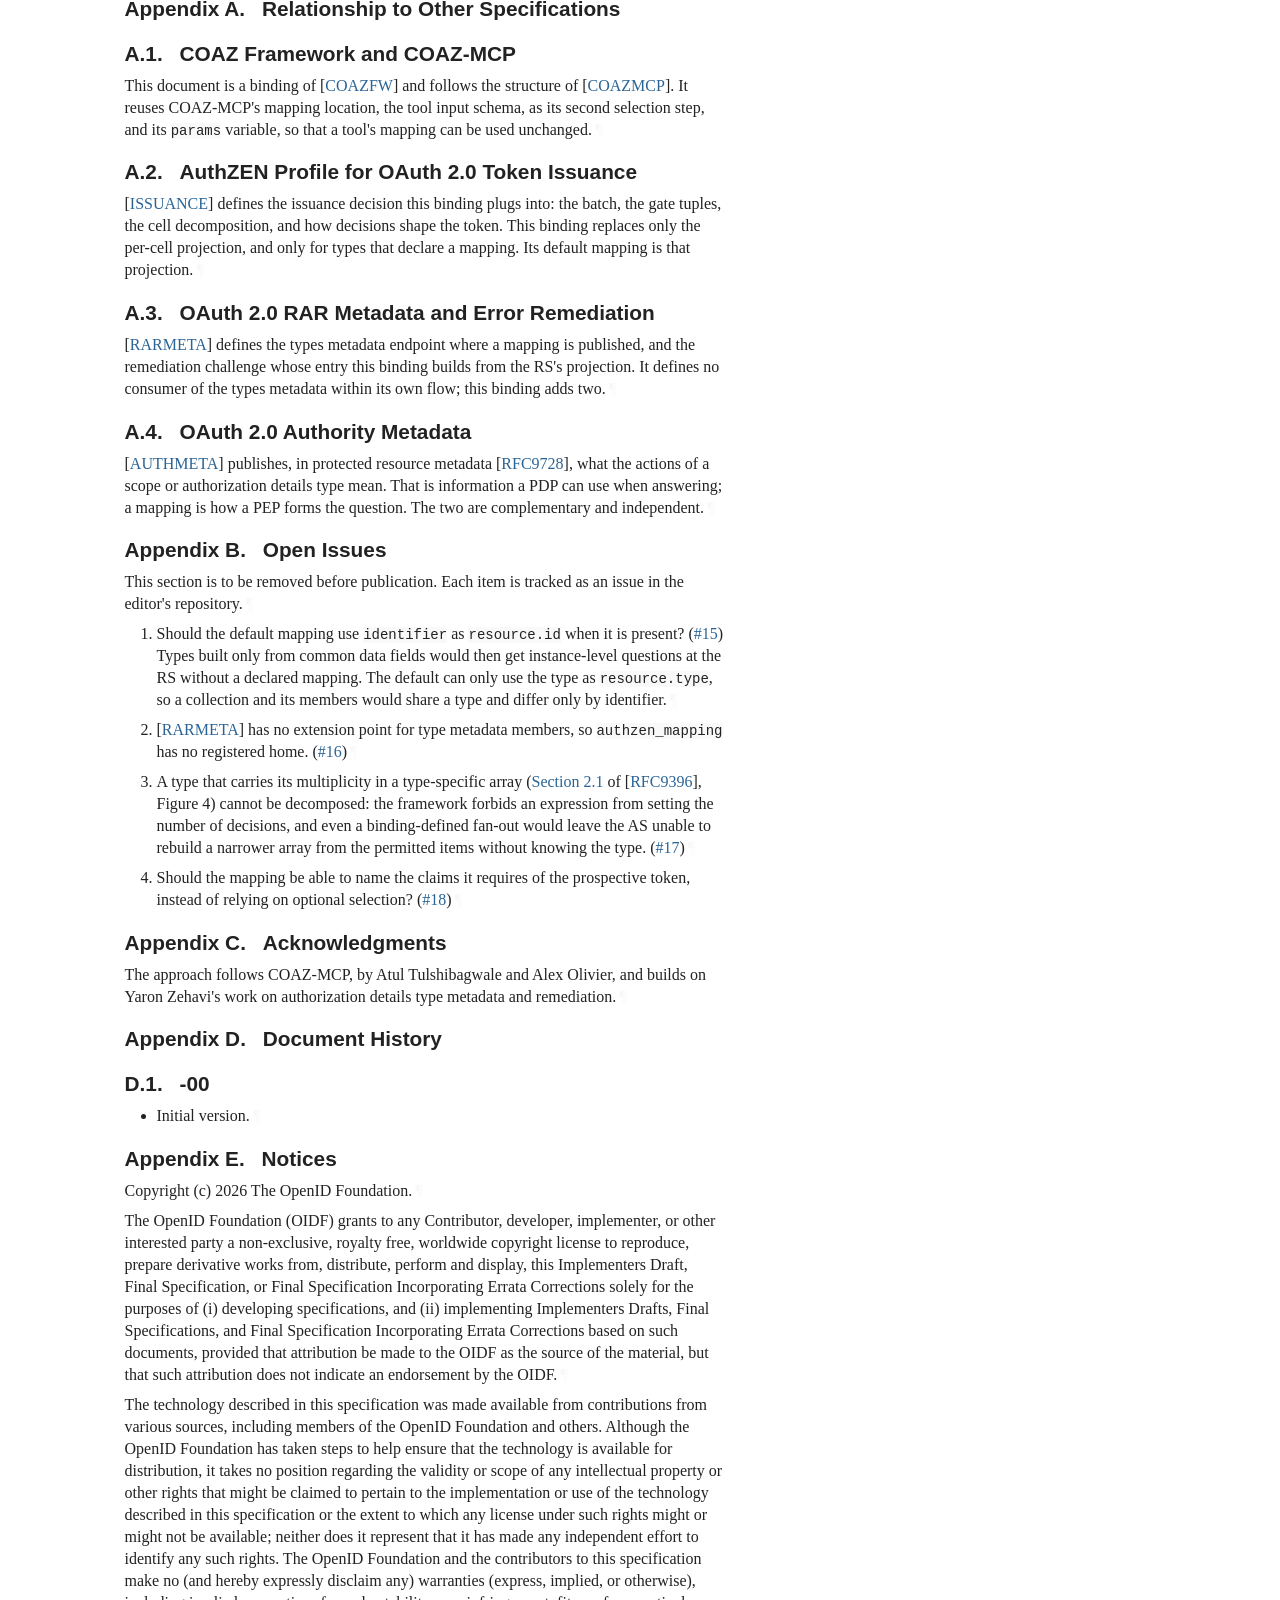
==== commit d76967c5: "Script updating gh-pages from 21a6451. [ci skip]" ====
--- a/draft-gazitt-authzen-coaz-rar.html
+++ b/draft-gazitt-authzen-coaz-rar.html
@@ -1082,7 +1082,7 @@
 <dd class="workgroup">OpenID AuthZEN</dd>
 <dt class="label-published">Published:</dt>
 <dd class="published">
-<time datetime="2026-10-19" class="published">19 October 2026</time>
+<time datetime="2026-10-20" class="published">20 October 2026</time>
     </dd>
 <dt class="label-authors">Author:</dt>
 <dd class="authors">
@@ -2447,29 +2447,31 @@
       <h2 id="name-open-issues">
 <a href="#appendix-B" class="section-number selfRef">Appendix B. </a><a href="#name-open-issues" class="section-name selfRef">Open Issues</a>
       </h2>
-<p id="appendix-B-1">This section is to be removed before publication.<a href="#appendix-B-1" class="pilcrow">¶</a></p>
+<p id="appendix-B-1">This section is to be removed before publication. Each item is tracked as
+an issue in the editor's repository.<a href="#appendix-B-1" class="pilcrow">¶</a></p>
 <ol start="1" type="1" class="normal type-1" id="appendix-B-2">
 <li id="appendix-B-2.1">
           <p id="appendix-B-2.1.1">Should the default mapping use <code>identifier</code> as <code>resource.id</code> when it is
-present? Types built only from common data fields would then get
+present? (<a href="https://github.com/ogazitt/oauth-authzen/issues/15">#15</a>) Types built only from common data fields would then get
 instance-level questions at the RS without a declared mapping. The default
 can only use the type as <code>resource.type</code>, so a collection and its members
 would share a type and differ only by identifier.<a href="#appendix-B-2.1.1" class="pilcrow">¶</a></p>
 </li>
         <li id="appendix-B-2.2">
           <p id="appendix-B-2.2.1"><span>[<a href="#RARMETA" class="cite xref">RARMETA</a>]</span> has no extension point for type metadata members, so
-<code>authzen_mapping</code> has no registered home.<a href="#appendix-B-2.2.1" class="pilcrow">¶</a></p>
+<code>authzen_mapping</code> has no registered home. (<a href="https://github.com/ogazitt/oauth-authzen/issues/16">#16</a>)<a href="#appendix-B-2.2.1" class="pilcrow">¶</a></p>
 </li>
         <li id="appendix-B-2.3">
           <p id="appendix-B-2.3.1">A type that carries its multiplicity in a type-specific array (<span><a href="https://rfc-editor.org/rfc/rfc9396#section-2.1" class="relref">Section 2.1</a> of [<a href="#RFC9396" class="cite xref">RFC9396</a>]</span>,
 Figure 4) cannot be decomposed: the framework forbids an expression from
 setting the number of decisions, and even a binding-defined fan-out would
 leave the AS unable to rebuild a narrower array from the permitted items
-without knowing the type.<a href="#appendix-B-2.3.1" class="pilcrow">¶</a></p>
+without knowing the type. (<a href="https://github.com/ogazitt/oauth-authzen/issues/17">#17</a>)<a href="#appendix-B-2.3.1" class="pilcrow">¶</a></p>
 </li>
         <li id="appendix-B-2.4">
           <p id="appendix-B-2.4.1">Should the mapping be able to name the claims it requires of the
-prospective token, instead of relying on optional selection?<a href="#appendix-B-2.4.1" class="pilcrow">¶</a></p>
+prospective token, instead of relying on optional selection?
+(<a href="https://github.com/ogazitt/oauth-authzen/issues/18">#18</a>)<a href="#appendix-B-2.4.1" class="pilcrow">¶</a></p>
 </li>
       </ol>
 </section>
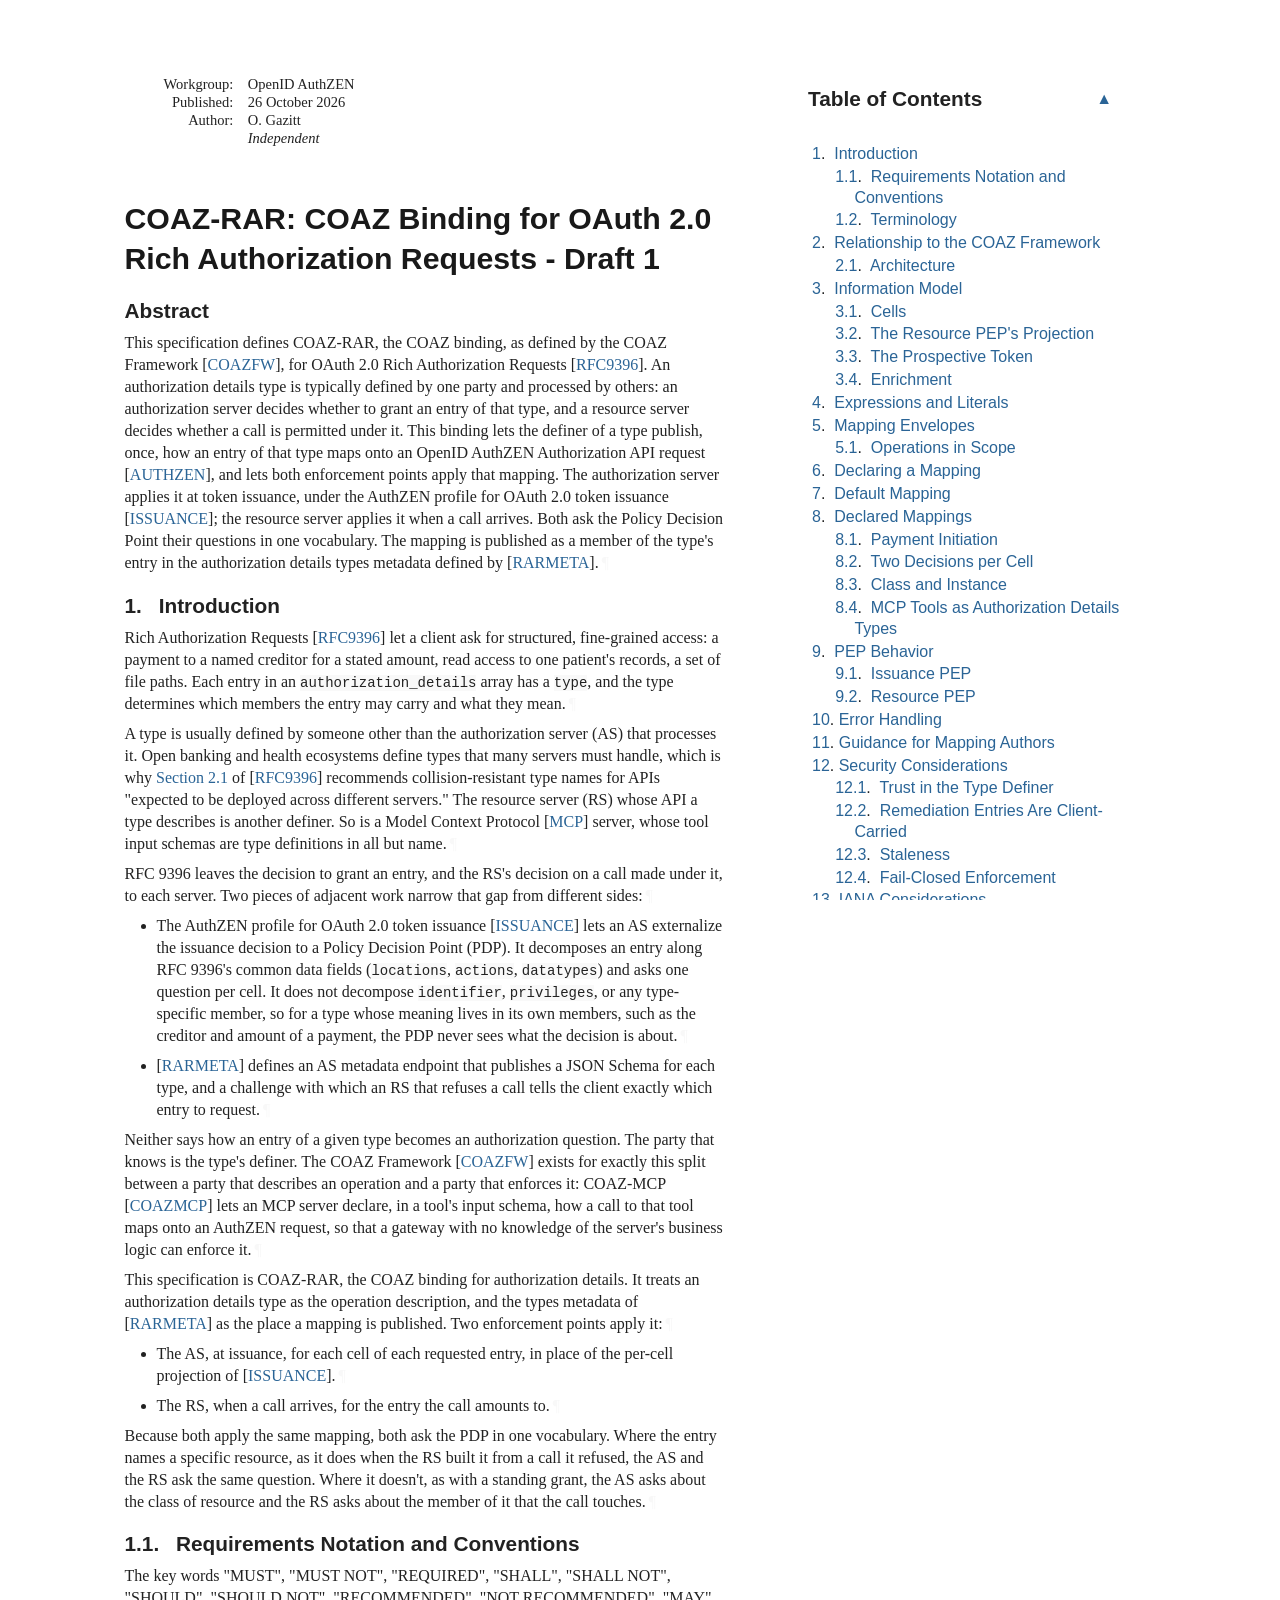
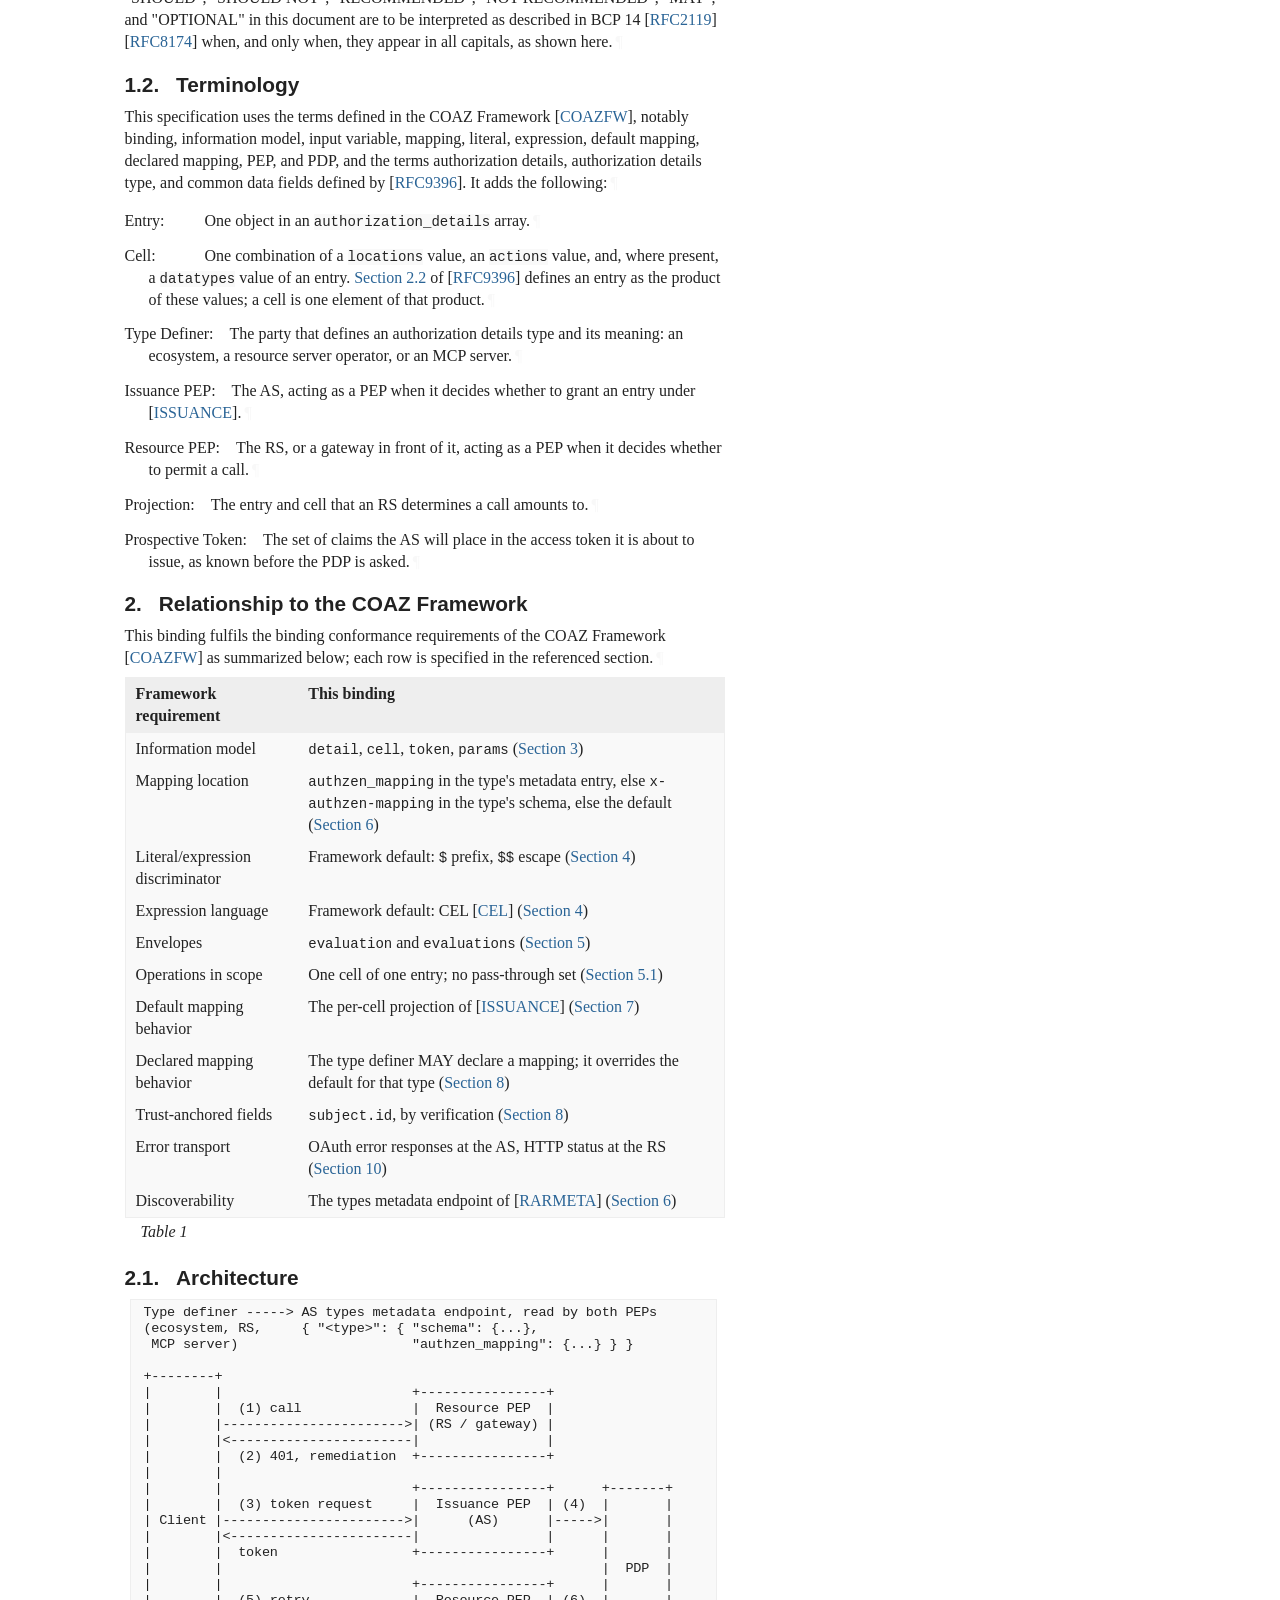
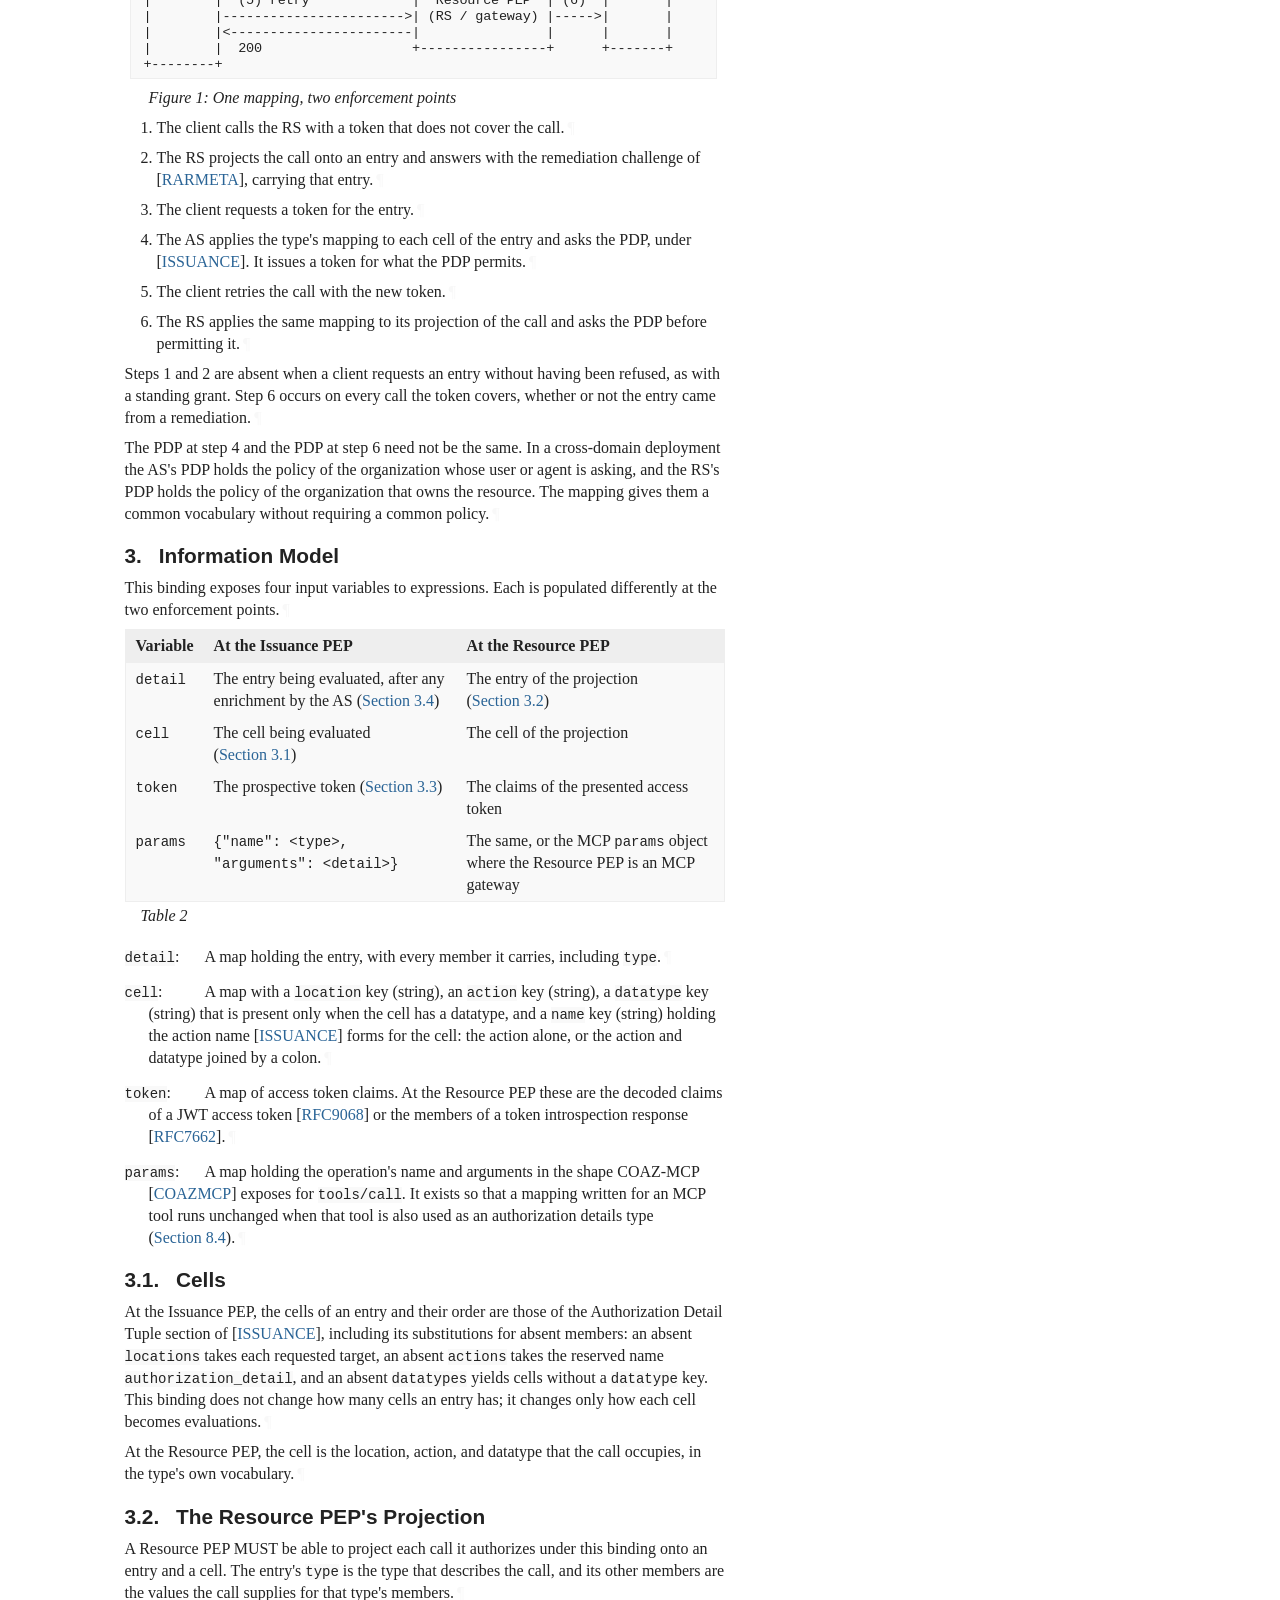
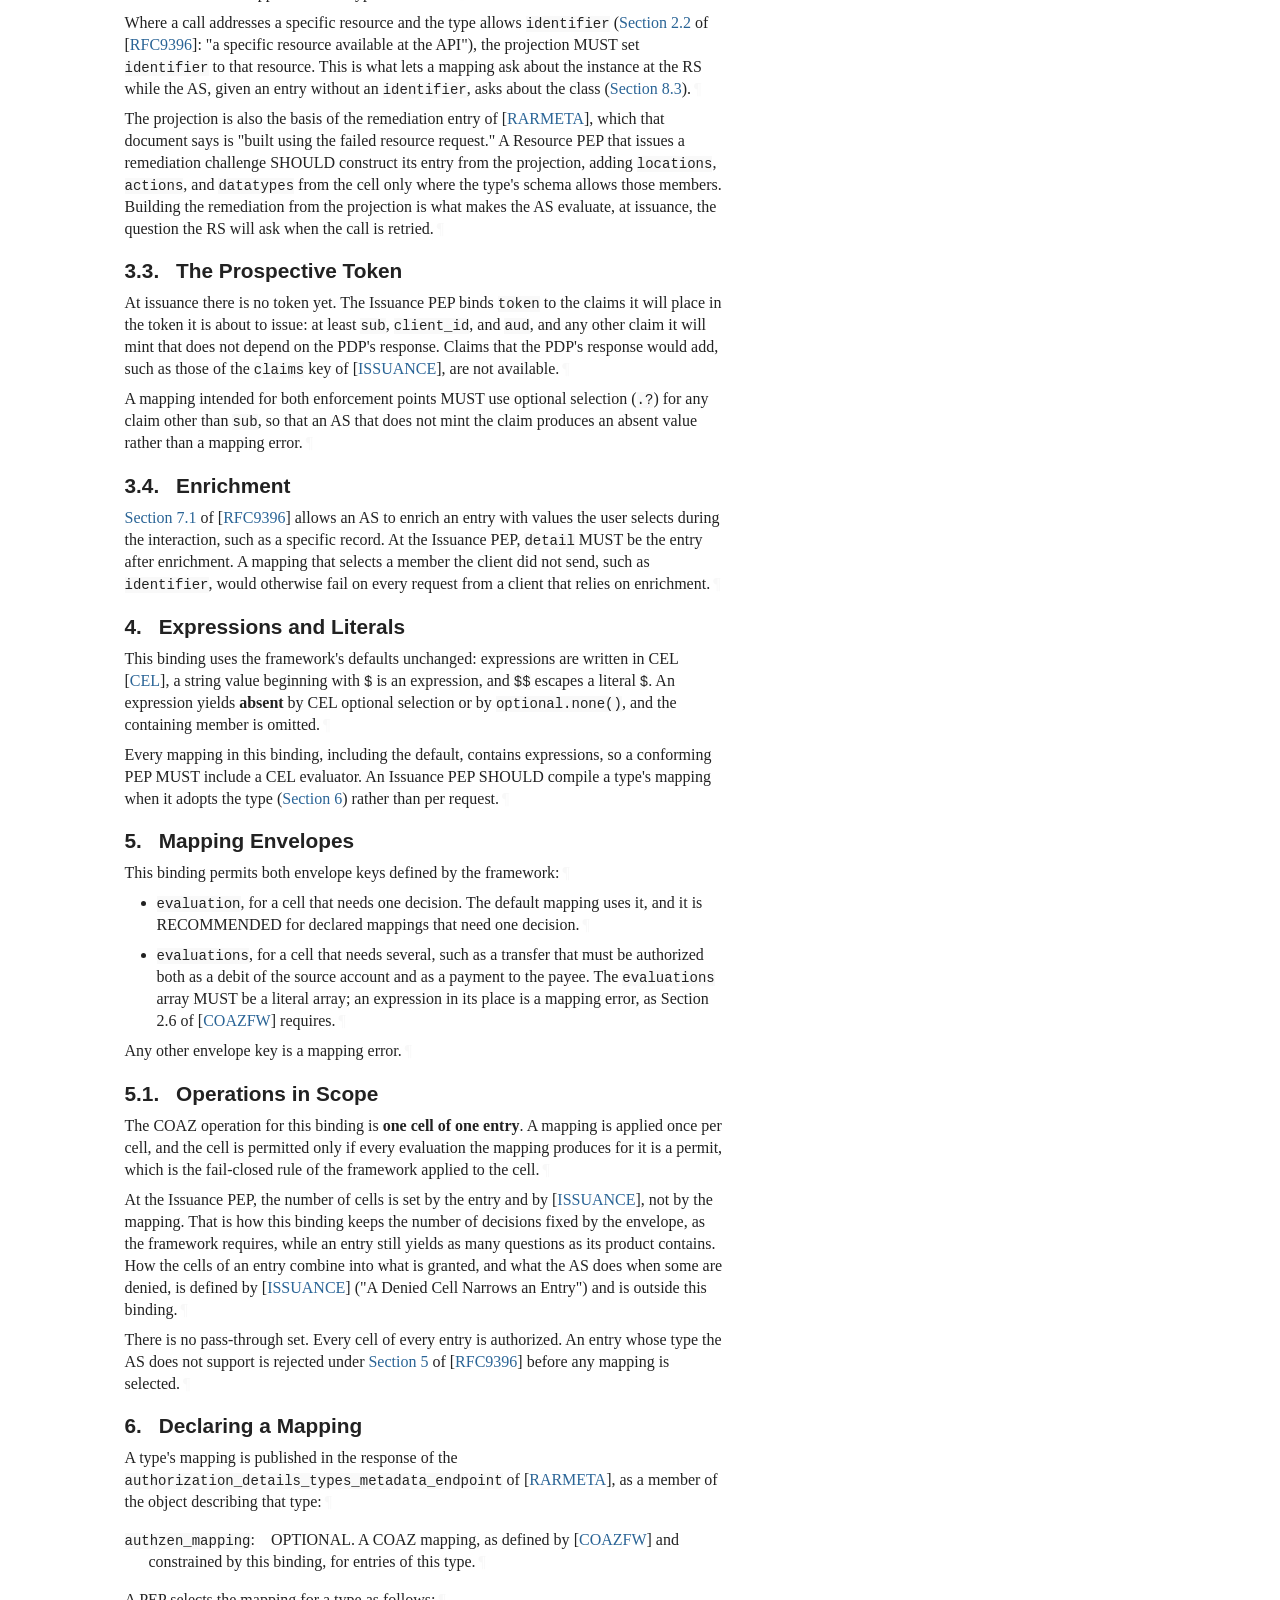
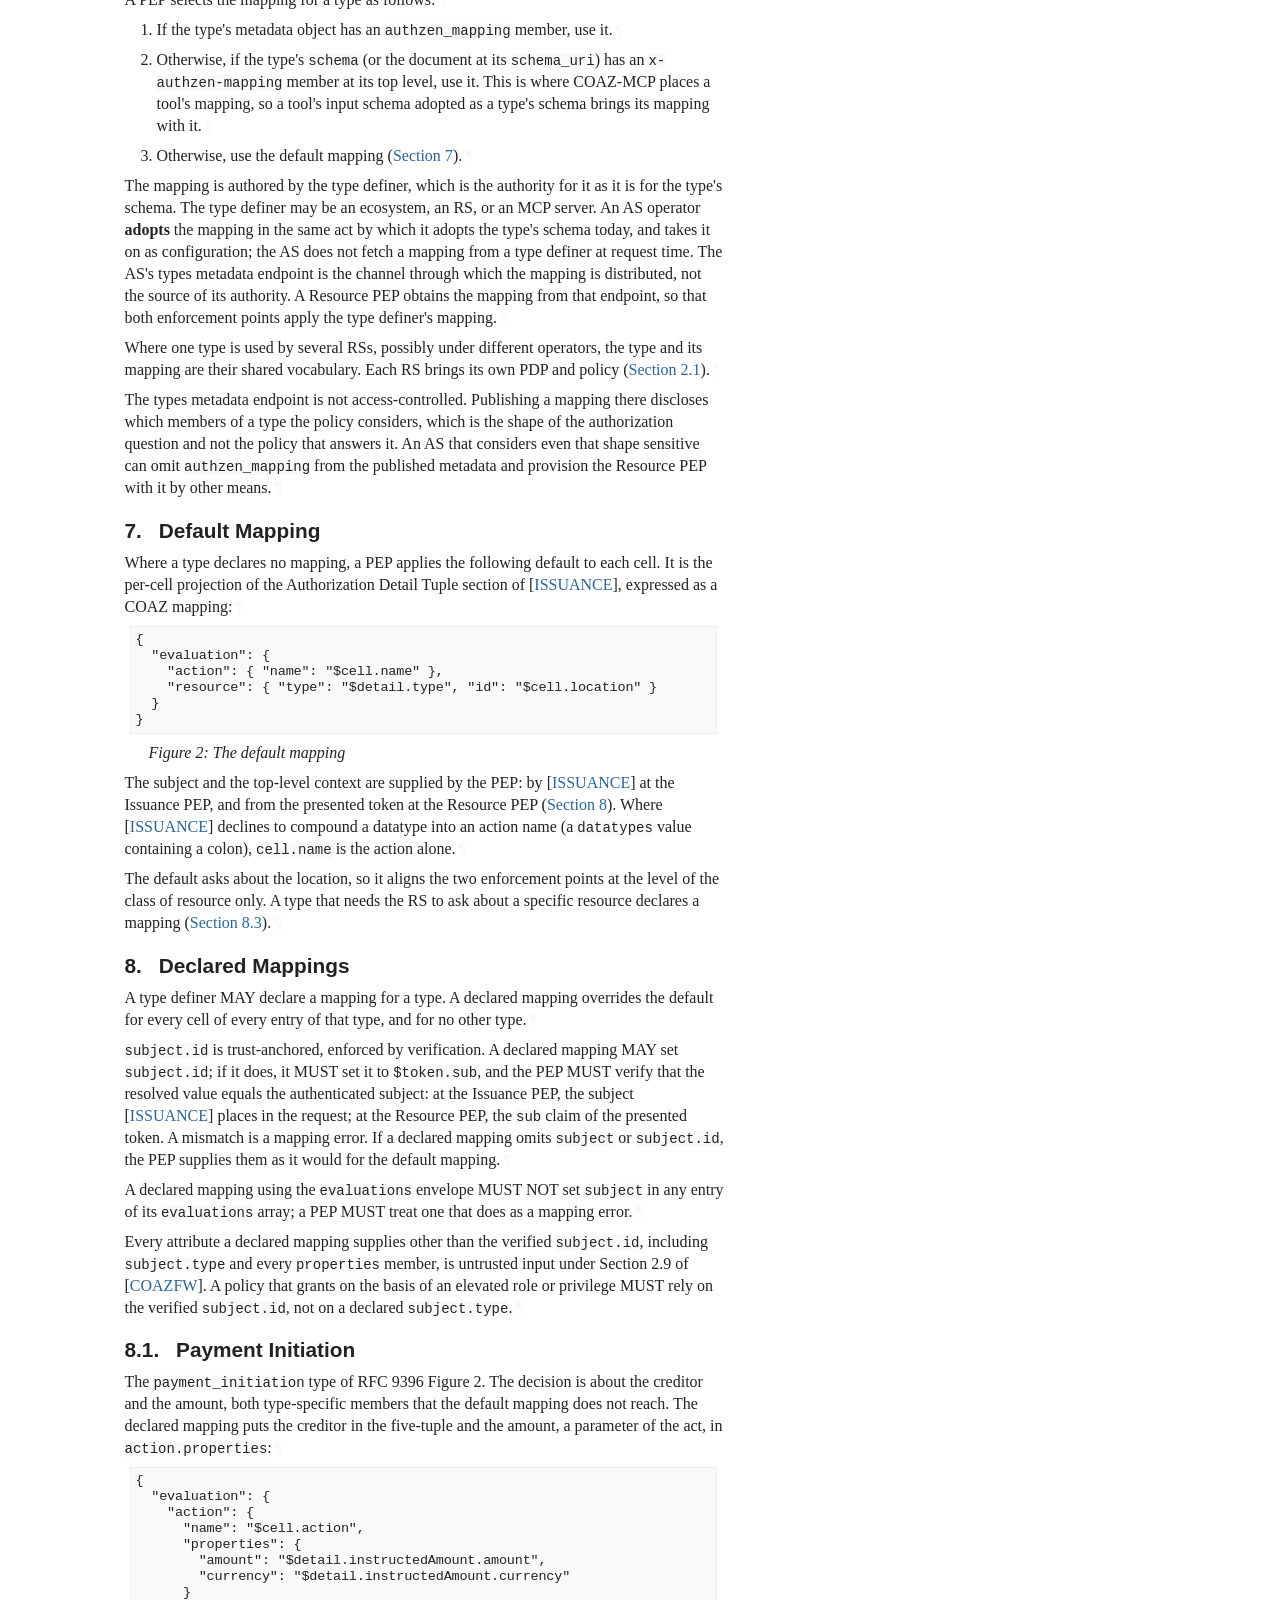
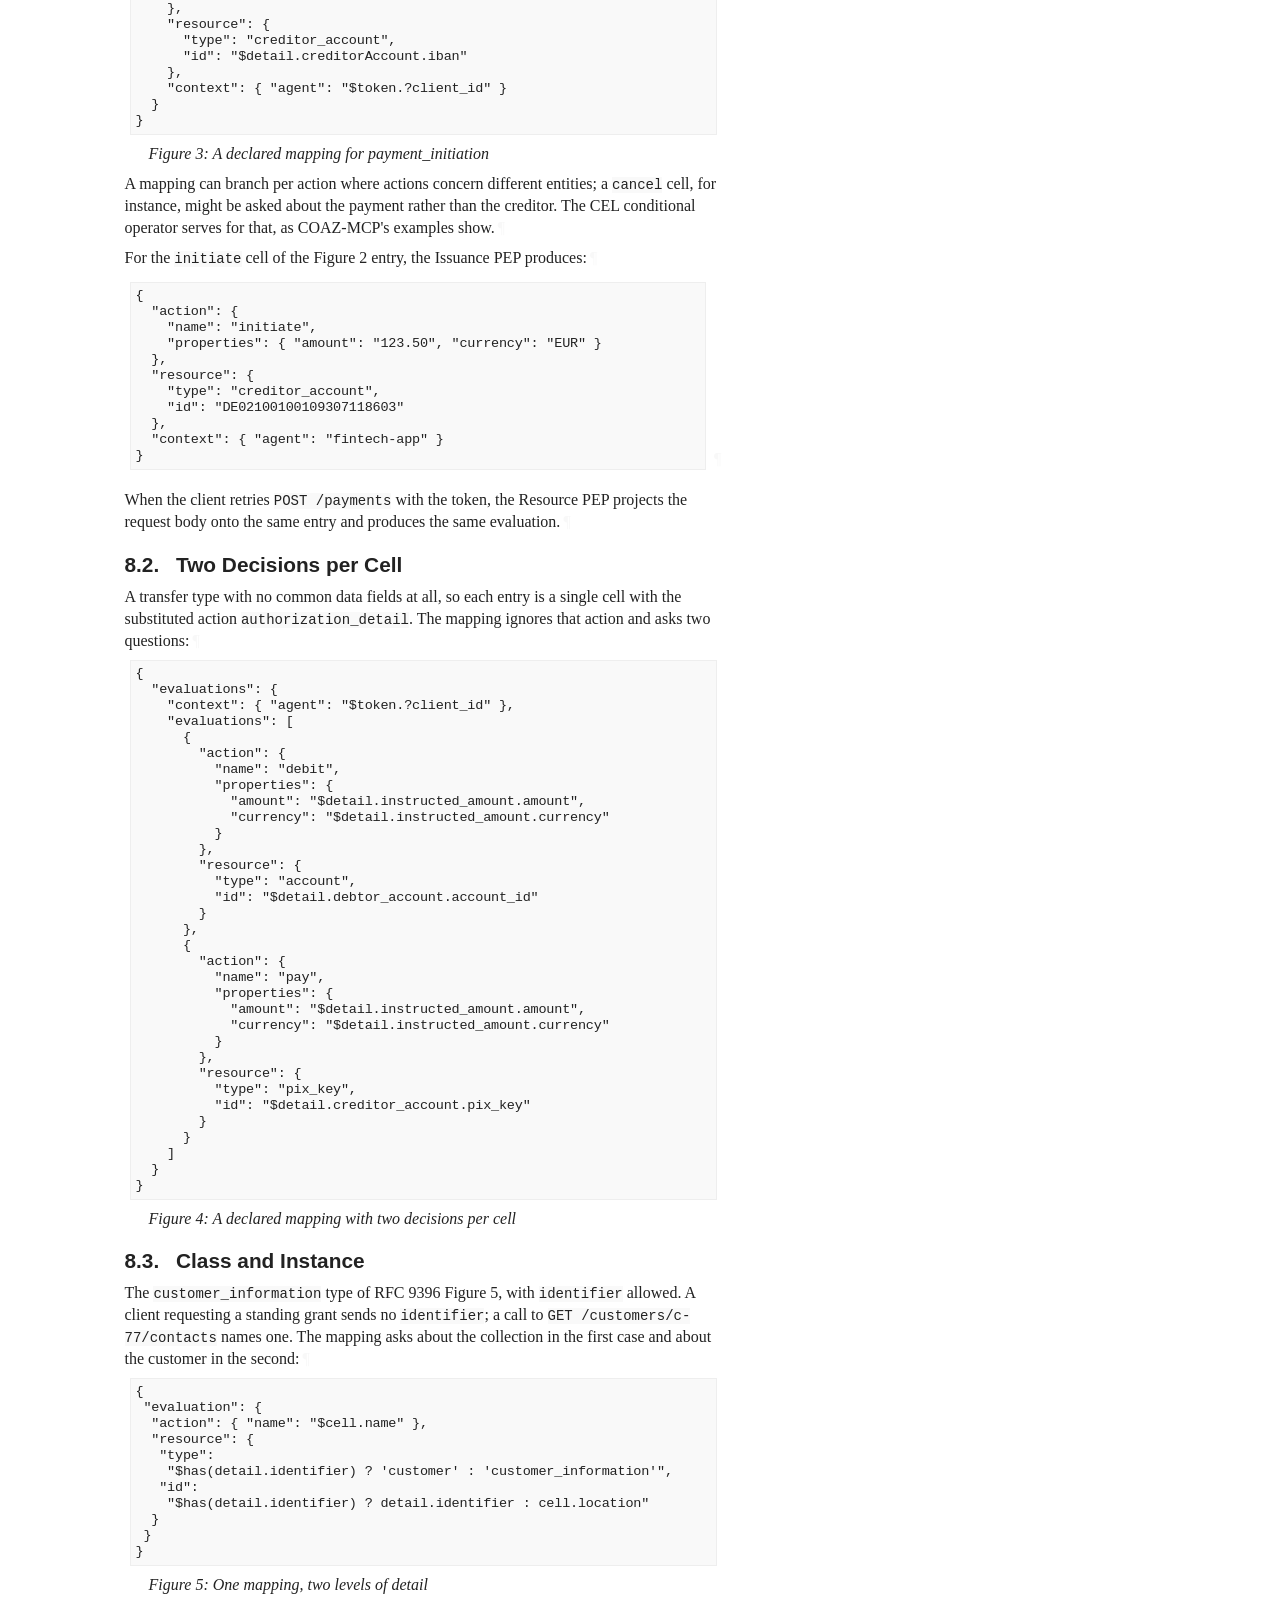
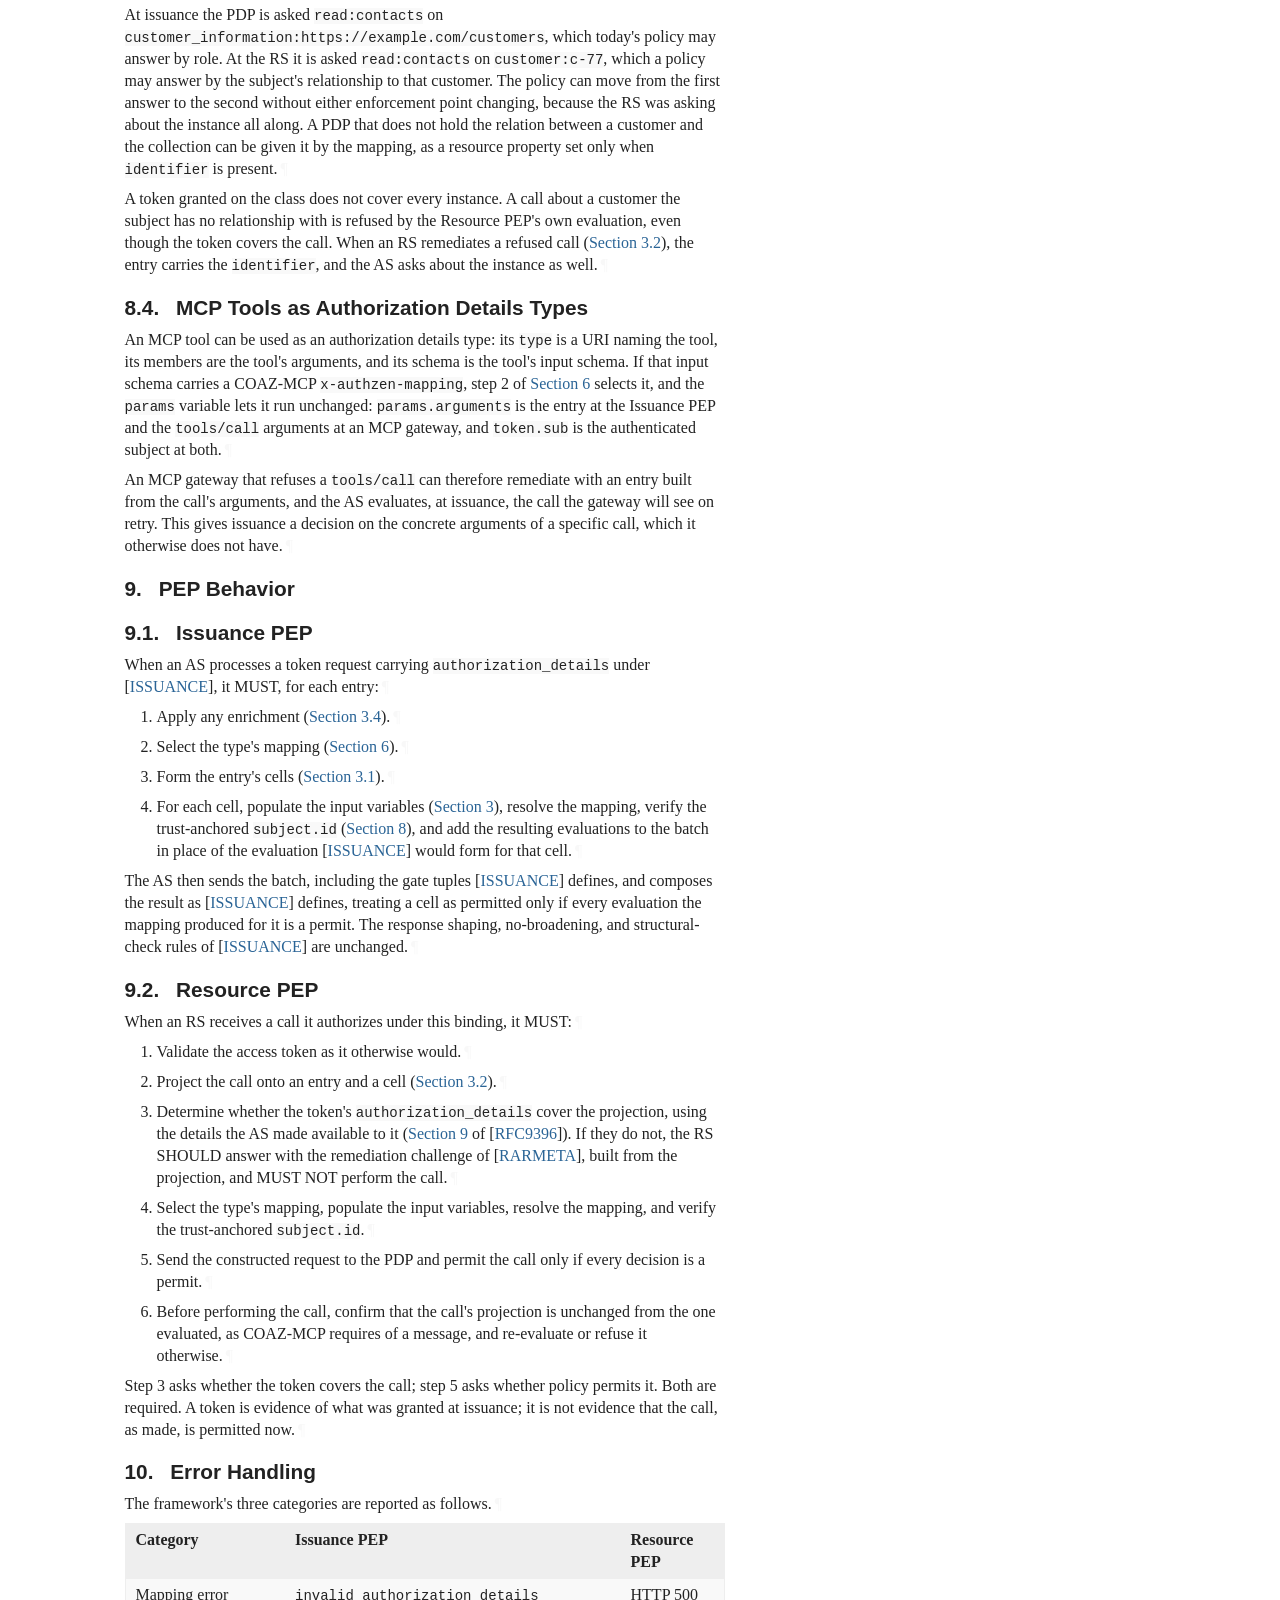
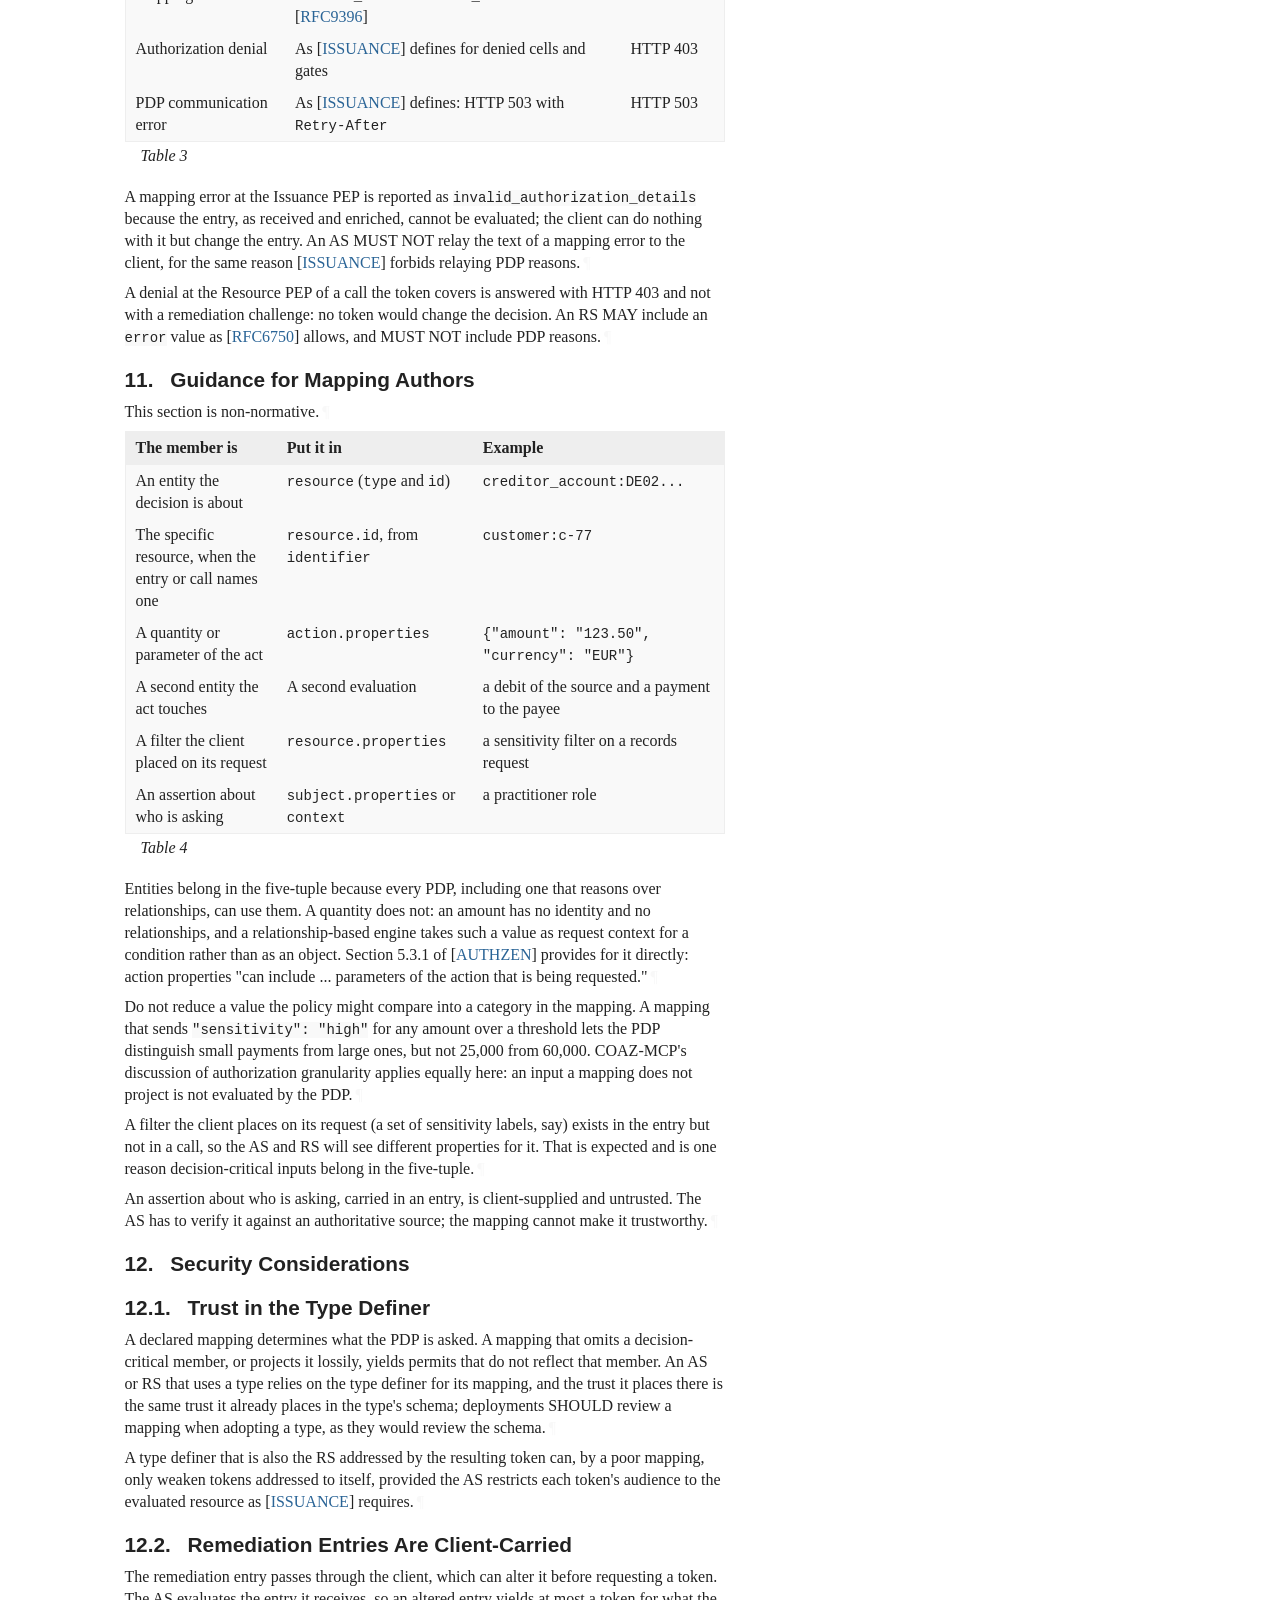
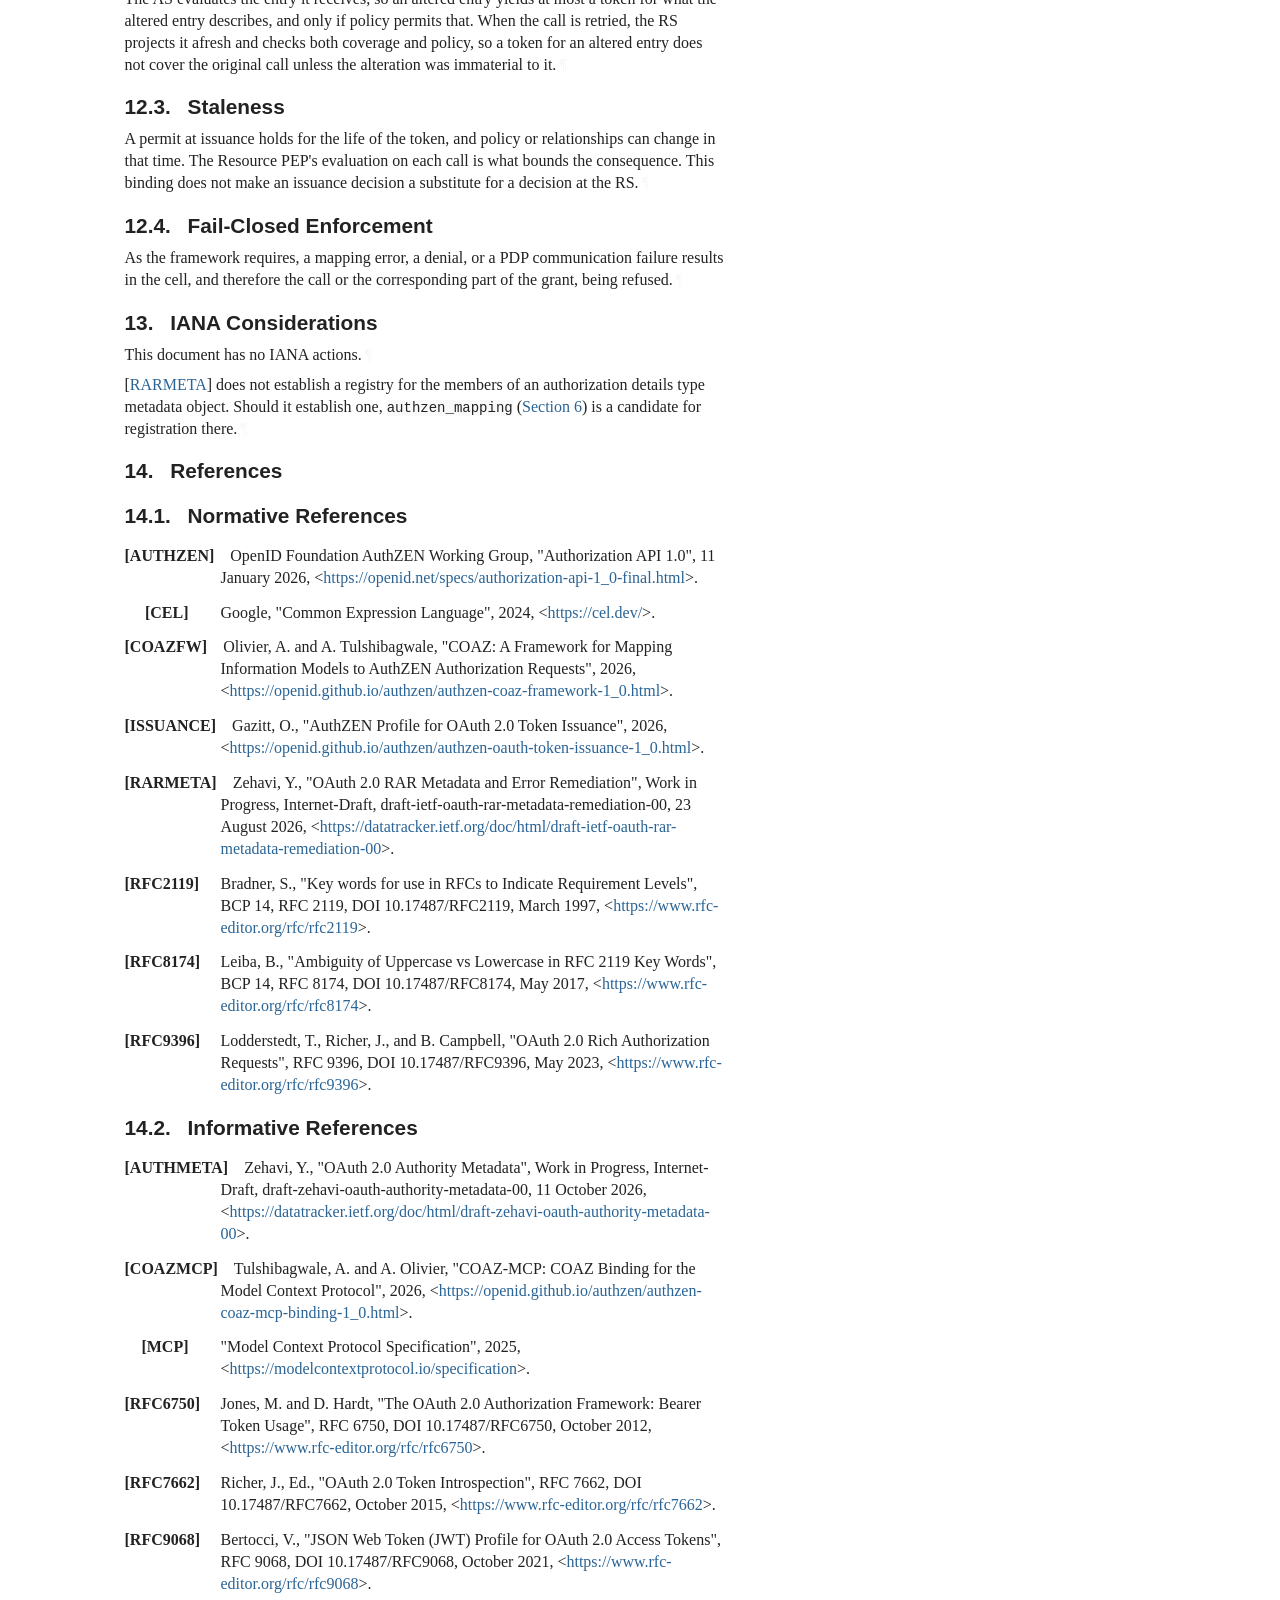
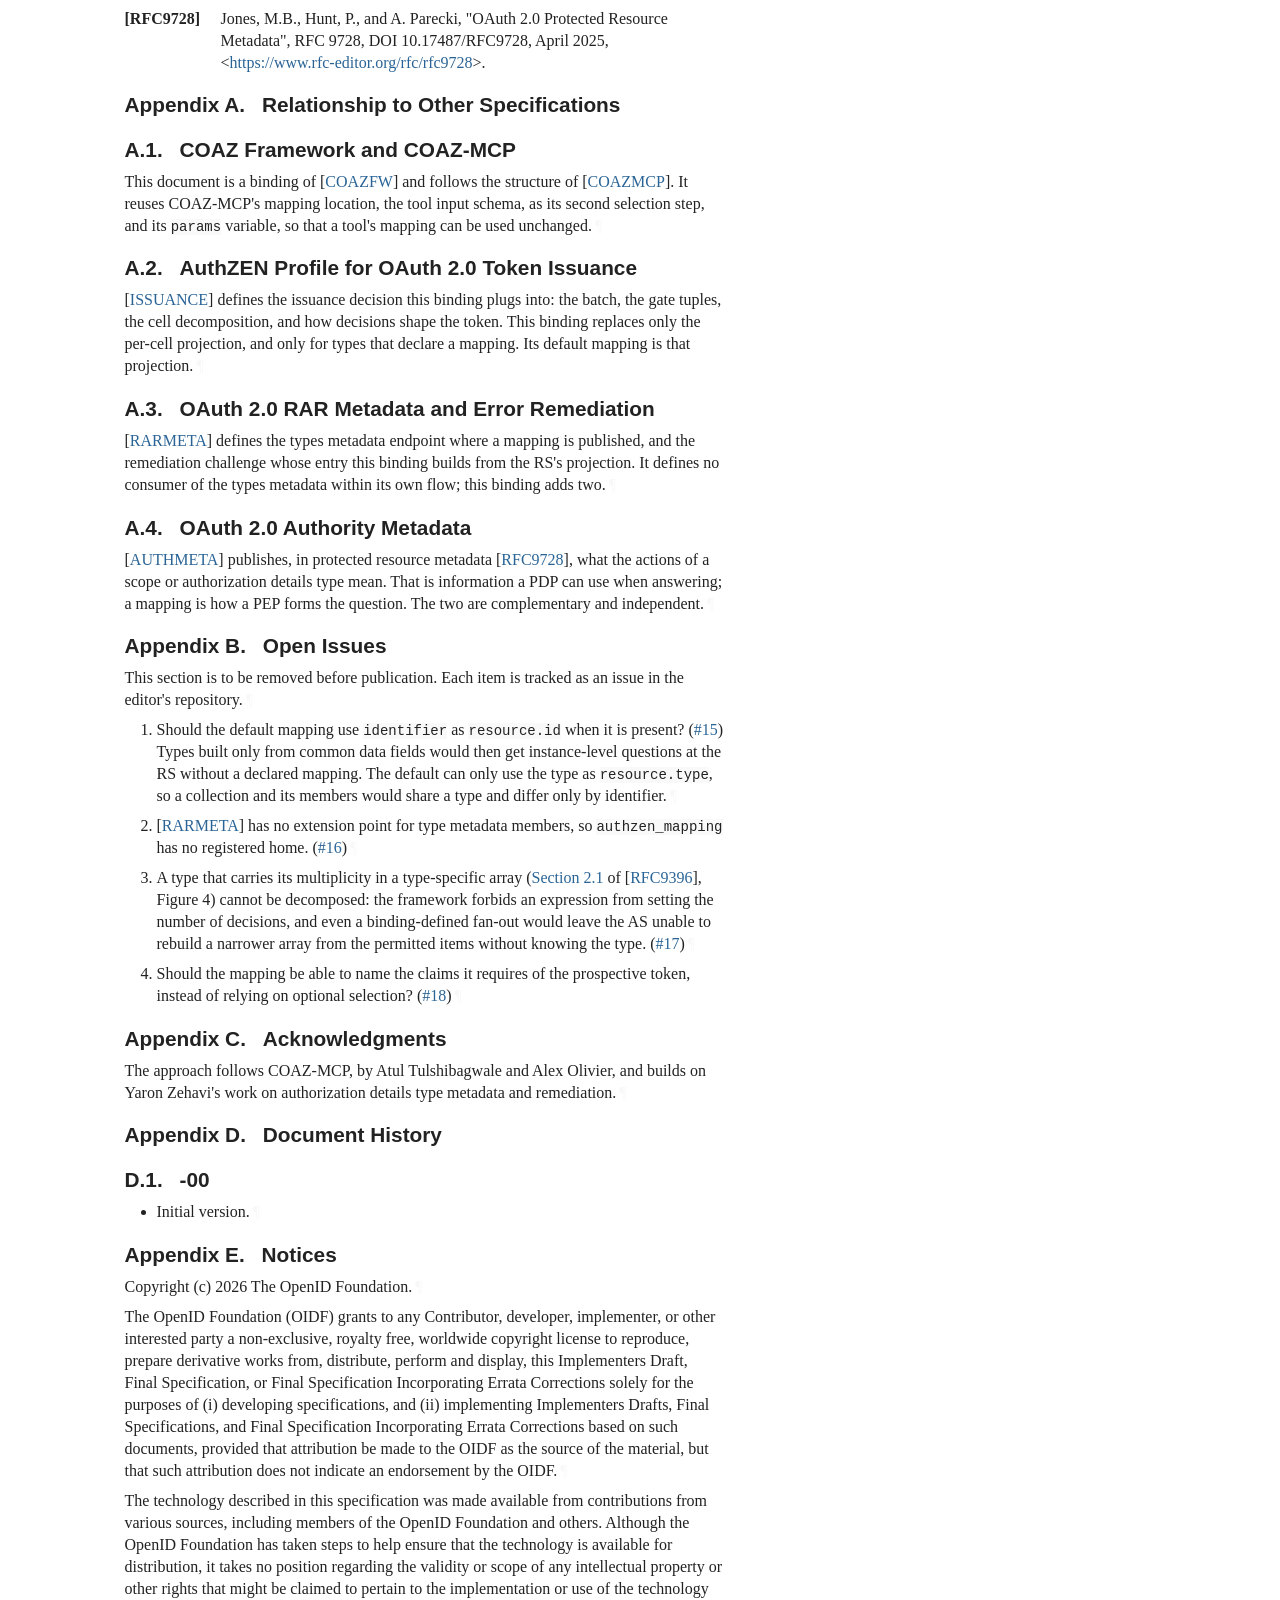
==== commit 3b50567f: "Script updating gh-pages from 30adbe0. [ci skip]" ====
--- a/draft-gazitt-authzen-coaz-rar.html
+++ b/draft-gazitt-authzen-coaz-rar.html
@@ -1082,7 +1082,7 @@
 <dd class="workgroup">OpenID AuthZEN</dd>
 <dt class="label-published">Published:</dt>
 <dd class="published">
-<time datetime="2026-10-20" class="published">20 October 2026</time>
+<time datetime="2026-10-26" class="published">26 October 2026</time>
     </dd>
 <dt class="label-authors">Author:</dt>
 <dd class="authors">
@@ -1783,17 +1783,23 @@
           <p id="section-6-4.3.1">Otherwise, use the default mapping (<a href="#default-mapping" class="auto internal xref">Section 7</a>).<a href="#section-6-4.3.1" class="pilcrow">¶</a></p>
 </li>
       </ol>
-<p id="section-6-5">The mapping is authored by the type definer and <strong>adopted</strong> by the AS
-operator, in the same act by which the AS adopts the type's schema today. An
-AS that adopts a type with a declared mapping takes on that mapping as
-configuration; it does not fetch a mapping from a type definer at request
-time. A Resource PEP obtains the mapping from the same types metadata, so that
-both enforcement points apply the mapping the AS adopted.<a href="#section-6-5" class="pilcrow">¶</a></p>
-<p id="section-6-6">The types metadata endpoint is not access-controlled. Publishing a mapping
+<p id="section-6-5">The mapping is authored by the type definer, which is the authority for it
+as it is for the type's schema. The type definer may be an ecosystem, an RS,
+or an MCP server. An AS operator <strong>adopts</strong> the mapping in the same act by
+which it adopts the type's schema today, and takes it on as configuration; the
+AS does not fetch a mapping from a type definer at request time. The AS's
+types metadata endpoint is the channel through which the mapping is
+distributed, not the source of its authority. A Resource PEP obtains the
+mapping from that endpoint, so that both enforcement points apply the type
+definer's mapping.<a href="#section-6-5" class="pilcrow">¶</a></p>
+<p id="section-6-6">Where one type is used by several RSs, possibly under different operators,
+the type and its mapping are their shared vocabulary. Each RS brings its own
+PDP and policy (<a href="#architecture" class="auto internal xref">Section 2.1</a>).<a href="#section-6-6" class="pilcrow">¶</a></p>
+<p id="section-6-7">The types metadata endpoint is not access-controlled. Publishing a mapping
 there discloses which members of a type the policy considers, which is the
 shape of the authorization question and not the policy that answers it. An AS
 that considers even that shape sensitive can omit <code>authzen_mapping</code> from the
-published metadata and provision the Resource PEP with it by other means.<a href="#section-6-6" class="pilcrow">¶</a></p>
+published metadata and provision the Resource PEP with it by other means.<a href="#section-6-7" class="pilcrow">¶</a></p>
 </section>
 </div>
 <div id="default-mapping">
@@ -2249,10 +2255,10 @@
         </h3>
 <p id="section-12.1-1">A declared mapping determines what the PDP is asked. A mapping that omits a
 decision-critical member, or projects it lossily, yields permits that do not
-reflect that member. The AS adopts a mapping as configuration, and the trust
-it places in the type definer is the same trust it already places in the
-type's schema; deployments SHOULD review a mapping when adopting a type, as
-they would review the schema.<a href="#section-12.1-1" class="pilcrow">¶</a></p>
+reflect that member. An AS or RS that uses a type relies on the type definer
+for its mapping, and the trust it places there is the same trust it already
+places in the type's schema; deployments SHOULD review a mapping when adopting
+a type, as they would review the schema.<a href="#section-12.1-1" class="pilcrow">¶</a></p>
 <p id="section-12.1-2">A type definer that is also the RS addressed by the resulting token can, by a
 poor mapping, only weaken tokens addressed to itself, provided the AS
 restricts each token's audience to the evaluated resource as <span>[<a href="#ISSUANCE" class="cite xref">ISSUANCE</a>]</span>
